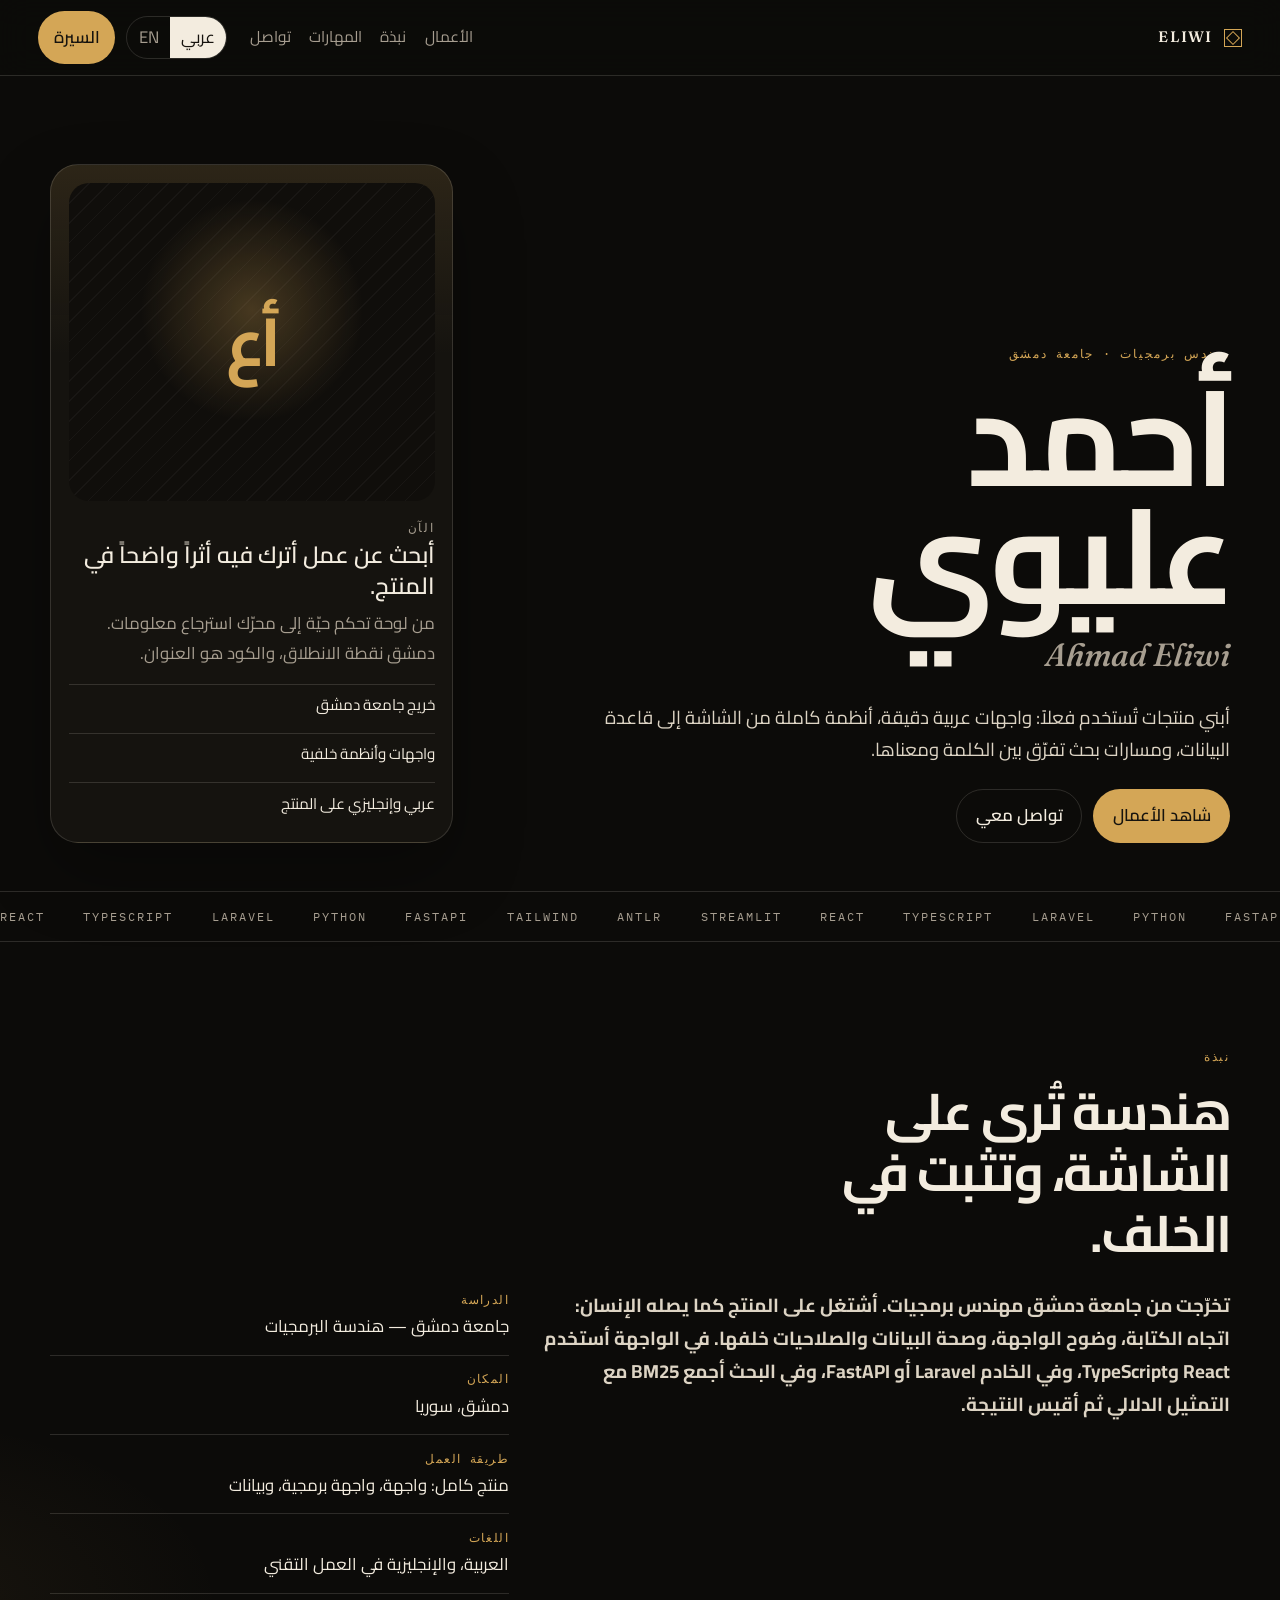
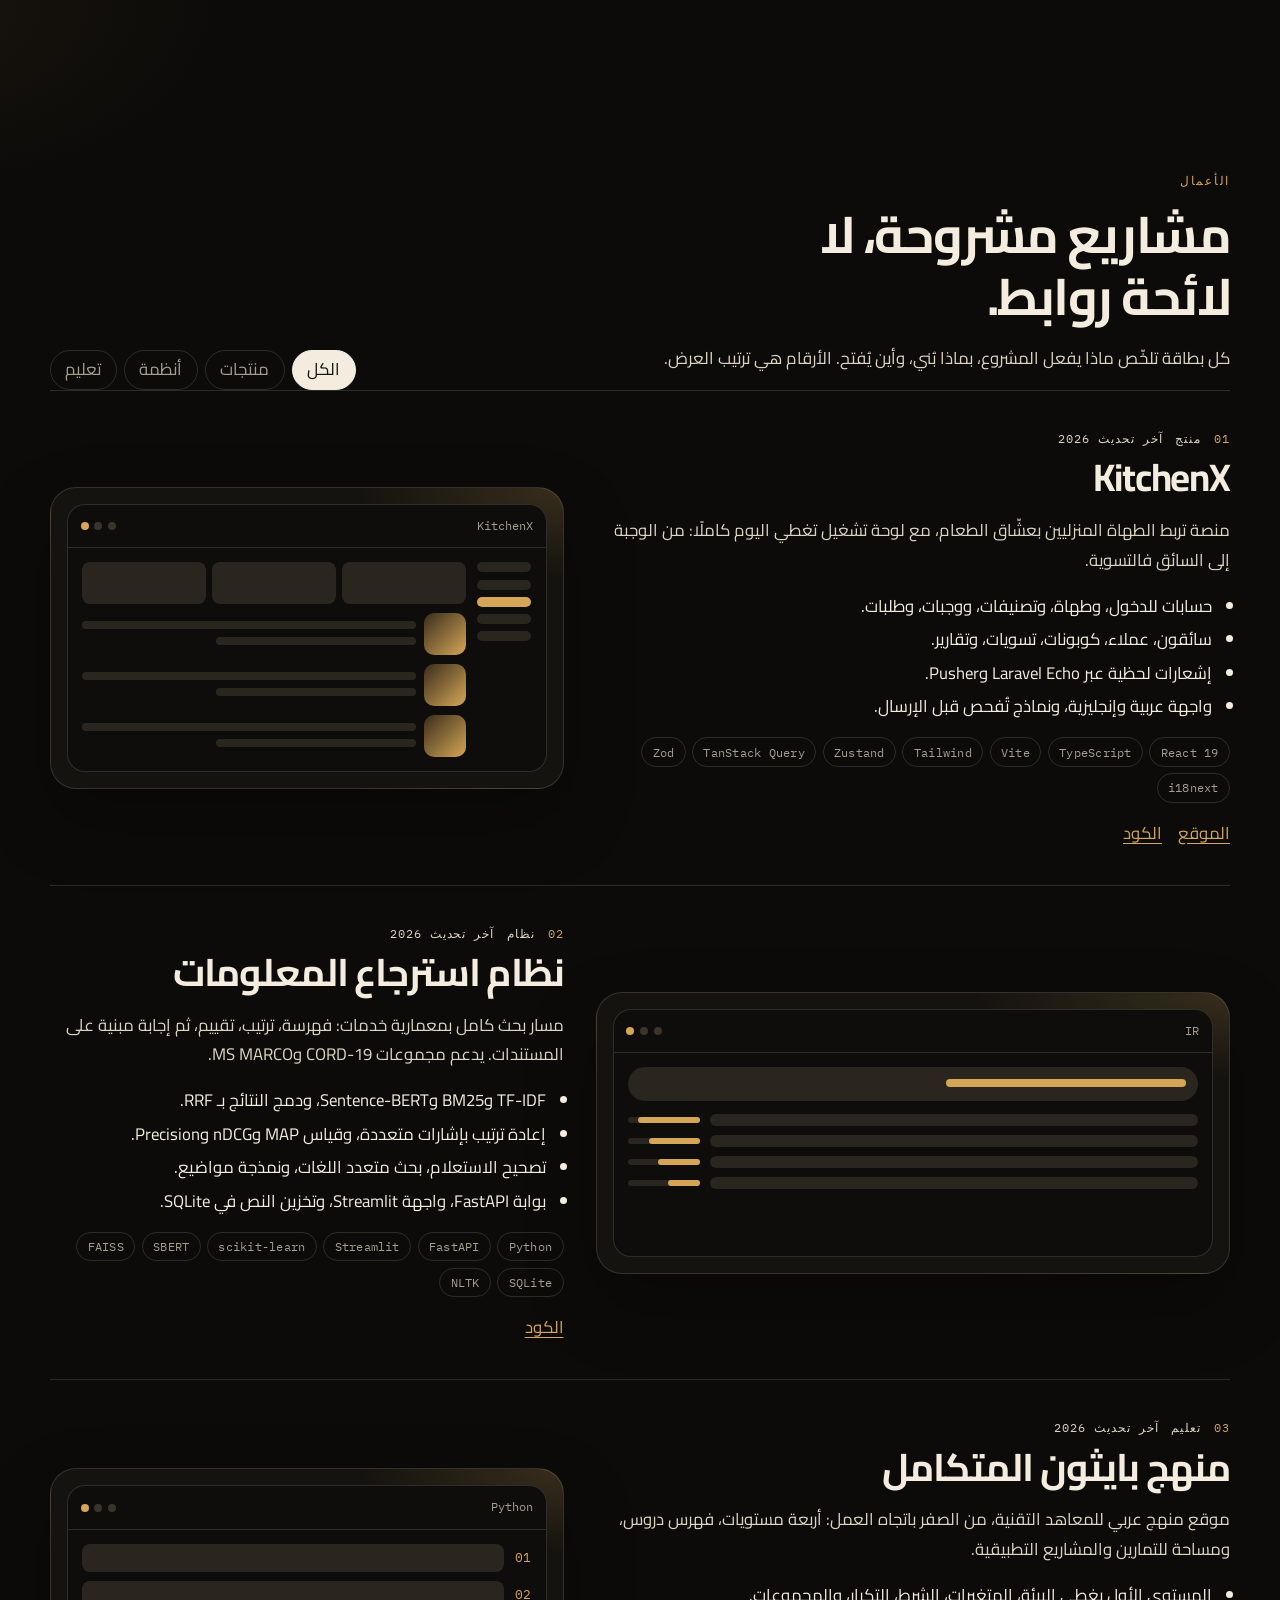
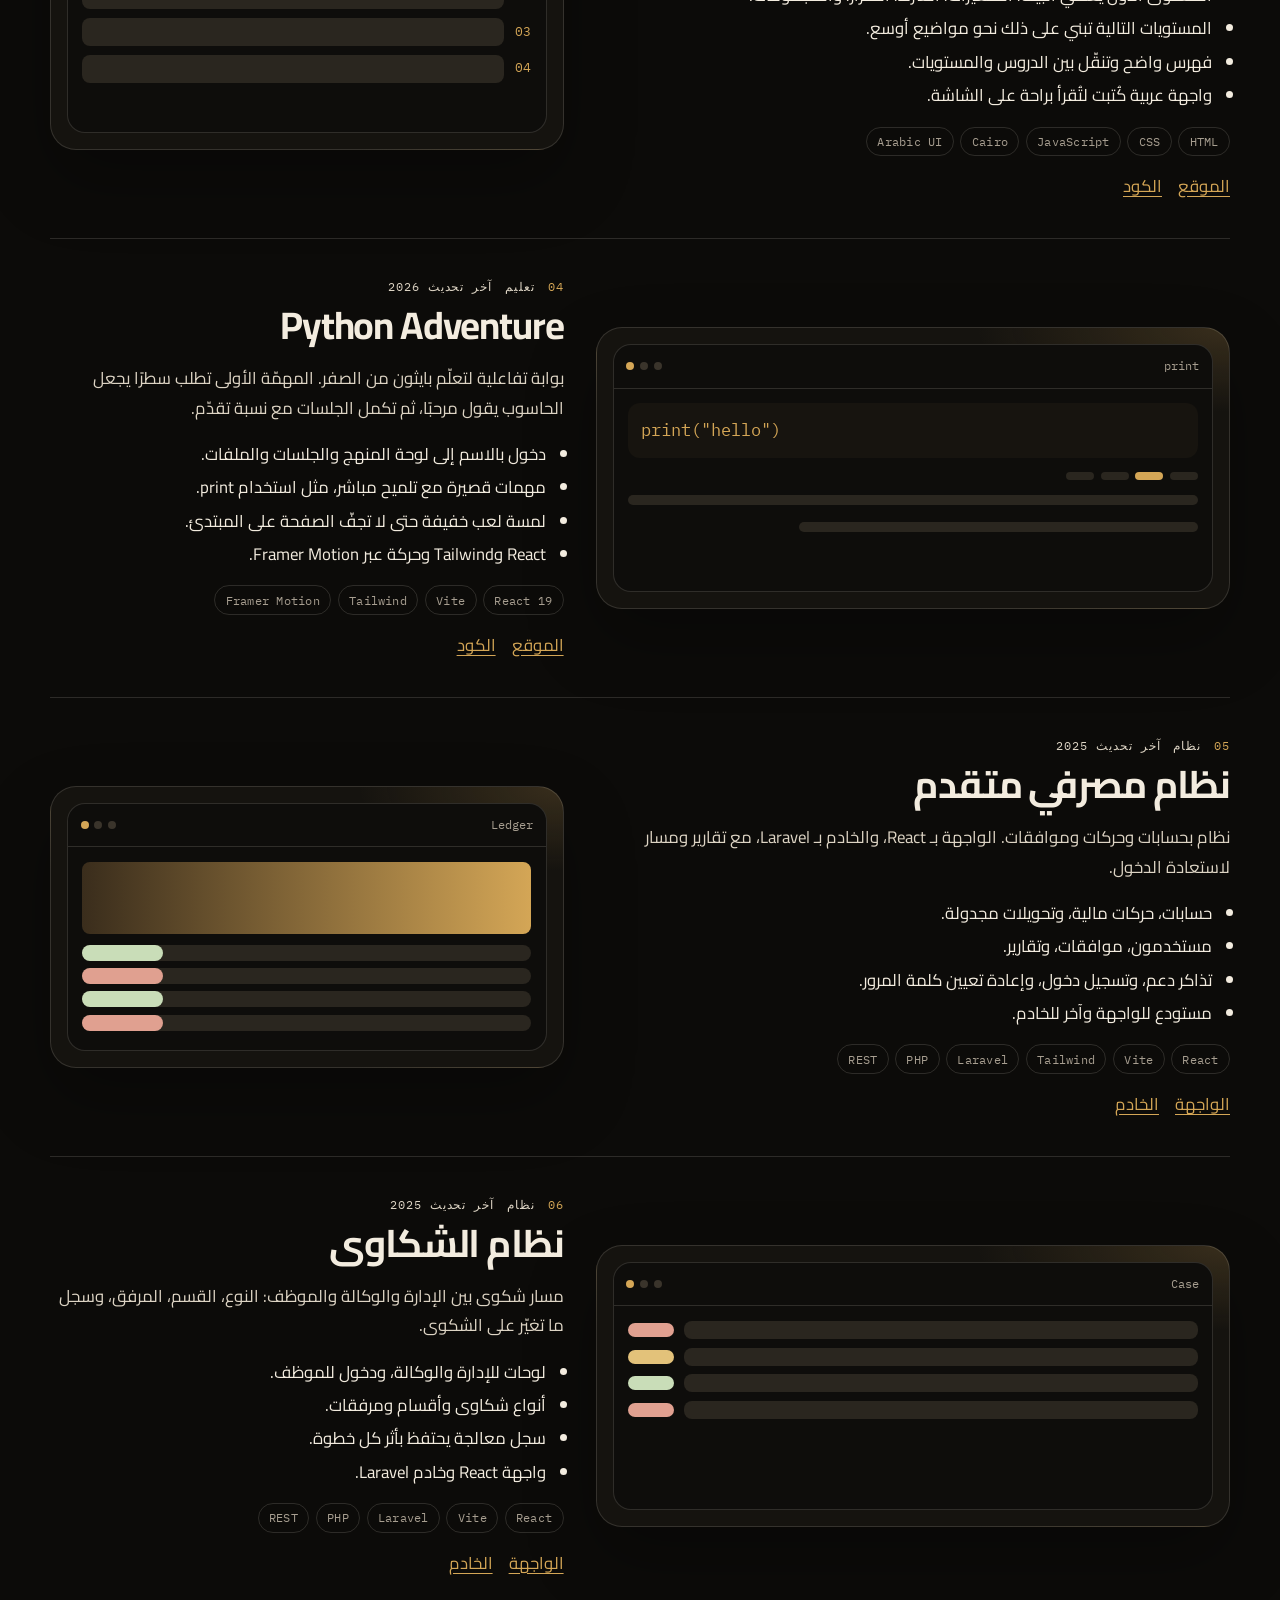
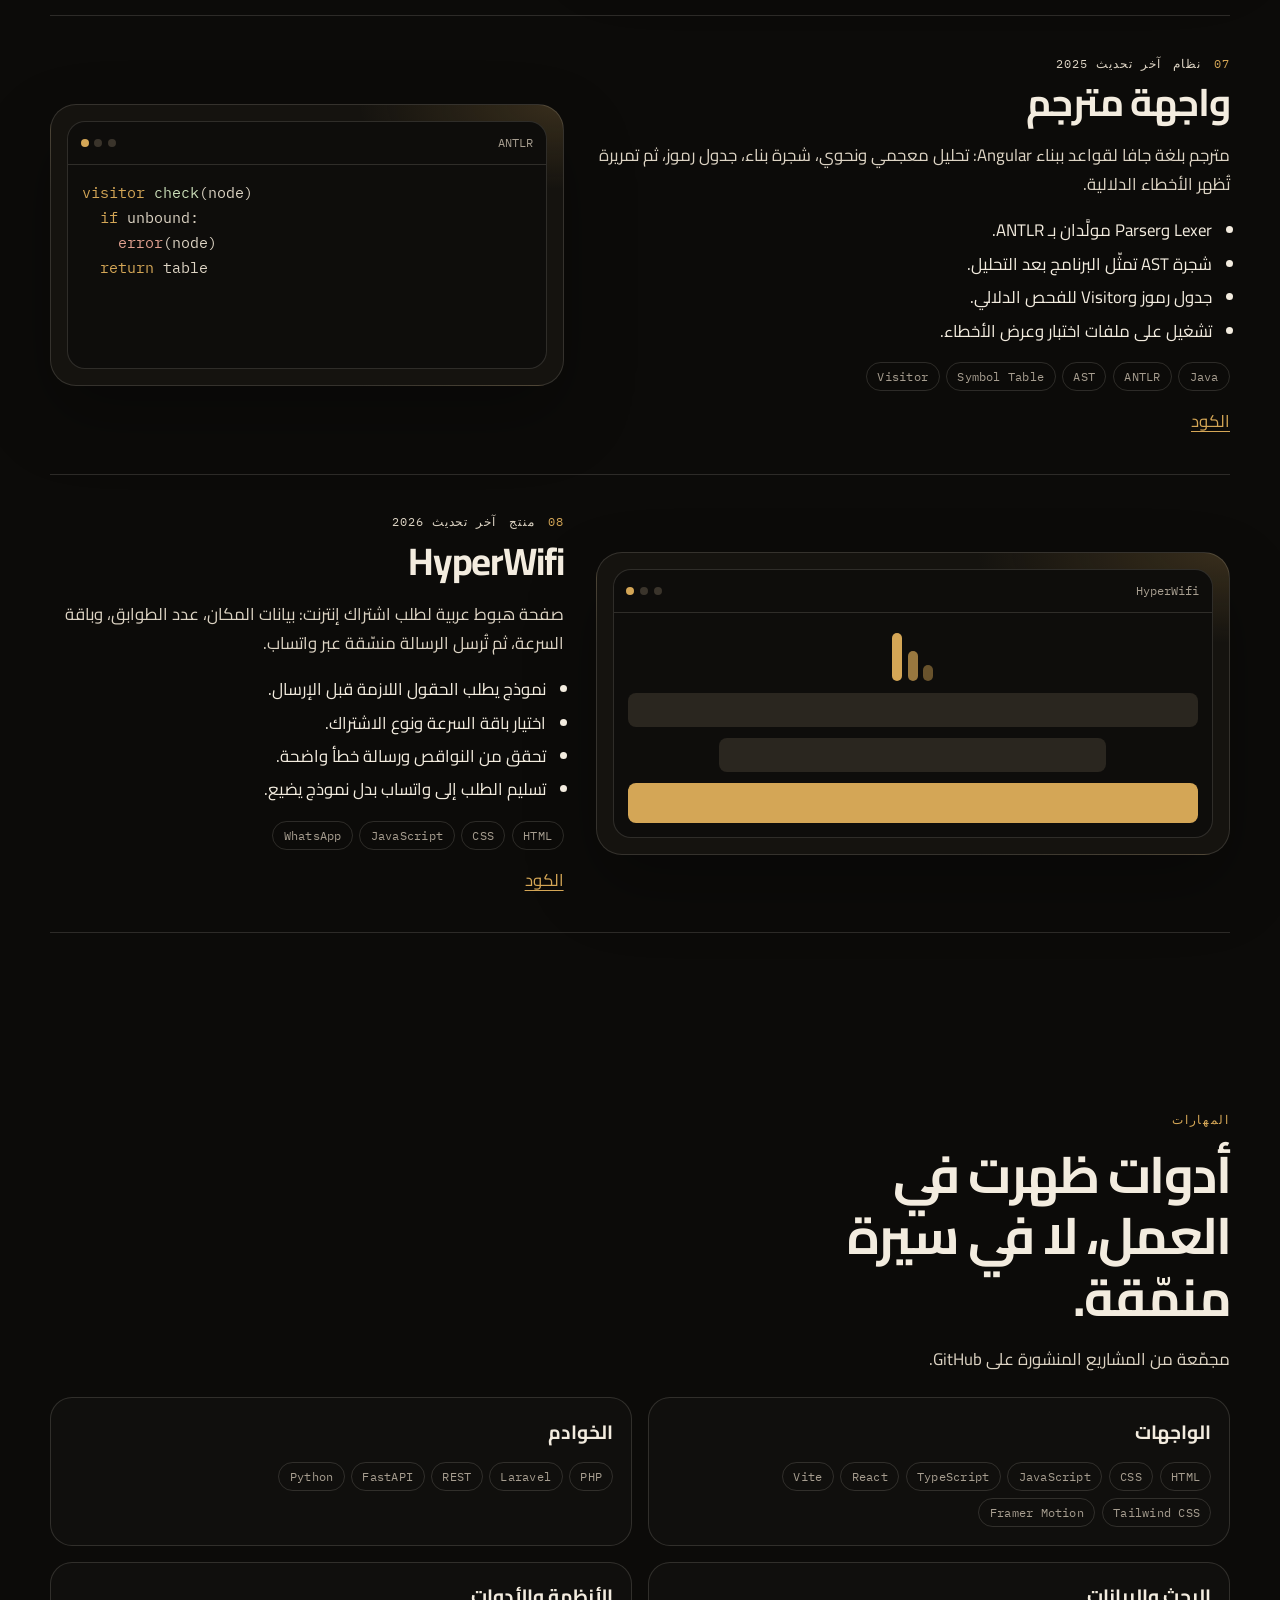
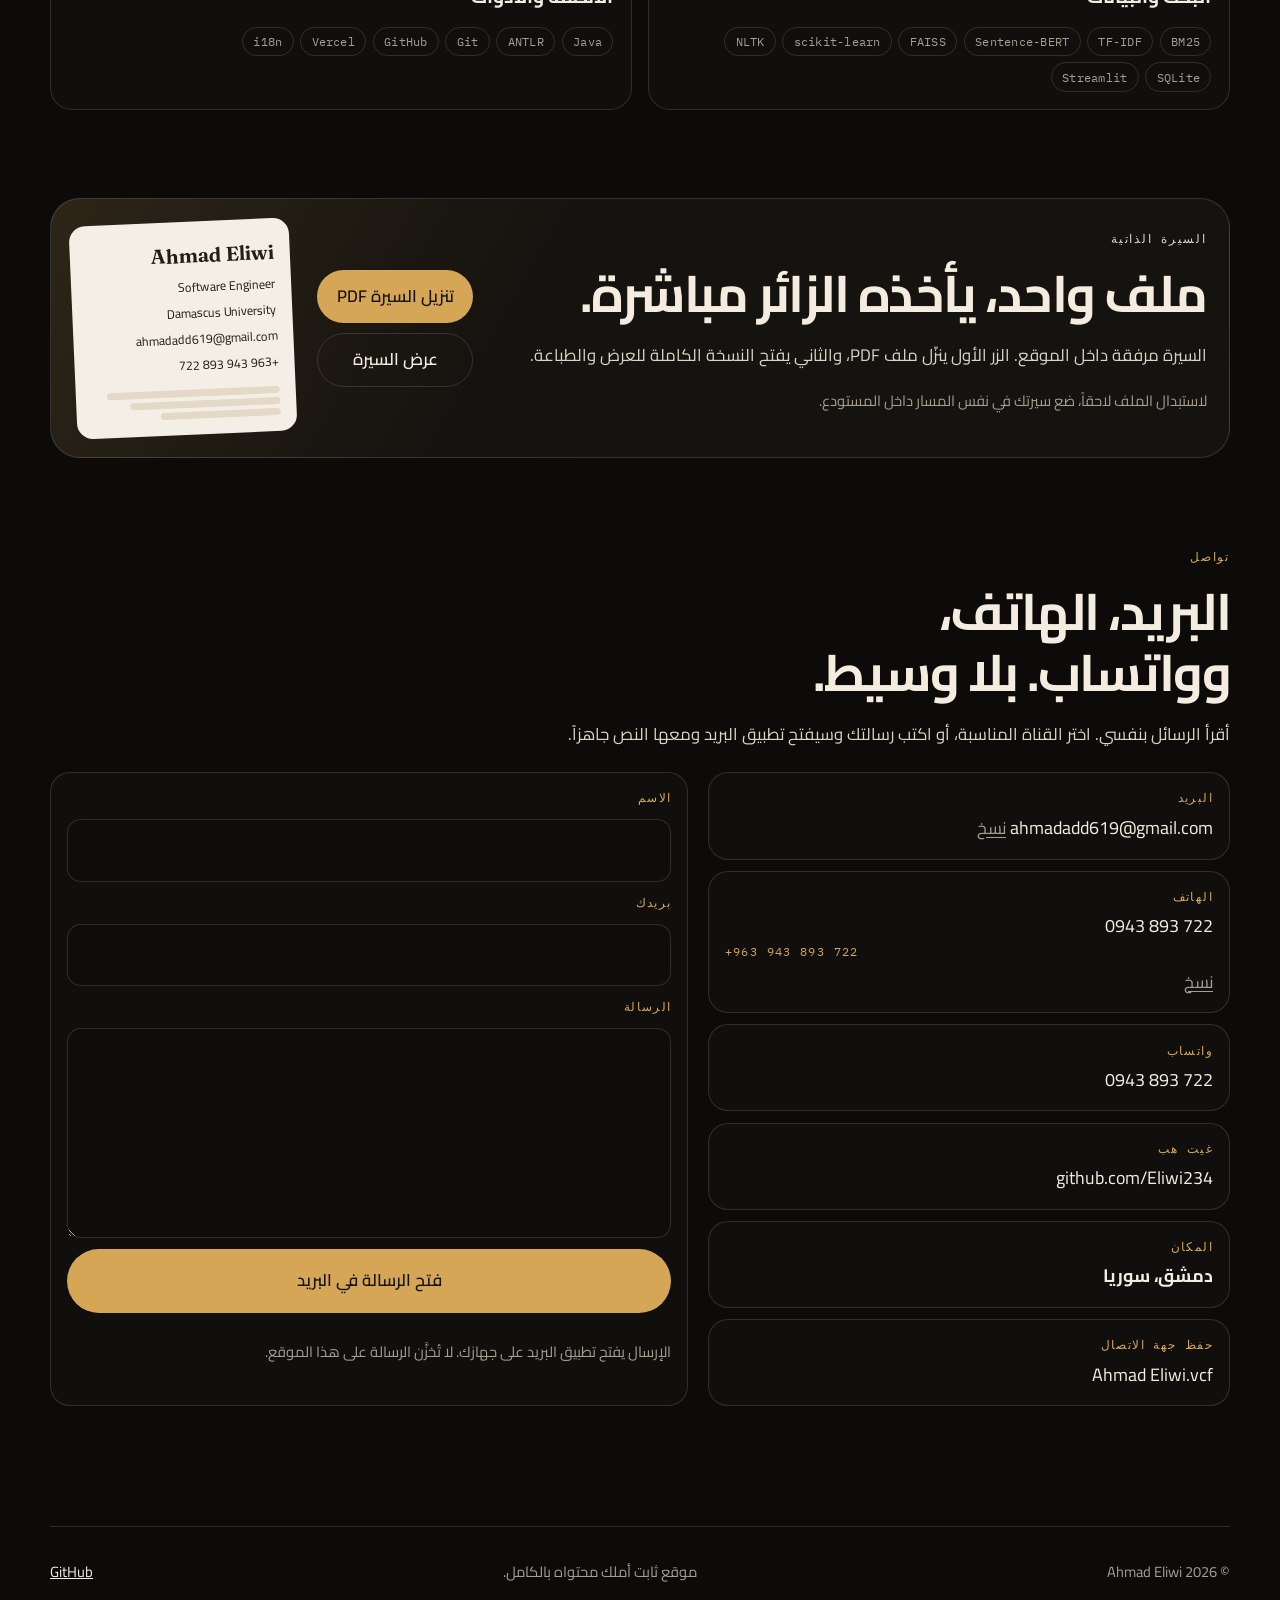
==== index.html @ afd27d2e "Publish a bilingual portfolio with project writeups and a downloadable CV." ====
<!DOCTYPE html>
<html lang="ar" dir="rtl">
<head>
  <meta charset="UTF-8">
  <meta name="viewport" content="width=device-width, initial-scale=1">
  <meta name="description" content="بورتفوليو أحمد عليوي، مهندس برمجيات خريج جامعة دمشق.">
  <meta name="theme-color" content="#0c0b09">
  <meta name="author" content="Ahmad Eliwi">
  <meta property="og:title" content="أحمد عليوي — مهندس برمجيات">
  <meta property="og:description" content="منتجات ويب، أنظمة، وتجارب تعليمية عربية. دمشق.">
  <meta property="og:type" content="website">
  <meta property="og:url" content="https://eliwi234.github.io/My-portfolio/">
  <link rel="icon" href="assets/favicon.svg" type="image/svg+xml">
  <link rel="stylesheet" href="css/fonts.css">
  <link rel="stylesheet" href="css/styles.css">
  <title>أحمد عليوي — مهندس برمجيات</title>
  <script>
    (function () {
      var lang = localStorage.getItem("eliwi-lang");
      if (lang !== "en" && lang !== "ar") lang = "ar";
      document.documentElement.lang = lang;
      document.documentElement.dir = lang === "ar" ? "rtl" : "ltr";
    })();
  </script>
  <script type="application/ld+json">
  {
    "@context": "https://schema.org",
    "@type": "Person",
    "name": "Ahmad Eliwi",
    "alternateName": "أحمد عليوي",
    "jobTitle": "Software Engineer",
    "alumniOf": "Damascus University",
    "email": "mailto:ahmadadd619@gmail.com",
    "telephone": "+963943893722",
    "url": "https://github.com/Eliwi234",
    "address": {
      "@type": "PostalAddress",
      "addressLocality": "Damascus",
      "addressCountry": "SY"
    }
  }
  </script>
</head>
<body>
  <a class="skip" href="#content">تخطي إلى المحتوى</a>
  <div class="progress" id="progress"></div>

  <header class="nav">
    <a class="brand" href="#top" aria-label="Ahmad Eliwi">
      <span class="brand-mark" aria-hidden="true"></span>
      <span>Eliwi</span>
    </a>
    <button class="nav-toggle" id="nav-toggle" type="button" aria-expanded="false" aria-controls="nav-panel">
      <span></span><span></span>
      <span class="sr" data-i18n="nav.menu">القائمة</span>
    </button>
    <div class="nav-panel" id="nav-panel">
      <nav class="nav-links" aria-label="primary">
        <a href="#work" data-i18n="nav.work">الأعمال</a>
        <a href="#about" data-i18n="nav.about">نبذة</a>
        <a href="#skills" data-i18n="nav.skills">المهارات</a>
        <a href="#contact" data-i18n="nav.contact">تواصل</a>
      </nav>
      <div class="nav-tools">
        <div class="lang" role="group" aria-label="language">
          <button type="button" data-lang="ar" aria-pressed="true">عربي</button>
          <button type="button" data-lang="en" aria-pressed="false">EN</button>
        </div>
        <a class="btn small" href="assets/cv/Ahmad-Eliwi-CV.pdf" download>
          <span data-i18n="nav.cv">السيرة</span>
        </a>
      </div>
    </div>
  </header>

  <main id="content">
    <section class="hero" id="top">
      <div class="hero-grid">
        <div>
          <p class="eyebrow" data-i18n="hero.eyebrow">مهندس برمجيات · جامعة دمشق</p>
          <h1 class="hero-name" id="hero-name">
            <span>أحمد</span>
            <span>عليوي</span>
          </h1>
          <p class="hero-alt" id="hero-alt">Ahmad Eliwi</p>
          <p class="hero-lead" data-i18n="hero.lead"></p>
          <div class="hero-actions">
            <a class="btn" href="#work" data-i18n="hero.primary">شاهد الأعمال</a>
            <a class="btn ghost" href="#contact" data-i18n="hero.secondary">تواصل معي</a>
          </div>
        </div>
        <aside class="hero-card">
          <div class="portrait-frame">
            <img id="portrait" src="assets/portrait.jpg" alt="" hidden>
            <span class="monogram" aria-hidden="true">أع</span>
          </div>
          <p class="kicker" data-i18n="hero.cardKicker">الآن</p>
          <h2 data-i18n="hero.cardTitle"></h2>
          <p data-i18n="hero.cardBody"></p>
          <ul class="facts">
            <li data-i18n="hero.fact1"></li>
            <li data-i18n="hero.fact2"></li>
            <li data-i18n="hero.fact3"></li>
          </ul>
        </aside>
      </div>
    </section>

    <div class="marquee" aria-hidden="true">
      <div class="track">
        <span>React</span><span>TypeScript</span><span>Laravel</span><span>Python</span><span>FastAPI</span><span>Tailwind</span><span>ANTLR</span><span>Streamlit</span>
        <span>React</span><span>TypeScript</span><span>Laravel</span><span>Python</span><span>FastAPI</span><span>Tailwind</span><span>ANTLR</span><span>Streamlit</span>
      </div>
    </div>

    <section class="section" id="about">
      <div class="section-head">
        <p class="kicker" data-i18n="about.kicker">نبذة</p>
        <h2 data-i18n="about.title"></h2>
      </div>
      <div class="about-grid">
        <p class="about-body" data-i18n="about.body"></p>
        <dl class="about-list">
          <div><dt data-i18n="about.p1t"></dt><dd data-i18n="about.p1d"></dd></div>
          <div><dt data-i18n="about.p2t"></dt><dd data-i18n="about.p2d"></dd></div>
          <div><dt data-i18n="about.p3t"></dt><dd data-i18n="about.p3d"></dd></div>
          <div><dt data-i18n="about.p4t"></dt><dd data-i18n="about.p4d"></dd></div>
        </dl>
      </div>
    </section>

    <section class="section" id="work">
      <div class="section-head split">
        <div>
          <p class="kicker" data-i18n="work.kicker">الأعمال</p>
          <h2 data-i18n="work.title"></h2>
          <p class="section-lead" data-i18n="work.lead"></p>
        </div>
        <div class="filters" role="group">
          <button type="button" data-filter="all" aria-pressed="true" data-i18n="filter.all">الكل</button>
          <button type="button" data-filter="product" aria-pressed="false" data-i18n="filter.product">منتجات</button>
          <button type="button" data-filter="system" aria-pressed="false" data-i18n="filter.system">أنظمة</button>
          <button type="button" data-filter="learning" aria-pressed="false" data-i18n="filter.learning">تعليم</button>
        </div>
      </div>
      <div id="work-list" class="work-list"></div>
    </section>

    <section class="section" id="skills">
      <div class="section-head">
        <p class="kicker" data-i18n="skills.kicker">المهارات</p>
        <h2 data-i18n="skills.title"></h2>
        <p class="section-lead" data-i18n="skills.lead"></p>
      </div>
      <div id="skill-groups" class="skill-groups"></div>
    </section>

    <section class="cv-band" id="cv">
      <div>
        <p class="kicker" data-i18n="cv.kicker">السيرة الذاتية</p>
        <h2 data-i18n="cv.title"></h2>
        <p data-i18n="cv.lead"></p>
        <p class="quiet" data-i18n="cv.note"></p>
      </div>
      <div class="cv-actions">
        <a class="btn" href="assets/cv/Ahmad-Eliwi-CV.pdf" download data-i18n="cv.download">تنزيل السيرة PDF</a>
        <a class="btn ghost" href="cv.html" data-i18n="cv.view">عرض السيرة</a>
      </div>
      <aside class="paper" aria-hidden="true">
        <strong>Ahmad Eliwi</strong>
        <span>Software Engineer</span>
        <span>Damascus University</span>
        <span>ahmadadd619@gmail.com</span>
        <span>+963 943 893 722</span>
        <em></em><em></em><em></em>
      </aside>
    </section>

    <section class="section contact" id="contact">
      <div class="section-head">
        <p class="kicker" data-i18n="contact.kicker">تواصل</p>
        <h2 data-i18n="contact.title"></h2>
        <p class="section-lead" data-i18n="contact.lead"></p>
      </div>

      <div class="contact-grid">
        <div class="channels">
          <article>
            <p data-i18n="contact.email">البريد</p>
            <a href="mailto:ahmadadd619@gmail.com">ahmadadd619@gmail.com</a>
            <button type="button" data-copy="ahmadadd619@gmail.com" data-i18n="contact.copy">نسخ</button>
          </article>
          <article>
            <p data-i18n="contact.phone">الهاتف</p>
            <a href="tel:+963943893722">0943 893 722</a>
            <span class="sub ltr">+963 943 893 722</span>
            <button type="button" data-copy="+963943893722" data-i18n="contact.copy">نسخ</button>
          </article>
          <article>
            <p data-i18n="contact.whatsapp">واتساب</p>
            <a href="https://wa.me/963943893722" target="_blank" rel="noreferrer">0943 893 722</a>
          </article>
          <article>
            <p data-i18n="contact.github">غيت هب</p>
            <a href="https://github.com/Eliwi234" target="_blank" rel="noreferrer">github.com/Eliwi234</a>
          </article>
          <article>
            <p data-i18n="contact.location">المكان</p>
            <strong data-i18n="about.p2d">دمشق، سوريا</strong>
          </article>
          <article>
            <p data-i18n="contact.save">حفظ جهة الاتصال</p>
            <a href="assets/contact/Ahmad-Eliwi.vcf" download>Ahmad Eliwi.vcf</a>
          </article>
        </div>

        <form id="contact-form" class="form">
          <label>
            <span data-i18n="contact.formName">الاسم</span>
            <input id="form-name" name="name" type="text" required autocomplete="name">
          </label>
          <label>
            <span data-i18n="contact.formEmail">بريدك</span>
            <input id="form-email" name="email" type="email" required autocomplete="email">
          </label>
          <label>
            <span data-i18n="contact.formMessage">الرسالة</span>
            <textarea id="form-message" name="message" rows="6" required></textarea>
          </label>
          <button class="btn" type="submit" data-i18n="contact.send">فتح الرسالة في البريد</button>
          <p class="quiet" data-i18n="contact.note"></p>
        </form>
      </div>
    </section>
  </main>

  <footer class="footer">
    <span>© <span id="year">2026</span> Ahmad Eliwi</span>
    <span data-i18n="footer.note"></span>
    <a href="https://github.com/Eliwi234" target="_blank" rel="noreferrer">GitHub</a>
  </footer>

  <div id="toast" role="status"></div>
  <noscript><p class="noscript">فعّل JavaScript لعرض المشاريع وتبديل اللغة.</p></noscript>

  <script src="js/content.js"></script>
  <script src="js/main.js"></script>
</body>
</html>
---- css/fonts.css ----
/* arabic */
@font-face {
  font-family: 'Cairo';
  font-style: normal;
  font-weight: 400;
  font-display: swap;
  src: url(../assets/fonts/SLXVc1nY6HkvangtZmpQdkhzfH5lkSscQyyS4J0.woff2) format('woff2');
  unicode-range: U+0600-06FF, U+0750-077F, U+0870-088E, U+0890-0891, U+0897-08E1, U+08E3-08FF, U+200C-200E, U+2010-2011, U+204F, U+2E41, U+FB50-FDFF, U+FE70-FE74, U+FE76-FEFC, U+102E0-102FB, U+10E60-10E7E, U+10EC2-10EC4, U+10EFC-10EFF, U+1EE00-1EE03, U+1EE05-1EE1F, U+1EE21-1EE22, U+1EE24, U+1EE27, U+1EE29-1EE32, U+1EE34-1EE37, U+1EE39, U+1EE3B, U+1EE42, U+1EE47, U+1EE49, U+1EE4B, U+1EE4D-1EE4F, U+1EE51-1EE52, U+1EE54, U+1EE57, U+1EE59, U+1EE5B, U+1EE5D, U+1EE5F, U+1EE61-1EE62, U+1EE64, U+1EE67-1EE6A, U+1EE6C-1EE72, U+1EE74-1EE77, U+1EE79-1EE7C, U+1EE7E, U+1EE80-1EE89, U+1EE8B-1EE9B, U+1EEA1-1EEA3, U+1EEA5-1EEA9, U+1EEAB-1EEBB, U+1EEF0-1EEF1;
}
/* latin-ext */
@font-face {
  font-family: 'Cairo';
  font-style: normal;
  font-weight: 400;
  font-display: swap;
  src: url(../assets/fonts/SLXVc1nY6HkvangtZmpQdkhzfH5lkSscSCyS4J0.woff2) format('woff2');
  unicode-range: U+0100-02BA, U+02BD-02C5, U+02C7-02CC, U+02CE-02D7, U+02DD-02FF, U+0304, U+0308, U+0329, U+1D00-1DBF, U+1E00-1E9F, U+1EF2-1EFF, U+2020, U+20A0-20AB, U+20AD-20C0, U+2113, U+2C60-2C7F, U+A720-A7FF;
}
/* latin */
@font-face {
  font-family: 'Cairo';
  font-style: normal;
  font-weight: 400;
  font-display: swap;
  src: url(../assets/fonts/SLXVc1nY6HkvangtZmpQdkhzfH5lkSscRiyS.woff2) format('woff2');
  unicode-range: U+0000-00FF, U+0131, U+0152-0153, U+02BB-02BC, U+02C6, U+02DA, U+02DC, U+0304, U+0308, U+0329, U+2000-206F, U+20AC, U+2122, U+2191, U+2193, U+2212, U+2215, U+FEFF, U+FFFD;
}
/* arabic */
@font-face {
  font-family: 'Cairo';
  font-style: normal;
  font-weight: 500;
  font-display: swap;
  src: url(../assets/fonts/SLXVc1nY6HkvangtZmpQdkhzfH5lkSscQyyS4J0.woff2) format('woff2');
  unicode-range: U+0600-06FF, U+0750-077F, U+0870-088E, U+0890-0891, U+0897-08E1, U+08E3-08FF, U+200C-200E, U+2010-2011, U+204F, U+2E41, U+FB50-FDFF, U+FE70-FE74, U+FE76-FEFC, U+102E0-102FB, U+10E60-10E7E, U+10EC2-10EC4, U+10EFC-10EFF, U+1EE00-1EE03, U+1EE05-1EE1F, U+1EE21-1EE22, U+1EE24, U+1EE27, U+1EE29-1EE32, U+1EE34-1EE37, U+1EE39, U+1EE3B, U+1EE42, U+1EE47, U+1EE49, U+1EE4B, U+1EE4D-1EE4F, U+1EE51-1EE52, U+1EE54, U+1EE57, U+1EE59, U+1EE5B, U+1EE5D, U+1EE5F, U+1EE61-1EE62, U+1EE64, U+1EE67-1EE6A, U+1EE6C-1EE72, U+1EE74-1EE77, U+1EE79-1EE7C, U+1EE7E, U+1EE80-1EE89, U+1EE8B-1EE9B, U+1EEA1-1EEA3, U+1EEA5-1EEA9, U+1EEAB-1EEBB, U+1EEF0-1EEF1;
}
/* latin-ext */
@font-face {
  font-family: 'Cairo';
  font-style: normal;
  font-weight: 500;
  font-display: swap;
  src: url(../assets/fonts/SLXVc1nY6HkvangtZmpQdkhzfH5lkSscSCyS4J0.woff2) format('woff2');
  unicode-range: U+0100-02BA, U+02BD-02C5, U+02C7-02CC, U+02CE-02D7, U+02DD-02FF, U+0304, U+0308, U+0329, U+1D00-1DBF, U+1E00-1E9F, U+1EF2-1EFF, U+2020, U+20A0-20AB, U+20AD-20C0, U+2113, U+2C60-2C7F, U+A720-A7FF;
}
/* latin */
@font-face {
  font-family: 'Cairo';
  font-style: normal;
  font-weight: 500;
  font-display: swap;
  src: url(../assets/fonts/SLXVc1nY6HkvangtZmpQdkhzfH5lkSscRiyS.woff2) format('woff2');
  unicode-range: U+0000-00FF, U+0131, U+0152-0153, U+02BB-02BC, U+02C6, U+02DA, U+02DC, U+0304, U+0308, U+0329, U+2000-206F, U+20AC, U+2122, U+2191, U+2193, U+2212, U+2215, U+FEFF, U+FFFD;
}
/* arabic */
@font-face {
  font-family: 'Cairo';
  font-style: normal;
  font-weight: 600;
  font-display: swap;
  src: url(../assets/fonts/SLXVc1nY6HkvangtZmpQdkhzfH5lkSscQyyS4J0.woff2) format('woff2');
  unicode-range: U+0600-06FF, U+0750-077F, U+0870-088E, U+0890-0891, U+0897-08E1, U+08E3-08FF, U+200C-200E, U+2010-2011, U+204F, U+2E41, U+FB50-FDFF, U+FE70-FE74, U+FE76-FEFC, U+102E0-102FB, U+10E60-10E7E, U+10EC2-10EC4, U+10EFC-10EFF, U+1EE00-1EE03, U+1EE05-1EE1F, U+1EE21-1EE22, U+1EE24, U+1EE27, U+1EE29-1EE32, U+1EE34-1EE37, U+1EE39, U+1EE3B, U+1EE42, U+1EE47, U+1EE49, U+1EE4B, U+1EE4D-1EE4F, U+1EE51-1EE52, U+1EE54, U+1EE57, U+1EE59, U+1EE5B, U+1EE5D, U+1EE5F, U+1EE61-1EE62, U+1EE64, U+1EE67-1EE6A, U+1EE6C-1EE72, U+1EE74-1EE77, U+1EE79-1EE7C, U+1EE7E, U+1EE80-1EE89, U+1EE8B-1EE9B, U+1EEA1-1EEA3, U+1EEA5-1EEA9, U+1EEAB-1EEBB, U+1EEF0-1EEF1;
}
/* latin-ext */
@font-face {
  font-family: 'Cairo';
  font-style: normal;
  font-weight: 600;
  font-display: swap;
  src: url(../assets/fonts/SLXVc1nY6HkvangtZmpQdkhzfH5lkSscSCyS4J0.woff2) format('woff2');
  unicode-range: U+0100-02BA, U+02BD-02C5, U+02C7-02CC, U+02CE-02D7, U+02DD-02FF, U+0304, U+0308, U+0329, U+1D00-1DBF, U+1E00-1E9F, U+1EF2-1EFF, U+2020, U+20A0-20AB, U+20AD-20C0, U+2113, U+2C60-2C7F, U+A720-A7FF;
}
/* latin */
@font-face {
  font-family: 'Cairo';
  font-style: normal;
  font-weight: 600;
  font-display: swap;
  src: url(../assets/fonts/SLXVc1nY6HkvangtZmpQdkhzfH5lkSscRiyS.woff2) format('woff2');
  unicode-range: U+0000-00FF, U+0131, U+0152-0153, U+02BB-02BC, U+02C6, U+02DA, U+02DC, U+0304, U+0308, U+0329, U+2000-206F, U+20AC, U+2122, U+2191, U+2193, U+2212, U+2215, U+FEFF, U+FFFD;
}
/* arabic */
@font-face {
  font-family: 'Cairo';
  font-style: normal;
  font-weight: 700;
  font-display: swap;
  src: url(../assets/fonts/SLXVc1nY6HkvangtZmpQdkhzfH5lkSscQyyS4J0.woff2) format('woff2');
  unicode-range: U+0600-06FF, U+0750-077F, U+0870-088E, U+0890-0891, U+0897-08E1, U+08E3-08FF, U+200C-200E, U+2010-2011, U+204F, U+2E41, U+FB50-FDFF, U+FE70-FE74, U+FE76-FEFC, U+102E0-102FB, U+10E60-10E7E, U+10EC2-10EC4, U+10EFC-10EFF, U+1EE00-1EE03, U+1EE05-1EE1F, U+1EE21-1EE22, U+1EE24, U+1EE27, U+1EE29-1EE32, U+1EE34-1EE37, U+1EE39, U+1EE3B, U+1EE42, U+1EE47, U+1EE49, U+1EE4B, U+1EE4D-1EE4F, U+1EE51-1EE52, U+1EE54, U+1EE57, U+1EE59, U+1EE5B, U+1EE5D, U+1EE5F, U+1EE61-1EE62, U+1EE64, U+1EE67-1EE6A, U+1EE6C-1EE72, U+1EE74-1EE77, U+1EE79-1EE7C, U+1EE7E, U+1EE80-1EE89, U+1EE8B-1EE9B, U+1EEA1-1EEA3, U+1EEA5-1EEA9, U+1EEAB-1EEBB, U+1EEF0-1EEF1;
}
/* latin-ext */
@font-face {
  font-family: 'Cairo';
  font-style: normal;
  font-weight: 700;
  font-display: swap;
  src: url(../assets/fonts/SLXVc1nY6HkvangtZmpQdkhzfH5lkSscSCyS4J0.woff2) format('woff2');
  unicode-range: U+0100-02BA, U+02BD-02C5, U+02C7-02CC, U+02CE-02D7, U+02DD-02FF, U+0304, U+0308, U+0329, U+1D00-1DBF, U+1E00-1E9F, U+1EF2-1EFF, U+2020, U+20A0-20AB, U+20AD-20C0, U+2113, U+2C60-2C7F, U+A720-A7FF;
}
/* latin */
@font-face {
  font-family: 'Cairo';
  font-style: normal;
  font-weight: 700;
  font-display: swap;
  src: url(../assets/fonts/SLXVc1nY6HkvangtZmpQdkhzfH5lkSscRiyS.woff2) format('woff2');
  unicode-range: U+0000-00FF, U+0131, U+0152-0153, U+02BB-02BC, U+02C6, U+02DA, U+02DC, U+0304, U+0308, U+0329, U+2000-206F, U+20AC, U+2122, U+2191, U+2193, U+2212, U+2215, U+FEFF, U+FFFD;
}
/* vietnamese */
@font-face {
  font-family: 'Fraunces';
  font-style: italic;
  font-weight: 520;
  font-display: swap;
  src: url(../assets/fonts/6NU58FyLNQOQZAnv9ZwNjucMHVn85Ni7emAe9lKqZTnbB-gzTK0K1ChjdfeQ_5Y.woff2) format('woff2');
  unicode-range: U+0102-0103, U+0110-0111, U+0128-0129, U+0168-0169, U+01A0-01A1, U+01AF-01B0, U+0300-0301, U+0303-0304, U+0308-0309, U+0323, U+0329, U+1EA0-1EF9, U+20AB;
}
/* latin-ext */
@font-face {
  font-family: 'Fraunces';
  font-style: italic;
  font-weight: 520;
  font-display: swap;
  src: url(../assets/fonts/6NU58FyLNQOQZAnv9ZwNjucMHVn85Ni7emAe9lKqZTnbB-gzTK0K1ChjdPeQ_5Y.woff2) format('woff2');
  unicode-range: U+0100-02BA, U+02BD-02C5, U+02C7-02CC, U+02CE-02D7, U+02DD-02FF, U+0304, U+0308, U+0329, U+1D00-1DBF, U+1E00-1E9F, U+1EF2-1EFF, U+2020, U+20A0-20AB, U+20AD-20C0, U+2113, U+2C60-2C7F, U+A720-A7FF;
}
/* latin */
@font-face {
  font-family: 'Fraunces';
  font-style: italic;
  font-weight: 520;
  font-display: swap;
  src: url(../assets/fonts/6NU58FyLNQOQZAnv9ZwNjucMHVn85Ni7emAe9lKqZTnbB-gzTK0K1ChjeveQ.woff2) format('woff2');
  unicode-range: U+0000-00FF, U+0131, U+0152-0153, U+02BB-02BC, U+02C6, U+02DA, U+02DC, U+0304, U+0308, U+0329, U+2000-206F, U+20AC, U+2122, U+2191, U+2193, U+2212, U+2215, U+FEFF, U+FFFD;
}
/* vietnamese */
@font-face {
  font-family: 'Fraunces';
  font-style: normal;
  font-weight: 560;
  font-display: swap;
  src: url(../assets/fonts/6NU78FyLNQOQZAnv9bYEvDiIdE9Ea92uemAk_WBq8U_9v0c2Wa0KxCBTeO-U.woff2) format('woff2');
  unicode-range: U+0102-0103, U+0110-0111, U+0128-0129, U+0168-0169, U+01A0-01A1, U+01AF-01B0, U+0300-0301, U+0303-0304, U+0308-0309, U+0323, U+0329, U+1EA0-1EF9, U+20AB;
}
/* latin-ext */
@font-face {
  font-family: 'Fraunces';
  font-style: normal;
  font-weight: 560;
  font-display: swap;
  src: url(../assets/fonts/6NU78FyLNQOQZAnv9bYEvDiIdE9Ea92uemAk_WBq8U_9v0c2Wa0KxCFTeO-U.woff2) format('woff2');
  unicode-range: U+0100-02BA, U+02BD-02C5, U+02C7-02CC, U+02CE-02D7, U+02DD-02FF, U+0304, U+0308, U+0329, U+1D00-1DBF, U+1E00-1E9F, U+1EF2-1EFF, U+2020, U+20A0-20AB, U+20AD-20C0, U+2113, U+2C60-2C7F, U+A720-A7FF;
}
/* latin */
@font-face {
  font-family: 'Fraunces';
  font-style: normal;
  font-weight: 560;
  font-display: swap;
  src: url(../assets/fonts/6NU78FyLNQOQZAnv9bYEvDiIdE9Ea92uemAk_WBq8U_9v0c2Wa0KxC9TeA.woff2) format('woff2');
  unicode-range: U+0000-00FF, U+0131, U+0152-0153, U+02BB-02BC, U+02C6, U+02DA, U+02DC, U+0304, U+0308, U+0329, U+2000-206F, U+20AC, U+2122, U+2191, U+2193, U+2212, U+2215, U+FEFF, U+FFFD;
}
/* vietnamese */
@font-face {
  font-family: 'Fraunces';
  font-style: normal;
  font-weight: 640;
  font-display: swap;
  src: url(../assets/fonts/6NU78FyLNQOQZAnv9bYEvDiIdE9Ea92uemAk_WBq8U_9v0c2Wa0KxCBTeO-U.woff2) format('woff2');
  unicode-range: U+0102-0103, U+0110-0111, U+0128-0129, U+0168-0169, U+01A0-01A1, U+01AF-01B0, U+0300-0301, U+0303-0304, U+0308-0309, U+0323, U+0329, U+1EA0-1EF9, U+20AB;
}
/* latin-ext */
@font-face {
  font-family: 'Fraunces';
  font-style: normal;
  font-weight: 640;
  font-display: swap;
  src: url(../assets/fonts/6NU78FyLNQOQZAnv9bYEvDiIdE9Ea92uemAk_WBq8U_9v0c2Wa0KxCFTeO-U.woff2) format('woff2');
  unicode-range: U+0100-02BA, U+02BD-02C5, U+02C7-02CC, U+02CE-02D7, U+02DD-02FF, U+0304, U+0308, U+0329, U+1D00-1DBF, U+1E00-1E9F, U+1EF2-1EFF, U+2020, U+20A0-20AB, U+20AD-20C0, U+2113, U+2C60-2C7F, U+A720-A7FF;
}
/* latin */
@font-face {
  font-family: 'Fraunces';
  font-style: normal;
  font-weight: 640;
  font-display: swap;
  src: url(../assets/fonts/6NU78FyLNQOQZAnv9bYEvDiIdE9Ea92uemAk_WBq8U_9v0c2Wa0KxC9TeA.woff2) format('woff2');
  unicode-range: U+0000-00FF, U+0131, U+0152-0153, U+02BB-02BC, U+02C6, U+02DA, U+02DC, U+0304, U+0308, U+0329, U+2000-206F, U+20AC, U+2122, U+2191, U+2193, U+2212, U+2215, U+FEFF, U+FFFD;
}
/* cyrillic-ext */
@font-face {
  font-family: 'IBM Plex Mono';
  font-style: normal;
  font-weight: 400;
  font-display: swap;
  src: url(../assets/fonts/-F63fjptAgt5VM-kVkqdyU8n1iIq129k.woff2) format('woff2');
  unicode-range: U+0460-052F, U+1C80-1C8A, U+20B4, U+2DE0-2DFF, U+A640-A69F, U+FE2E-FE2F;
}
/* cyrillic */
@font-face {
  font-family: 'IBM Plex Mono';
  font-style: normal;
  font-weight: 400;
  font-display: swap;
  src: url(../assets/fonts/-F63fjptAgt5VM-kVkqdyU8n1isq129k.woff2) format('woff2');
  unicode-range: U+0301, U+0400-045F, U+0490-0491, U+04B0-04B1, U+2116;
}
/* vietnamese */
@font-face {
  font-family: 'IBM Plex Mono';
  font-style: normal;
  font-weight: 400;
  font-display: swap;
  src: url(../assets/fonts/-F63fjptAgt5VM-kVkqdyU8n1iAq129k.woff2) format('woff2');
  unicode-range: U+0102-0103, U+0110-0111, U+0128-0129, U+0168-0169, U+01A0-01A1, U+01AF-01B0, U+0300-0301, U+0303-0304, U+0308-0309, U+0323, U+0329, U+1EA0-1EF9, U+20AB;
}
/* latin-ext */
@font-face {
  font-family: 'IBM Plex Mono';
  font-style: normal;
  font-weight: 400;
  font-display: swap;
  src: url(../assets/fonts/-F63fjptAgt5VM-kVkqdyU8n1iEq129k.woff2) format('woff2');
  unicode-range: U+0100-02BA, U+02BD-02C5, U+02C7-02CC, U+02CE-02D7, U+02DD-02FF, U+0304, U+0308, U+0329, U+1D00-1DBF, U+1E00-1E9F, U+1EF2-1EFF, U+2020, U+20A0-20AB, U+20AD-20C0, U+2113, U+2C60-2C7F, U+A720-A7FF;
}
/* latin */
@font-face {
  font-family: 'IBM Plex Mono';
  font-style: normal;
  font-weight: 400;
  font-display: swap;
  src: url(../assets/fonts/-F63fjptAgt5VM-kVkqdyU8n1i8q1w.woff2) format('woff2');
  unicode-range: U+0000-00FF, U+0131, U+0152-0153, U+02BB-02BC, U+02C6, U+02DA, U+02DC, U+0304, U+0308, U+0329, U+2000-206F, U+20AC, U+2122, U+2191, U+2193, U+2212, U+2215, U+FEFF, U+FFFD;
}
/* cyrillic-ext */
@font-face {
  font-family: 'IBM Plex Mono';
  font-style: normal;
  font-weight: 500;
  font-display: swap;
  src: url(../assets/fonts/-F6qfjptAgt5VM-kVkqdyU8n3twJwl1FgtIU.woff2) format('woff2');
  unicode-range: U+0460-052F, U+1C80-1C8A, U+20B4, U+2DE0-2DFF, U+A640-A69F, U+FE2E-FE2F;
}
/* cyrillic */
@font-face {
  font-family: 'IBM Plex Mono';
  font-style: normal;
  font-weight: 500;
  font-display: swap;
  src: url(../assets/fonts/-F6qfjptAgt5VM-kVkqdyU8n3twJwlRFgtIU.woff2) format('woff2');
  unicode-range: U+0301, U+0400-045F, U+0490-0491, U+04B0-04B1, U+2116;
}
/* vietnamese */
@font-face {
  font-family: 'IBM Plex Mono';
  font-style: normal;
  font-weight: 500;
  font-display: swap;
  src: url(../assets/fonts/-F6qfjptAgt5VM-kVkqdyU8n3twJwl9FgtIU.woff2) format('woff2');
  unicode-range: U+0102-0103, U+0110-0111, U+0128-0129, U+0168-0169, U+01A0-01A1, U+01AF-01B0, U+0300-0301, U+0303-0304, U+0308-0309, U+0323, U+0329, U+1EA0-1EF9, U+20AB;
}
/* latin-ext */
@font-face {
  font-family: 'IBM Plex Mono';
  font-style: normal;
  font-weight: 500;
  font-display: swap;
  src: url(../assets/fonts/-F6qfjptAgt5VM-kVkqdyU8n3twJwl5FgtIU.woff2) format('woff2');
  unicode-range: U+0100-02BA, U+02BD-02C5, U+02C7-02CC, U+02CE-02D7, U+02DD-02FF, U+0304, U+0308, U+0329, U+1D00-1DBF, U+1E00-1E9F, U+1EF2-1EFF, U+2020, U+20A0-20AB, U+20AD-20C0, U+2113, U+2C60-2C7F, U+A720-A7FF;
}
/* latin */
@font-face {
  font-family: 'IBM Plex Mono';
  font-style: normal;
  font-weight: 500;
  font-display: swap;
  src: url(../assets/fonts/-F6qfjptAgt5VM-kVkqdyU8n3twJwlBFgg.woff2) format('woff2');
  unicode-range: U+0000-00FF, U+0131, U+0152-0153, U+02BB-02BC, U+02C6, U+02DA, U+02DC, U+0304, U+0308, U+0329, U+2000-206F, U+20AC, U+2122, U+2191, U+2193, U+2212, U+2215, U+FEFF, U+FFFD;
}
/* latin-ext */
@font-face {
  font-family: 'Outfit';
  font-style: normal;
  font-weight: 380;
  font-display: swap;
  src: url(../assets/fonts/QGYvz_MVcBeNP4NJuktqQ4E.woff2) format('woff2');
  unicode-range: U+0100-02BA, U+02BD-02C5, U+02C7-02CC, U+02CE-02D7, U+02DD-02FF, U+0304, U+0308, U+0329, U+1D00-1DBF, U+1E00-1E9F, U+1EF2-1EFF, U+2020, U+20A0-20AB, U+20AD-20C0, U+2113, U+2C60-2C7F, U+A720-A7FF;
}
/* latin */
@font-face {
  font-family: 'Outfit';
  font-style: normal;
  font-weight: 380;
  font-display: swap;
  src: url(../assets/fonts/QGYvz_MVcBeNP4NJtEtq.woff2) format('woff2');
  unicode-range: U+0000-00FF, U+0131, U+0152-0153, U+02BB-02BC, U+02C6, U+02DA, U+02DC, U+0304, U+0308, U+0329, U+2000-206F, U+20AC, U+2122, U+2191, U+2193, U+2212, U+2215, U+FEFF, U+FFFD;
}
/* latin-ext */
@font-face {
  font-family: 'Outfit';
  font-style: normal;
  font-weight: 500;
  font-display: swap;
  src: url(../assets/fonts/QGYvz_MVcBeNP4NJuktqQ4E.woff2) format('woff2');
  unicode-range: U+0100-02BA, U+02BD-02C5, U+02C7-02CC, U+02CE-02D7, U+02DD-02FF, U+0304, U+0308, U+0329, U+1D00-1DBF, U+1E00-1E9F, U+1EF2-1EFF, U+2020, U+20A0-20AB, U+20AD-20C0, U+2113, U+2C60-2C7F, U+A720-A7FF;
}
/* latin */
@font-face {
  font-family: 'Outfit';
  font-style: normal;
  font-weight: 500;
  font-display: swap;
  src: url(../assets/fonts/QGYvz_MVcBeNP4NJtEtq.woff2) format('woff2');
  unicode-range: U+0000-00FF, U+0131, U+0152-0153, U+02BB-02BC, U+02C6, U+02DA, U+02DC, U+0304, U+0308, U+0329, U+2000-206F, U+20AC, U+2122, U+2191, U+2193, U+2212, U+2215, U+FEFF, U+FFFD;
}
/* latin-ext */
@font-face {
  font-family: 'Outfit';
  font-style: normal;
  font-weight: 600;
  font-display: swap;
  src: url(../assets/fonts/QGYvz_MVcBeNP4NJuktqQ4E.woff2) format('woff2');
  unicode-range: U+0100-02BA, U+02BD-02C5, U+02C7-02CC, U+02CE-02D7, U+02DD-02FF, U+0304, U+0308, U+0329, U+1D00-1DBF, U+1E00-1E9F, U+1EF2-1EFF, U+2020, U+20A0-20AB, U+20AD-20C0, U+2113, U+2C60-2C7F, U+A720-A7FF;
}
/* latin */
@font-face {
  font-family: 'Outfit';
  font-style: normal;
  font-weight: 600;
  font-display: swap;
  src: url(../assets/fonts/QGYvz_MVcBeNP4NJtEtq.woff2) format('woff2');
  unicode-range: U+0000-00FF, U+0131, U+0152-0153, U+02BB-02BC, U+02C6, U+02DA, U+02DC, U+0304, U+0308, U+0329, U+2000-206F, U+20AC, U+2122, U+2191, U+2193, U+2212, U+2215, U+FEFF, U+FFFD;
}
---- css/styles.css ----
:root {
  --bg: #0c0b09;
  --bg-raise: #15130f;
  --bg-soft: #1c1914;
  --line: rgba(243, 236, 223, 0.14);
  --text: #f3ecdf;
  --muted: #a79e90;
  --brass: #d4a656;
  --brass-deep: #8c6230;
  --ink: #16130e;
  --good: #c9ddb8;
  --warn: #e3c27a;
  --danger: #e0a090;
  --shadow: 0 30px 70px rgba(0, 0, 0, 0.28);
  --serif: "Fraunces", "Iowan Old Style", Palatino, Georgia, serif;
  --sans: "Outfit", "Segoe UI", Tahoma, sans-serif;
  --ar: "Cairo", "Segoe UI", Tahoma, sans-serif;
  --mono: "IBM Plex Mono", Consolas, ui-monospace, monospace;
  --pad: clamp(1.1rem, 3vw, 2.4rem);
  --max: 1180px;
}

* { box-sizing: border-box; }
html { scroll-behavior: smooth; }
body {
  margin: 0;
  background:
    radial-gradient(900px 420px at 100% -10%, rgba(212, 166, 86, 0.16), transparent 55%),
    radial-gradient(700px 380px at -10% 20%, rgba(212, 166, 86, 0.07), transparent 50%),
    var(--bg);
  color: var(--text);
  font-family: var(--ar);
  font-size: 1.05rem;
  line-height: 1.75;
  overflow-x: clip;
}
[dir="ltr"] body { font-family: var(--sans); }
img { max-width: 100%; display: block; }
button, input, textarea { font: inherit; color: inherit; }
a { color: inherit; }
::selection { background: var(--brass); color: var(--ink); }
:focus-visible { outline: 2px solid var(--brass); outline-offset: 3px; }

.skip {
  position: absolute;
  inset-inline-start: 1rem;
  top: -4rem;
  background: var(--brass);
  color: var(--ink);
  padding: 0.5rem 0.8rem;
  z-index: 20;
}
.skip:focus { top: 0.6rem; }
.sr {
  position: absolute;
  width: 1px;
  height: 1px;
  overflow: hidden;
  clip: rect(0 0 0 0);
}

.progress {
  position: fixed;
  inset-inline: 0;
  top: 0;
  height: 3px;
  background: linear-gradient(90deg, var(--brass-deep), var(--brass));
  transform: scaleX(0);
  transform-origin: left center;
  z-index: 30;
}
[dir="rtl"] .progress { transform-origin: right center; }

.nav {
  position: sticky;
  top: 0;
  z-index: 15;
  display: flex;
  align-items: center;
  gap: 1rem;
  min-height: 76px;
  padding-inline: var(--pad);
  background: rgba(12, 11, 9, 0.82);
  border-bottom: 1px solid var(--line);
  backdrop-filter: blur(16px);
}
.brand {
  display: inline-flex;
  align-items: center;
  gap: 0.7rem;
  text-decoration: none;
  font-family: var(--serif);
  letter-spacing: 0.08em;
  text-transform: uppercase;
  font-size: 0.95rem;
}
.brand-mark {
  width: 18px;
  height: 18px;
  border: 1px solid var(--brass);
  position: relative;
}
.brand-mark::after {
  content: "";
  position: absolute;
  inset: 3px;
  border: 1px solid var(--brass);
  transform: rotate(45deg);
}
.nav-panel {
  display: flex;
  align-items: center;
  gap: 1.4rem;
  margin-inline-start: auto;
}
.nav-links { display: flex; gap: 1.15rem; }
.nav-links a {
  text-decoration: none;
  color: var(--muted);
  font-size: 0.96rem;
}
.nav-links a:hover { color: var(--text); }
.nav-tools { display: flex; align-items: center; gap: 0.7rem; }
.lang {
  display: flex;
  border: 1px solid var(--line);
  border-radius: 999px;
  overflow: hidden;
}
.lang button {
  background: transparent;
  border: 0;
  color: var(--muted);
  padding: 0.35rem 0.7rem;
  cursor: pointer;
}
.lang button[aria-pressed="true"] {
  background: var(--text);
  color: var(--ink);
}
.nav-toggle {
  display: none;
  margin-inline-start: auto;
  width: 46px;
  height: 46px;
  border-radius: 50%;
  border: 1px solid var(--line);
  background: transparent;
  position: relative;
}
.nav-toggle span:not(.sr) {
  position: absolute;
  inset-inline: 13px;
  height: 1px;
  background: var(--text);
}
.nav-toggle span:nth-child(1) { top: 18px; }
.nav-toggle span:nth-child(2) { top: 26px; }

.btn {
  display: inline-flex;
  align-items: center;
  justify-content: center;
  min-height: 48px;
  padding: 0.7rem 1.15rem;
  border-radius: 999px;
  border: 1px solid transparent;
  background: var(--brass);
  color: var(--ink);
  text-decoration: none;
  font-weight: 600;
  cursor: pointer;
}
.btn.small { min-height: 38px; padding-inline: 0.9rem; }
.btn.ghost {
  background: transparent;
  color: var(--text);
  border-color: var(--line);
}
.btn:hover { transform: translateY(-1px); }

.hero, .section, .cv-band, .footer { width: min(var(--max), calc(100% - var(--pad) * 2)); margin-inline: auto; }
.hero { padding-block: clamp(2.5rem, 7vw, 5.5rem) 3rem; }
.hero-grid {
  display: grid;
  grid-template-columns: minmax(0, 1.35fr) minmax(260px, 0.75fr);
  gap: clamp(1.5rem, 4vw, 4rem);
  align-items: end;
}
.eyebrow, .kicker {
  margin: 0 0 0.8rem;
  color: var(--brass);
  font-family: var(--mono);
  font-size: 0.78rem;
  letter-spacing: 0.14em;
  text-transform: uppercase;
}
.hero-name {
  margin: 0;
  font-weight: 700;
  font-size: clamp(4.4rem, 12vw, 8.4rem);
  line-height: 0.88;
  letter-spacing: -0.045em;
}
[dir="ltr"] .hero-name {
  font-family: var(--serif);
  font-weight: 560;
  letter-spacing: -0.05em;
}
.hero-name span { display: block; }
.hero-alt {
  margin: 0.8rem 0 0;
  color: var(--muted);
  font-family: var(--serif);
  font-style: italic;
  font-size: clamp(1.4rem, 3vw, 2rem);
}
[dir="ltr"] .hero-alt { font-family: var(--ar); font-style: normal; }
.hero-lead {
  max-width: 42rem;
  color: #ddd4c4;
  font-size: 1.16rem;
}
.hero-actions { display: flex; flex-wrap: wrap; gap: 0.7rem; margin-top: 1.4rem; }

.hero-card {
  background:
    linear-gradient(180deg, rgba(212, 166, 86, 0.12), transparent 28%),
    var(--bg-raise);
  border: 1px solid var(--line);
  border-radius: 28px;
  padding: 1.1rem;
  box-shadow: var(--shadow);
}
.portrait-frame {
  position: relative;
  aspect-ratio: 1.15 / 1;
  border-radius: 20px;
  overflow: hidden;
  margin-bottom: 1rem;
  background:
    radial-gradient(circle at 50% 40%, rgba(212, 166, 86, 0.28), transparent 42%),
    repeating-linear-gradient(135deg, rgba(243, 236, 223, 0.04) 0 1px, transparent 1px 14px),
    #100e0b;
  display: grid;
  place-items: center;
}
.portrait-frame img {
  position: absolute;
  inset: 0;
  width: 100%;
  height: 100%;
  object-fit: cover;
}
.portrait-frame:has(img:not([hidden])) .monogram { display: none; }
.monogram {
  font-size: 4.2rem;
  font-weight: 700;
  color: var(--brass);
  letter-spacing: -0.06em;
}
.hero-card h2 {
  margin: 0 0 0.5rem;
  font-size: 1.45rem;
  line-height: 1.35;
  font-weight: 600;
}
[dir="ltr"] .hero-card h2 { font-family: var(--serif); font-weight: 520; }
.hero-card p { margin: 0; color: var(--muted); }
.facts {
  list-style: none;
  margin: 1rem 0 0;
  padding: 0;
  display: grid;
  gap: 0.45rem;
}
.facts li {
  padding-block: 0.45rem;
  border-top: 1px solid var(--line);
  color: var(--text);
  font-size: 0.95rem;
}

.marquee {
  overflow: hidden;
  border-block: 1px solid var(--line);
  direction: ltr;
  padding-block: 0.85rem;
  margin-bottom: 1rem;
}
.track {
  display: flex;
  gap: 2.4rem;
  width: max-content;
  animation: drift 36s linear infinite;
  font-family: var(--mono);
  letter-spacing: 0.16em;
  text-transform: uppercase;
  color: var(--muted);
  font-size: 0.78rem;
}
@keyframes drift { to { transform: translateX(-50%); } }

.section { padding-block: clamp(3.2rem, 7vw, 5.5rem); }
.section-head h2, .cv-band h2, .about-body {
  font-weight: 700;
}
.section-head h2, .cv-band h2 {
  margin: 0;
  font-size: clamp(2rem, 4vw, 3.3rem);
  line-height: 1.2;
  letter-spacing: -0.03em;
  max-width: 16ch;
}
[dir="ltr"] .section-head h2,
[dir="ltr"] .cv-band h2 { font-family: var(--serif); font-weight: 520; max-width: 18ch; }
.section-lead, .about-body { color: #ddd4c4; max-width: 46rem; }
.section-head.split {
  display: flex;
  justify-content: space-between;
  gap: 1.5rem;
  align-items: end;
}
.filters { display: flex; flex-wrap: wrap; gap: 0.45rem; }
.filters button {
  background: transparent;
  border: 1px solid var(--line);
  color: var(--muted);
  border-radius: 999px;
  min-height: 40px;
  padding-inline: 0.9rem;
  cursor: pointer;
}
.filters button[aria-pressed="true"] {
  background: var(--text);
  color: var(--ink);
  border-color: var(--text);
}

.about-grid {
  display: grid;
  grid-template-columns: 1.2fr 0.8fr;
  gap: 2rem;
  margin-top: 1.5rem;
}
.about-body { margin: 0; font-size: 1.18rem; }
.about-list { margin: 0; display: grid; gap: 0.8rem; }
.about-list div {
  padding-bottom: 0.8rem;
  border-bottom: 1px solid var(--line);
}
.about-list dt {
  font-family: var(--mono);
  font-size: 0.75rem;
  letter-spacing: 0.12em;
  text-transform: uppercase;
  color: var(--brass);
}
.about-list dd { margin: 0.15rem 0 0; }

.project {
  display: grid;
  grid-template-columns: minmax(0, 1.05fr) minmax(260px, 0.85fr);
  gap: 2rem;
  padding-block: 2.3rem;
  border-top: 1px solid var(--line);
  align-items: center;
}
.project:last-child { border-bottom: 1px solid var(--line); }
.project:nth-child(even) .stage { order: -1; }
.project-kicker {
  display: flex;
  flex-wrap: wrap;
  gap: 0.8rem;
  margin: 0 0 0.4rem;
  color: var(--muted);
  font-family: var(--mono);
  font-size: 0.75rem;
  letter-spacing: 0.08em;
  text-transform: uppercase;
}
.project-kicker span:first-child { color: var(--brass); }
.project h3 {
  margin: 0;
  font-size: clamp(1.8rem, 3vw, 2.7rem);
  line-height: 1.15;
  letter-spacing: -0.03em;
}
[dir="ltr"] .project h3 { font-family: var(--serif); font-weight: 520; }
.project-copy > p { color: #ddd4c4; }
.points { margin: 0.4rem 0 0; padding-inline-start: 1.1rem; color: var(--text); }
.points li { margin-block: 0.25rem; }
.stack {
  display: flex;
  flex-wrap: wrap;
  gap: 0.4rem;
  list-style: none;
  padding: 0;
  margin: 1rem 0;
}
.stack li, .skill-group li {
  border: 1px solid var(--line);
  border-radius: 999px;
  padding: 0.2rem 0.65rem;
  color: var(--muted);
  font-family: var(--mono);
  font-size: 0.75rem;
  letter-spacing: 0.02em;
}
.project-links { display: flex; flex-wrap: wrap; gap: 1rem; }
.text-link {
  color: var(--brass);
  text-underline-offset: 0.25em;
}
.text-link:hover { color: var(--text); }

.stage {
  min-height: 280px;
  border-radius: 26px;
  border: 1px solid var(--line);
  background:
    radial-gradient(80% 60% at 100% 0%, rgba(212, 166, 86, 0.18), transparent 50%),
    var(--bg-raise);
  padding: 1rem;
  box-shadow: var(--shadow);
}
.win {
  height: 100%;
  min-height: 248px;
  border-radius: 18px;
  background: #0e0d0b;
  border: 1px solid var(--line);
  overflow: hidden;
}
.win-bar {
  display: flex;
  align-items: center;
  gap: 0.35rem;
  padding: 0.7rem 0.8rem;
  border-bottom: 1px solid var(--line);
  direction: ltr;
}
.win-bar i {
  width: 8px;
  height: 8px;
  border-radius: 50%;
  background: #3a342b;
}
.win-bar i:first-child { background: #d4a656; }
.win-bar em {
  margin-inline-start: auto;
  font-style: normal;
  font-family: var(--mono);
  font-size: 0.72rem;
  color: var(--muted);
}
.kitchen, .search, .levels, .lesson, .bank, .cases, .wifi { padding: 0.9rem; }
.kitchen { display: grid; grid-template-columns: 54px 1fr; gap: 0.7rem; }
.kitchen aside { display: grid; gap: 0.45rem; align-content: start; }
.kitchen aside span, .stats b, .meal span, .query, .hit b, .levels b, .lesson p, .balance, .tx, .cases b, .field, .send {
  display: block;
  background: #2a261f;
  border-radius: 8px;
}
.kitchen aside span { height: 10px; }
.kitchen aside .on { background: var(--brass); }
.stats { display: grid; grid-template-columns: repeat(3, 1fr); gap: 0.4rem; }
.stats b { height: 42px; }
.meal { display: grid; grid-template-columns: 42px 1fr; gap: 0.5rem; margin-top: 0.55rem; }
.meal span { height: 42px; border-radius: 10px; background: linear-gradient(135deg, #3a2d1c, #d4a656); }
.meal strong, .meal em { display: block; height: 8px; margin-top: 8px; background: #2a261f; border-radius: 99px; }
.meal em { width: 60%; }
.query { height: 34px; border-radius: 999px; margin-bottom: 0.8rem; position: relative; }
.query span {
  position: absolute;
  inset-inline-start: 12px;
  top: 12px;
  width: 42%;
  height: 8px;
  border-radius: 99px;
  background: var(--brass);
}
.hit { display: grid; grid-template-columns: 1fr 72px; gap: 0.6rem; align-items: center; margin-top: 0.55rem; }
.hit b { height: 12px; }
.hit em {
  height: 6px;
  border-radius: 99px;
  background: #2a261f;
  position: relative;
  font-style: normal;
}
.hit em::before {
  content: "";
  position: absolute;
  inset-inline-start: 0;
  top: 0;
  bottom: 0;
  width: var(--w);
  border-radius: inherit;
  background: var(--brass);
}
.levels { display: grid; gap: 0.55rem; }
.levels div { display: grid; grid-template-columns: auto 1fr; gap: 0.7rem; align-items: center; }
.levels span { font-family: var(--mono); color: var(--brass); font-size: 0.8rem; }
.levels b { height: 28px; }
.lesson code {
  display: block;
  font-family: var(--mono);
  color: var(--brass);
  background: #17140f;
  border-radius: 12px;
  padding: 0.8rem;
  direction: ltr;
}
.dots { display: flex; gap: 0.4rem; margin: 0.9rem 0; }
.dots i { width: 28px; height: 8px; border-radius: 99px; background: #2a261f; }
.dots .on { background: var(--brass); }
.lesson p { height: 10px; margin-top: 0.45rem; }
.lesson p:last-child { width: 70%; }
.balance { height: 72px; margin-bottom: 0.7rem; background: linear-gradient(90deg, #3a2d1c, #d4a656); }
.tx { height: 16px; margin-top: 0.45rem; position: relative; }
.tx::after {
  content: "";
  position: absolute;
  inset-inline-end: 0;
  top: 0;
  bottom: 0;
  width: 18%;
  border-radius: inherit;
}
.tx.in::after { background: var(--good); }
.tx.out::after { background: var(--danger); }
.cases { display: grid; gap: 0.55rem; }
.cases div { display: grid; grid-template-columns: 1fr auto; gap: 0.6rem; align-items: center; }
.cases b { height: 18px; }
.cases i { width: 46px; height: 14px; border-radius: 99px; }
.cases .open { background: var(--danger); }
.cases .wait { background: var(--warn); }
.cases .done { background: var(--good); }
.code {
  margin: 0.9rem;
  font-family: var(--mono);
  font-size: 0.92rem;
  line-height: 1.7;
  color: #ddd4c4;
  direction: ltr;
}
.code .k { color: var(--brass); }
.code .f { color: var(--good); }
.code .e { color: var(--danger); }
.wifi { display: grid; justify-items: center; gap: 0.7rem; }
.signal { display: flex; align-items: end; gap: 0.35rem; height: 54px; }
.signal span { width: 10px; background: var(--brass); border-radius: 99px; }
.signal span:nth-child(1) { height: 16px; opacity: 0.45; }
.signal span:nth-child(2) { height: 30px; opacity: 0.7; }
.signal span:nth-child(3) { height: 48px; }
.field { width: 100%; height: 34px; }
.field.short { width: 68%; }
.send { width: 100%; height: 40px; background: var(--brass); }

.skill-groups {
  display: grid;
  grid-template-columns: 1fr 1fr;
  gap: 1rem;
  margin-top: 1.4rem;
}
.skill-group {
  border: 1px solid var(--line);
  border-radius: 22px;
  padding: 1.1rem;
  background: rgba(255, 255, 255, 0.02);
}
.skill-group h3 { margin: 0 0 0.8rem; font-size: 1.2rem; }
.skill-group ul { display: flex; flex-wrap: wrap; gap: 0.4rem; list-style: none; margin: 0; padding: 0; }

.cv-band {
  display: grid;
  grid-template-columns: 1.2fr auto 220px;
  gap: 1.5rem;
  align-items: center;
  padding: 1.4rem;
  border: 1px solid var(--line);
  border-radius: 30px;
  background:
    linear-gradient(120deg, rgba(212, 166, 86, 0.12), transparent 40%),
    var(--bg-raise);
}
.cv-band h2 { max-width: none; }
.cv-band p { color: #ddd4c4; }
.quiet { color: var(--muted) !important; font-size: 0.92rem; }
.cv-actions { display: grid; gap: 0.6rem; }
.paper {
  background: #f4efe6;
  color: #241d14;
  border-radius: 16px;
  min-height: 210px;
  padding: 1rem;
  display: grid;
  align-content: start;
  gap: 0.25rem;
  transform: rotate(-2.5deg);
}
[dir="ltr"] .paper { transform: rotate(2.5deg); }
.paper strong { font-family: var(--serif); font-size: 1.25rem; }
.paper span, .paper em { font-size: 0.78rem; }
.paper em { height: 7px; border-radius: 99px; background: #e4d8c6; }
.paper em:nth-of-type(1) { width: 92%; margin-top: 0.6rem; }
.paper em:nth-of-type(2) { width: 80%; }
.paper em:nth-of-type(3) { width: 64%; }

.contact-grid {
  display: grid;
  grid-template-columns: 0.9fr 1.1fr;
  gap: 1.2rem;
  margin-top: 1.4rem;
}
.channels, .form {
  display: grid;
  gap: 0.7rem;
}
.channels article, .form {
  border: 1px solid var(--line);
  border-radius: 20px;
  padding: 0.95rem 1rem;
  background: rgba(255, 255, 255, 0.02);
}
.channels p, .form span, .sub {
  display: block;
  margin: 0;
  color: var(--brass);
  font-family: var(--mono);
  font-size: 0.72rem;
  letter-spacing: 0.12em;
  text-transform: uppercase;
}
.channels a, .channels strong {
  display: inline-block;
  margin-top: 0.2rem;
  font-size: 1.12rem;
  text-decoration: none;
  overflow-wrap: anywhere;
}
.ltr,
a[href^="tel:"],
a[href^="mailto:"],
a[href^="http"] {
  direction: ltr;
  unicode-bidi: isolate;
}
.channels button {
  margin-top: 0.35rem;
  background: transparent;
  border: 0;
  color: var(--muted);
  padding: 0;
  cursor: pointer;
  text-decoration: underline;
  text-underline-offset: 0.2em;
}
.form label { display: grid; gap: 0.35rem; }
.form input, .form textarea {
  width: 100%;
  border: 1px solid var(--line);
  background: #0e0d0b;
  border-radius: 14px;
  padding: 0.8rem 0.9rem;
}
.form input:focus, .form textarea:focus { border-color: var(--brass); outline: none; }
.footer {
  display: flex;
  justify-content: space-between;
  gap: 1rem;
  flex-wrap: wrap;
  padding-block: 2rem 2.4rem;
  color: var(--muted);
  border-top: 1px solid var(--line);
  margin-top: 2rem;
  font-size: 0.92rem;
}
.footer a { color: var(--text); }
#toast {
  position: fixed;
  bottom: 1rem;
  inset-inline-start: 50%;
  transform: translateX(-50%) translateY(12px);
  background: var(--text);
  color: var(--ink);
  padding: 0.55rem 0.9rem;
  border-radius: 999px;
  opacity: 0;
  pointer-events: none;
  transition: 0.2s ease;
}
[dir="rtl"] #toast { transform: translateX(50%) translateY(12px); }
#toast.show { opacity: 1; transform: translateX(-50%) translateY(0); }
[dir="rtl"] #toast.show { transform: translateX(50%) translateY(0); }
.noscript {
  width: min(var(--max), calc(100% - 2rem));
  margin: 1rem auto;
}
.empty { color: var(--muted); }

@media (max-width: 980px) {
  .hero-grid, .about-grid, .project, .contact-grid, .cv-band, .skill-groups {
    grid-template-columns: 1fr;
  }
  .project:nth-child(even) .stage { order: 0; }
  .section-head.split { display: grid; }
  .cv-actions { grid-template-columns: 1fr 1fr; }
  .paper { display: none; }
}
@media (max-width: 760px) {
  .nav-toggle { display: inline-block; }
  .nav-panel {
    display: none;
    position: absolute;
    inset-inline: 0.8rem;
    top: 70px;
    padding: 1rem;
    background: #14120e;
    border: 1px solid var(--line);
    border-radius: 20px;
    flex-direction: column;
    align-items: stretch;
  }
  .nav-panel.open { display: flex; }
  .nav-links, .nav-tools { flex-direction: column; align-items: stretch; }
  .hero-name { font-size: clamp(3.5rem, 18vw, 5.4rem); }
  .cv-actions { grid-template-columns: 1fr; }
}
@media (prefers-reduced-motion: reduce) {
  html { scroll-behavior: auto; }
  .track { animation: none; }
  .btn:hover { transform: none; }
}
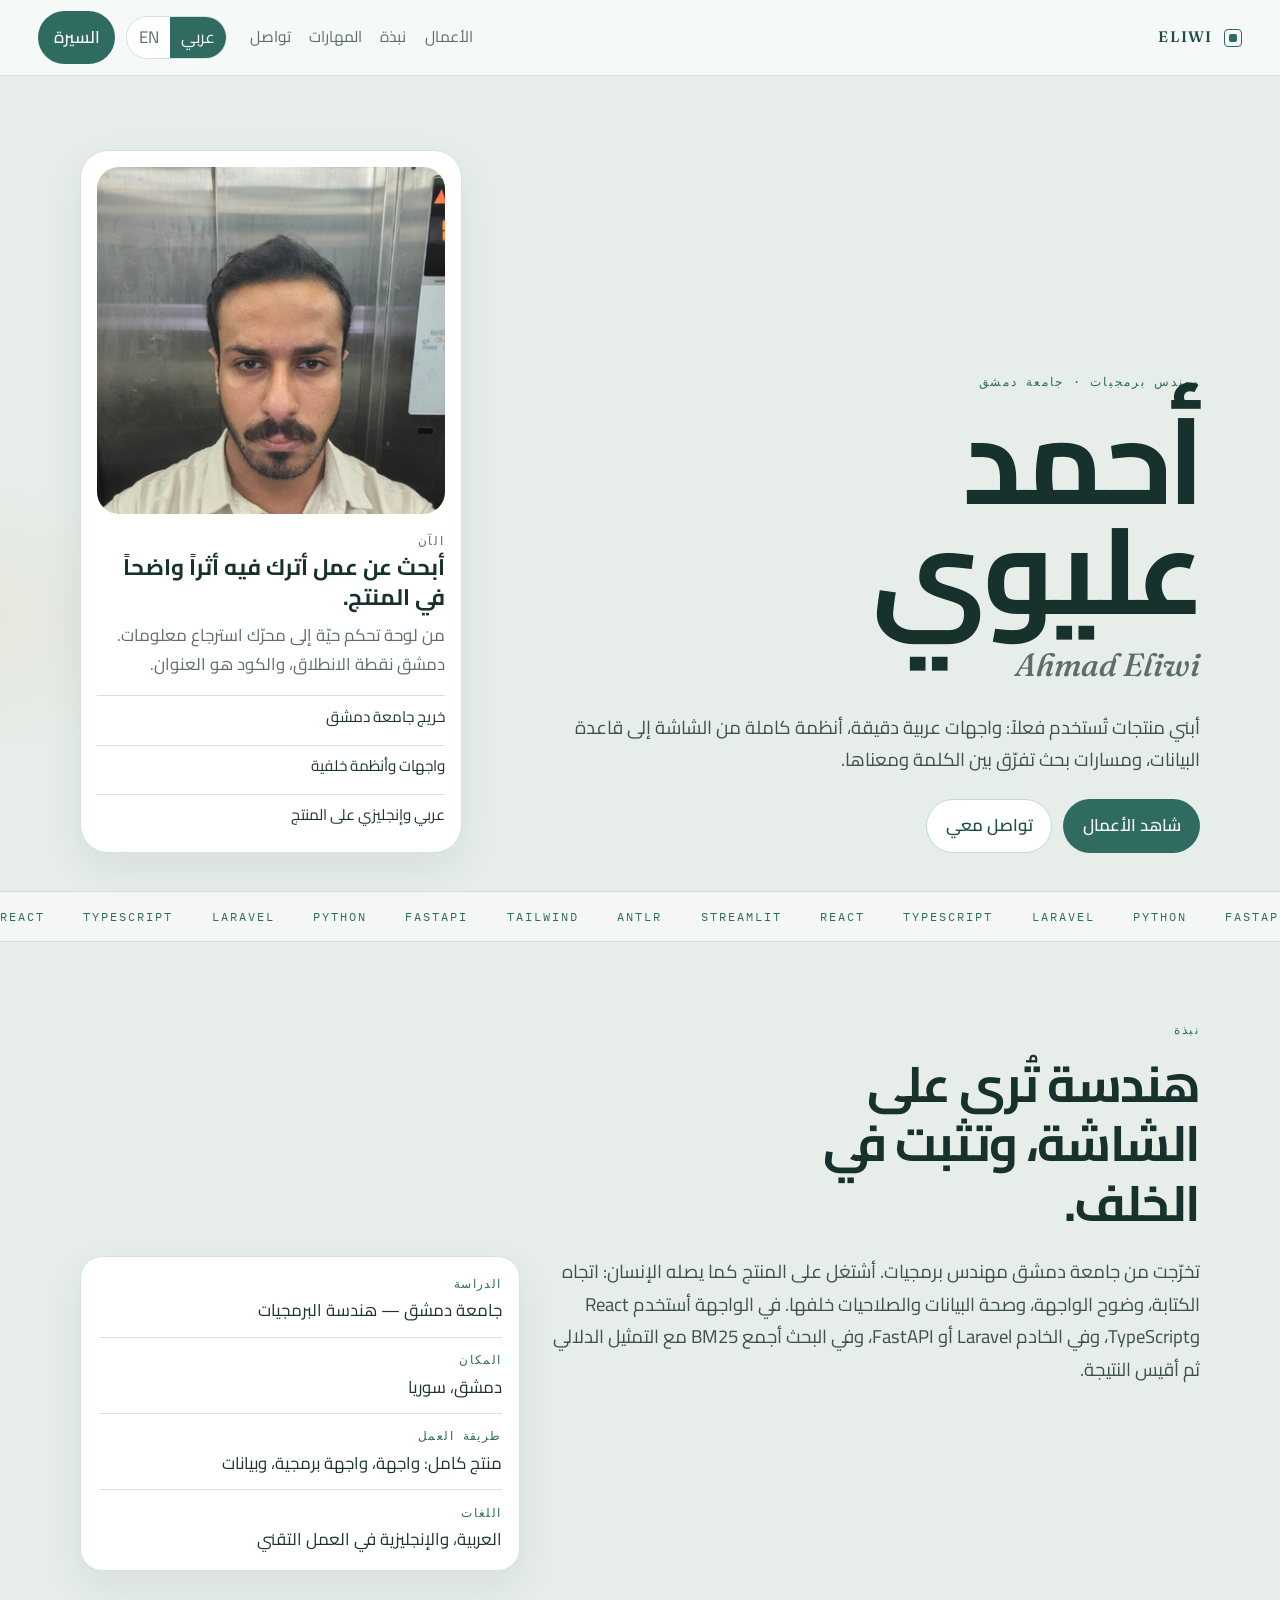
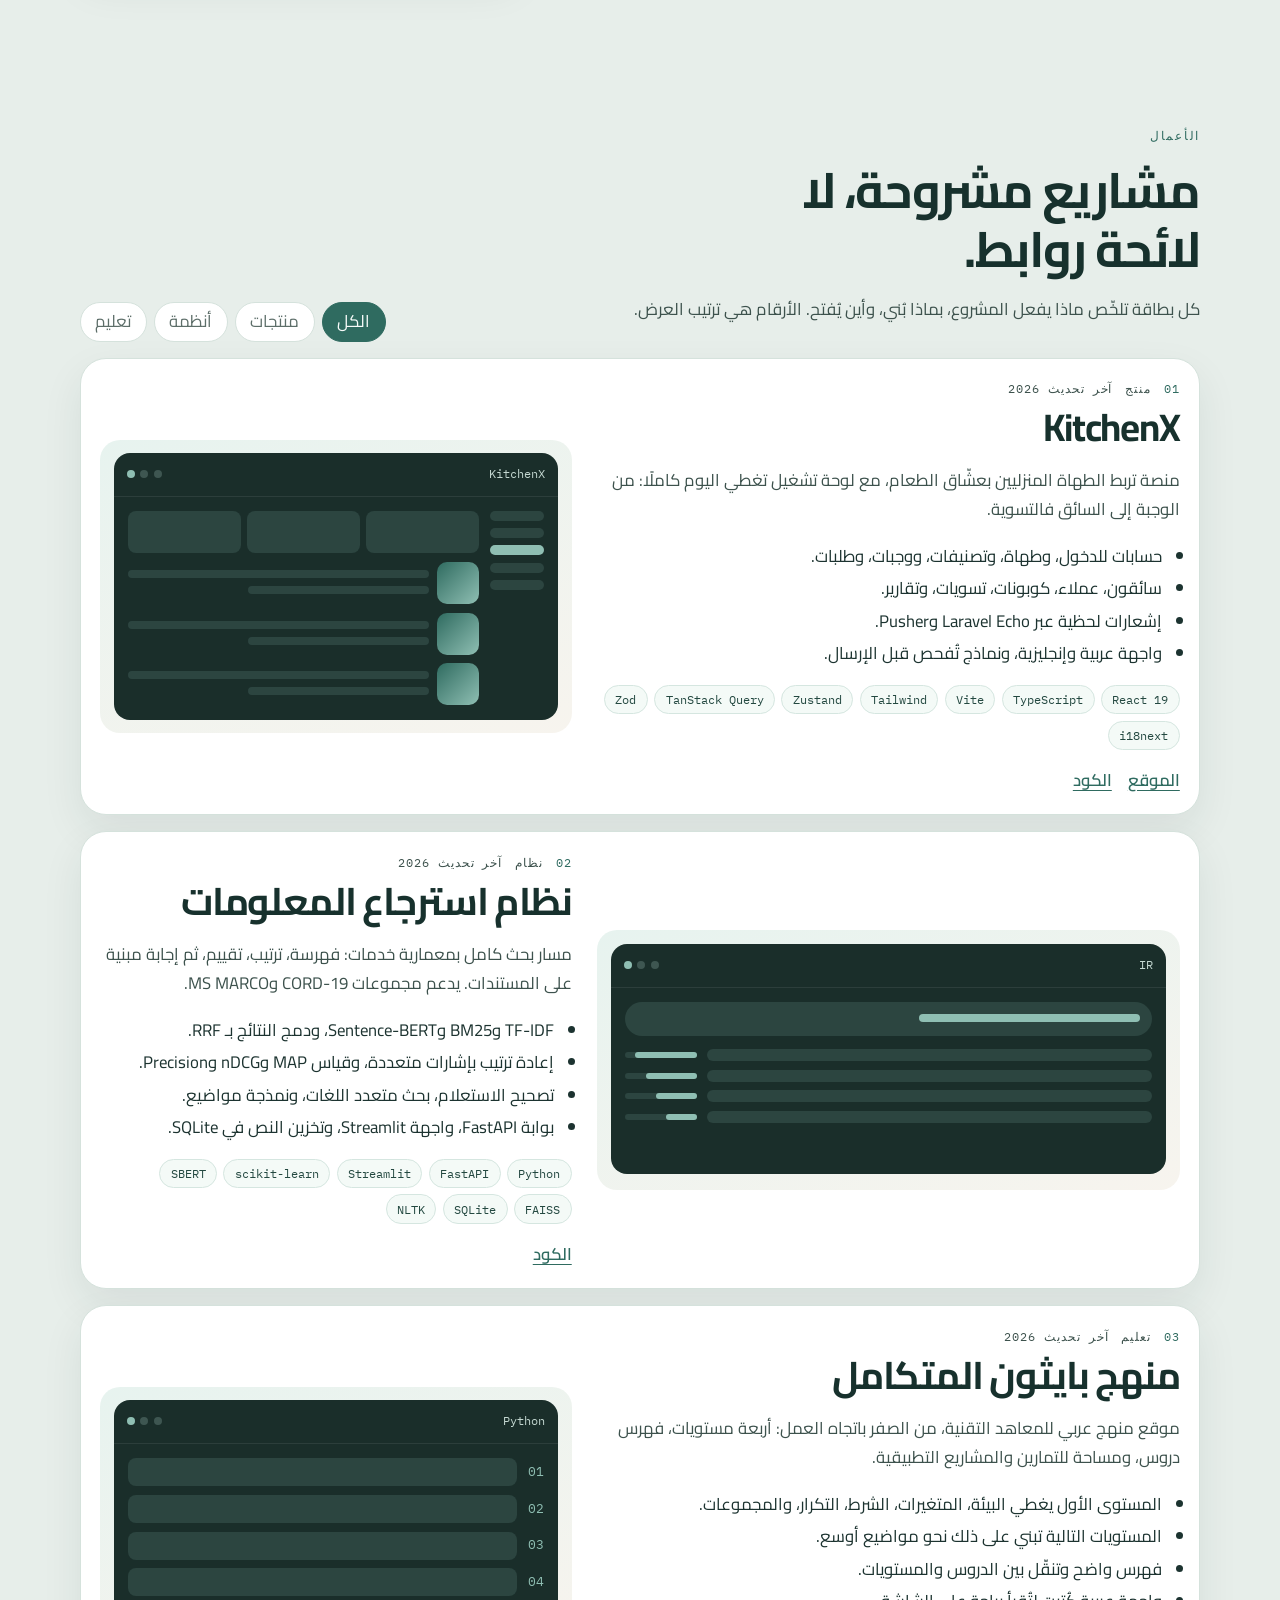
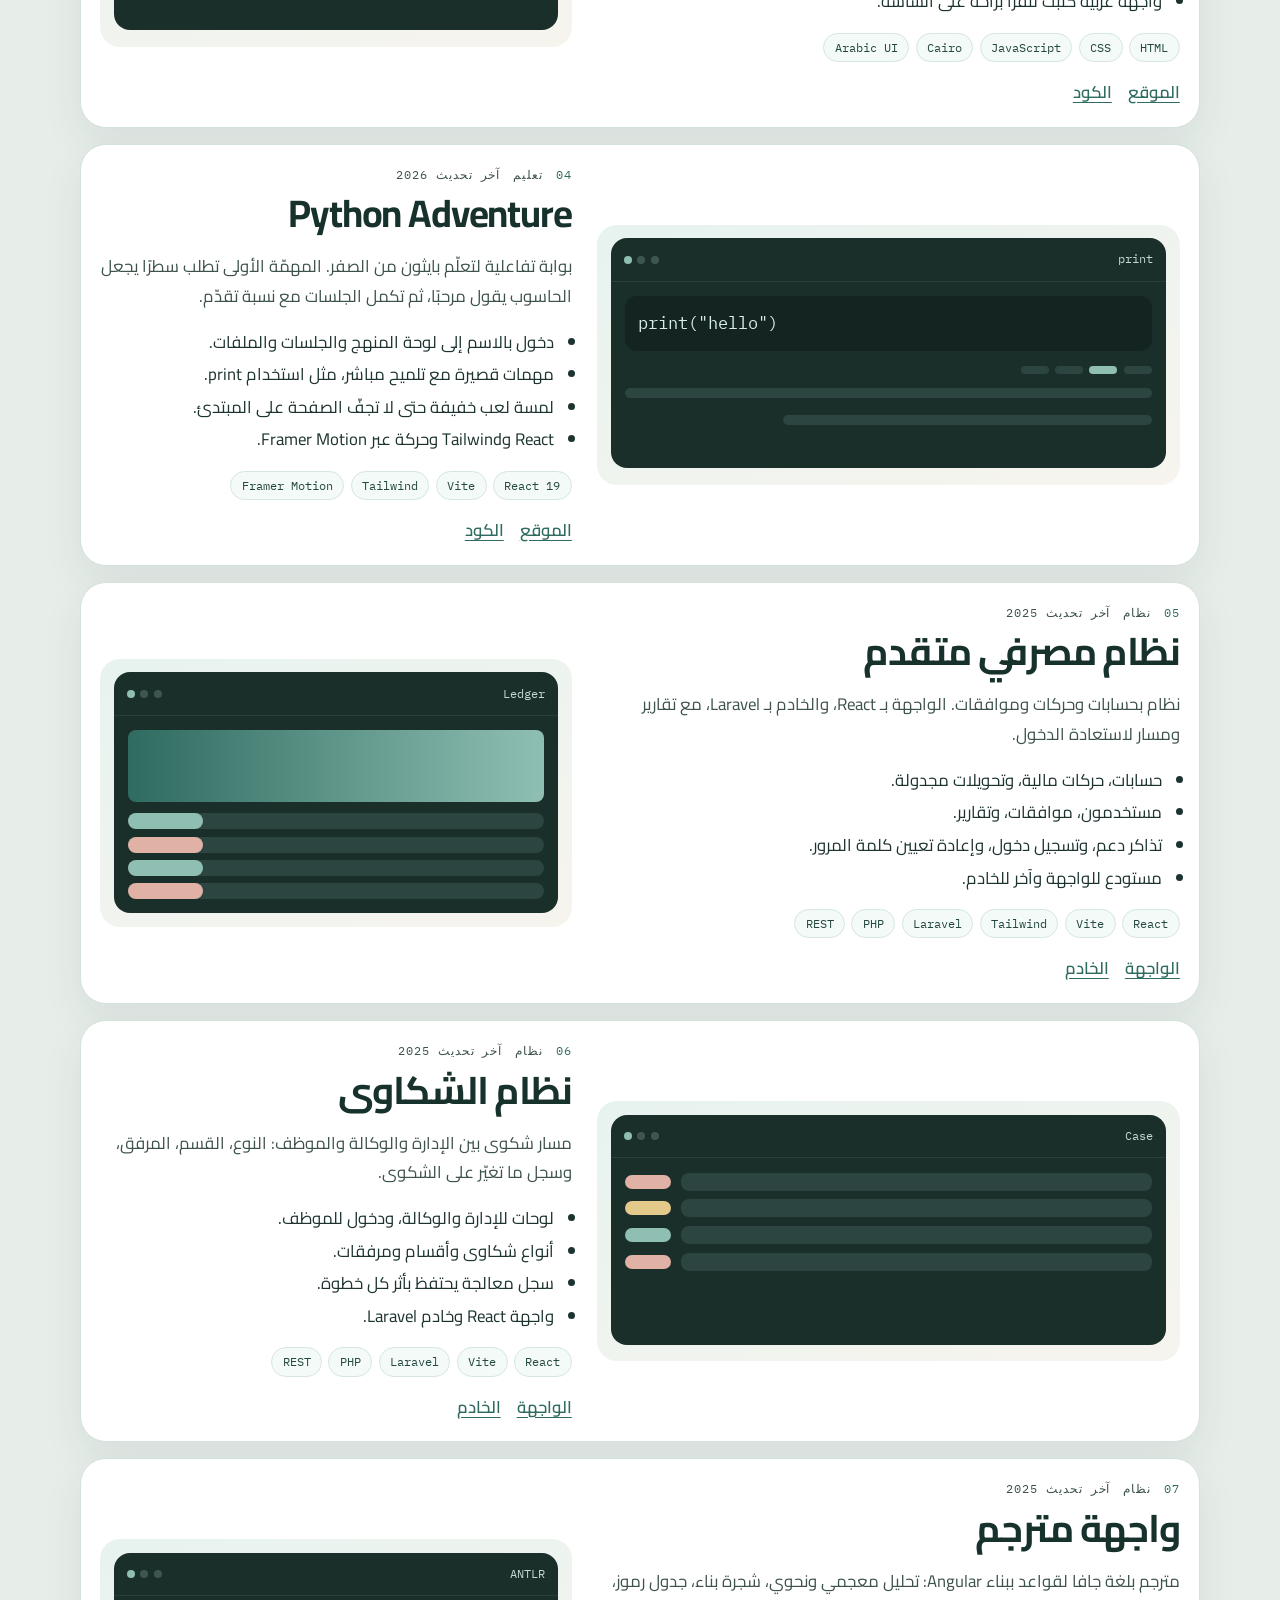
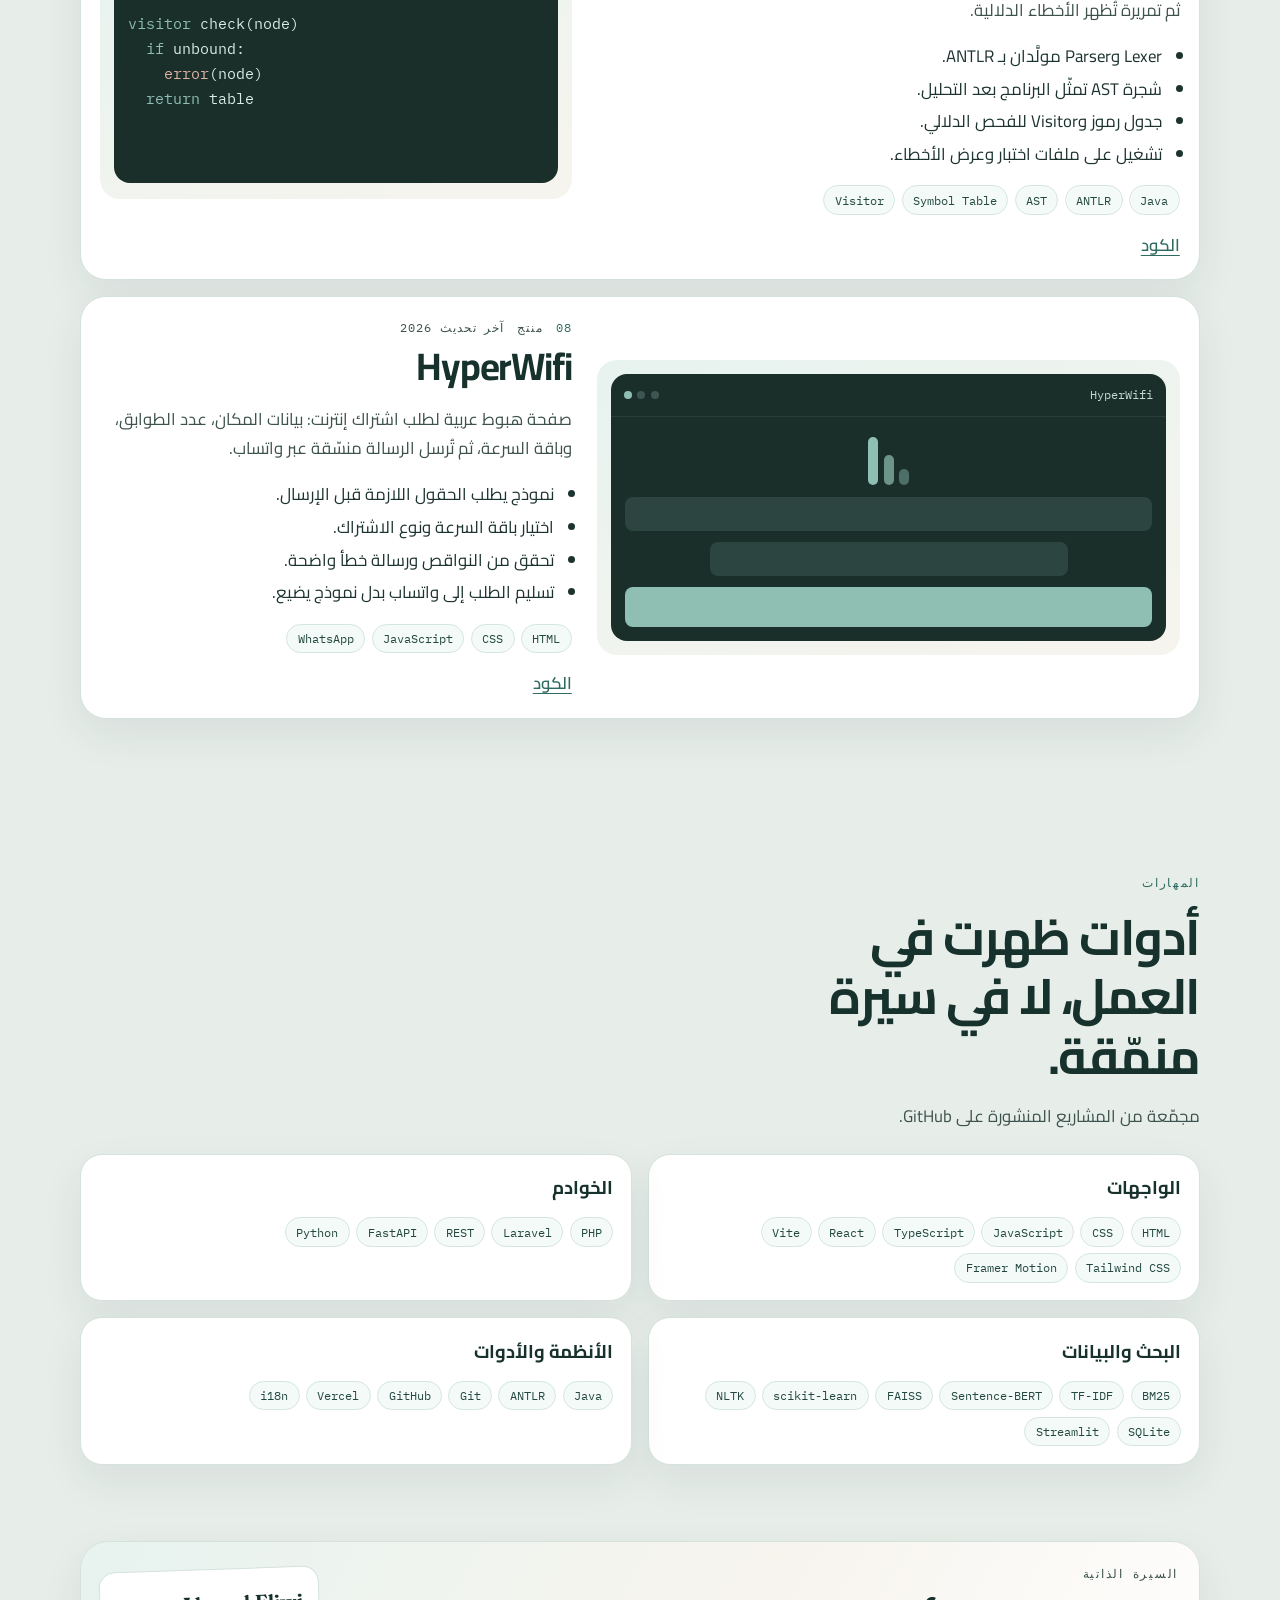
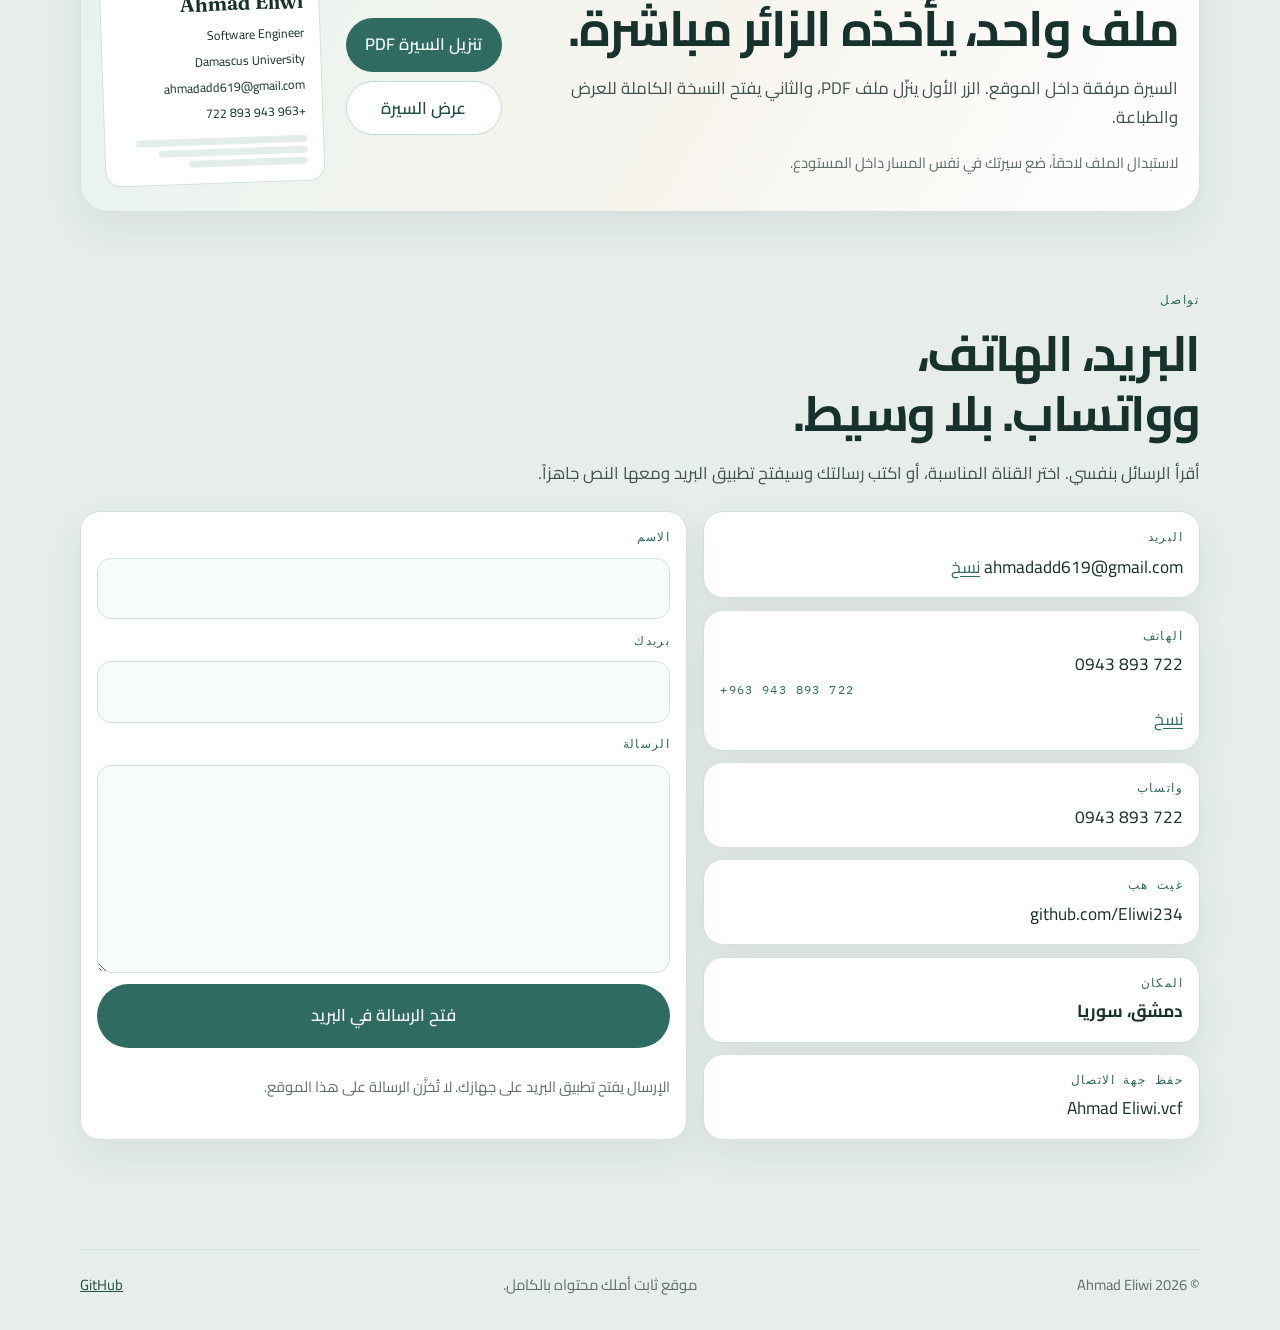
==== commit 3f021305: "Restyle the full portfolio with a calmer sage layout." ====
--- a/index.html
+++ b/index.html
@@ -4,7 +4,7 @@
   <meta charset="UTF-8">
   <meta name="viewport" content="width=device-width, initial-scale=1">
   <meta name="description" content="بورتفوليو أحمد عليوي، مهندس برمجيات خريج جامعة دمشق.">
-  <meta name="theme-color" content="#0c0b09">
+  <meta name="theme-color" content="#e7eeea">
   <meta name="author" content="Ahmad Eliwi">
   <meta property="og:title" content="أحمد عليوي — مهندس برمجيات">
   <meta property="og:description" content="منتجات ويب، أنظمة، وتجارب تعليمية عربية. دمشق.">
@@ -91,7 +91,7 @@
         </div>
         <aside class="hero-card">
           <div class="portrait-frame">
-            <img id="portrait" src="assets/portrait.jpg" alt="" hidden>
+            <img id="portrait" src="assets/cv/photo.jpg" alt="">
             <span class="monogram" aria-hidden="true">أع</span>
           </div>
           <p class="kicker" data-i18n="hero.cardKicker">الآن</p>
--- a/css/styles.css
+++ b/css/styles.css
@@ -1,23 +1,23 @@
 :root {
-  --bg: #0c0b09;
-  --bg-raise: #15130f;
-  --bg-soft: #1c1914;
-  --line: rgba(243, 236, 223, 0.14);
-  --text: #f3ecdf;
-  --muted: #a79e90;
-  --brass: #d4a656;
-  --brass-deep: #8c6230;
-  --ink: #16130e;
-  --good: #c9ddb8;
-  --warn: #e3c27a;
-  --danger: #e0a090;
-  --shadow: 0 30px 70px rgba(0, 0, 0, 0.28);
+  --bg: #e7eeea;
+  --bg-raise: #ffffff;
+  --bg-soft: #f4f7f5;
+  --line: #d5e2dc;
+  --text: #1c3330;
+  --muted: #5d6e69;
+  --brass: #2f6b60;
+  --brass-deep: #1f4e46;
+  --ink: #f7fbf9;
+  --good: #2f6b60;
+  --warn: #c4a15a;
+  --danger: #c47b6a;
+  --shadow: 0 16px 40px rgba(28, 51, 48, 0.08);
   --serif: "Fraunces", "Iowan Old Style", Palatino, Georgia, serif;
   --sans: "Outfit", "Segoe UI", Tahoma, sans-serif;
   --ar: "Cairo", "Segoe UI", Tahoma, sans-serif;
   --mono: "IBM Plex Mono", Consolas, ui-monospace, monospace;
   --pad: clamp(1.1rem, 3vw, 2.4rem);
-  --max: 1180px;
+  --max: 1120px;
 }
 
 * { box-sizing: border-box; }
@@ -25,8 +25,8 @@
 body {
   margin: 0;
   background:
-    radial-gradient(900px 420px at 100% -10%, rgba(212, 166, 86, 0.16), transparent 55%),
-    radial-gradient(700px 380px at -10% 20%, rgba(212, 166, 86, 0.07), transparent 50%),
+    radial-gradient(900px 380px at 100% -10%, rgba(47, 107, 96, 0.14), transparent 55%),
+    radial-gradient(700px 320px at -10% 8%, rgba(196, 161, 90, 0.12), transparent 50%),
     var(--bg);
   color: var(--text);
   font-family: var(--ar);
@@ -38,7 +38,7 @@
 img { max-width: 100%; display: block; }
 button, input, textarea { font: inherit; color: inherit; }
 a { color: inherit; }
-::selection { background: var(--brass); color: var(--ink); }
+::selection { background: #cfe3dc; color: var(--text); }
 :focus-visible { outline: 2px solid var(--brass); outline-offset: 3px; }
 
 .skip {
@@ -64,7 +64,7 @@
   inset-inline: 0;
   top: 0;
   height: 3px;
-  background: linear-gradient(90deg, var(--brass-deep), var(--brass));
+  background: linear-gradient(90deg, #8fbfb3, var(--brass));
   transform: scaleX(0);
   transform-origin: left center;
   z-index: 30;
@@ -80,7 +80,7 @@
   gap: 1rem;
   min-height: 76px;
   padding-inline: var(--pad);
-  background: rgba(12, 11, 9, 0.82);
+  background: rgba(247, 251, 249, 0.88);
   border-bottom: 1px solid var(--line);
   backdrop-filter: blur(16px);
 }
@@ -93,19 +93,21 @@
   letter-spacing: 0.08em;
   text-transform: uppercase;
   font-size: 0.95rem;
+  color: var(--brass-deep);
 }
 .brand-mark {
   width: 18px;
   height: 18px;
-  border: 1px solid var(--brass);
+  border: 1.5px solid var(--brass);
+  border-radius: 4px;
   position: relative;
 }
 .brand-mark::after {
   content: "";
   position: absolute;
-  inset: 3px;
-  border: 1px solid var(--brass);
-  transform: rotate(45deg);
+  inset: 4px;
+  background: var(--brass);
+  border-radius: 2px;
 }
 .nav-panel {
   display: flex;
@@ -119,13 +121,14 @@
   color: var(--muted);
   font-size: 0.96rem;
 }
-.nav-links a:hover { color: var(--text); }
+.nav-links a:hover { color: var(--brass-deep); }
 .nav-tools { display: flex; align-items: center; gap: 0.7rem; }
 .lang {
   display: flex;
   border: 1px solid var(--line);
   border-radius: 999px;
   overflow: hidden;
+  background: #fff;
 }
 .lang button {
   background: transparent;
@@ -135,7 +138,7 @@
   cursor: pointer;
 }
 .lang button[aria-pressed="true"] {
-  background: var(--text);
+  background: var(--brass);
   color: var(--ink);
 }
 .nav-toggle {
@@ -145,13 +148,13 @@
   height: 46px;
   border-radius: 50%;
   border: 1px solid var(--line);
-  background: transparent;
+  background: #fff;
   position: relative;
 }
 .nav-toggle span:not(.sr) {
   position: absolute;
   inset-inline: 13px;
-  height: 1px;
+  height: 1.5px;
   background: var(--text);
 }
 .nav-toggle span:nth-child(1) { top: 18px; }
@@ -173,18 +176,18 @@
 }
 .btn.small { min-height: 38px; padding-inline: 0.9rem; }
 .btn.ghost {
-  background: transparent;
-  color: var(--text);
-  border-color: var(--line);
+  background: #fff;
+  color: var(--brass-deep);
+  border-color: #c5d9d2;
 }
 .btn:hover { transform: translateY(-1px); }
 
 .hero, .section, .cv-band, .footer { width: min(var(--max), calc(100% - var(--pad) * 2)); margin-inline: auto; }
-.hero { padding-block: clamp(2.5rem, 7vw, 5.5rem) 3rem; }
+.hero { padding-block: clamp(2.2rem, 6vw, 4.6rem) 2.4rem; }
 .hero-grid {
   display: grid;
   grid-template-columns: minmax(0, 1.35fr) minmax(260px, 0.75fr);
-  gap: clamp(1.5rem, 4vw, 4rem);
+  gap: clamp(1.5rem, 4vw, 3.5rem);
   align-items: end;
 }
 .eyebrow, .kicker {
@@ -198,9 +201,10 @@
 .hero-name {
   margin: 0;
   font-weight: 700;
-  font-size: clamp(4.4rem, 12vw, 8.4rem);
-  line-height: 0.88;
+  font-size: clamp(4.2rem, 11vw, 7.6rem);
+  line-height: 0.9;
   letter-spacing: -0.045em;
+  color: #17312d;
 }
 [dir="ltr"] .hero-name {
   font-family: var(--serif);
@@ -217,31 +221,26 @@
 }
 [dir="ltr"] .hero-alt { font-family: var(--ar); font-style: normal; }
 .hero-lead {
-  max-width: 42rem;
-  color: #ddd4c4;
+  max-width: 40rem;
+  color: #3d524d;
   font-size: 1.16rem;
 }
 .hero-actions { display: flex; flex-wrap: wrap; gap: 0.7rem; margin-top: 1.4rem; }
 
 .hero-card {
-  background:
-    linear-gradient(180deg, rgba(212, 166, 86, 0.12), transparent 28%),
-    var(--bg-raise);
+  background: #fff;
   border: 1px solid var(--line);
   border-radius: 28px;
-  padding: 1.1rem;
+  padding: 1rem;
   box-shadow: var(--shadow);
 }
 .portrait-frame {
   position: relative;
-  aspect-ratio: 1.15 / 1;
-  border-radius: 20px;
+  aspect-ratio: 1 / 1;
+  border-radius: 22px;
   overflow: hidden;
   margin-bottom: 1rem;
-  background:
-    radial-gradient(circle at 50% 40%, rgba(212, 166, 86, 0.28), transparent 42%),
-    repeating-linear-gradient(135deg, rgba(243, 236, 223, 0.04) 0 1px, transparent 1px 14px),
-    #100e0b;
+  background: #e7f3ef;
   display: grid;
   place-items: center;
 }
@@ -251,19 +250,20 @@
   width: 100%;
   height: 100%;
   object-fit: cover;
+  object-position: center 18%;
 }
 .portrait-frame:has(img:not([hidden])) .monogram { display: none; }
 .monogram {
   font-size: 4.2rem;
   font-weight: 700;
   color: var(--brass);
-  letter-spacing: -0.06em;
 }
 .hero-card h2 {
   margin: 0 0 0.5rem;
-  font-size: 1.45rem;
+  font-size: 1.4rem;
   line-height: 1.35;
-  font-weight: 600;
+  font-weight: 650;
+  color: #17312d;
 }
 [dir="ltr"] .hero-card h2 { font-family: var(--serif); font-weight: 520; }
 .hero-card p { margin: 0; color: var(--muted); }
@@ -284,9 +284,9 @@
 .marquee {
   overflow: hidden;
   border-block: 1px solid var(--line);
+  background: rgba(255, 255, 255, 0.55);
   direction: ltr;
   padding-block: 0.85rem;
-  margin-bottom: 1rem;
 }
 .track {
   display: flex;
@@ -296,25 +296,23 @@
   font-family: var(--mono);
   letter-spacing: 0.16em;
   text-transform: uppercase;
-  color: var(--muted);
+  color: var(--brass);
   font-size: 0.78rem;
 }
 @keyframes drift { to { transform: translateX(-50%); } }
 
-.section { padding-block: clamp(3.2rem, 7vw, 5.5rem); }
-.section-head h2, .cv-band h2, .about-body {
-  font-weight: 700;
-}
+.section { padding-block: clamp(3rem, 6vw, 4.8rem); }
+.section-head h2, .cv-band h2 { font-weight: 700; color: #17312d; }
 .section-head h2, .cv-band h2 {
   margin: 0;
-  font-size: clamp(2rem, 4vw, 3.3rem);
+  font-size: clamp(2rem, 4vw, 3.1rem);
   line-height: 1.2;
   letter-spacing: -0.03em;
   max-width: 16ch;
 }
 [dir="ltr"] .section-head h2,
 [dir="ltr"] .cv-band h2 { font-family: var(--serif); font-weight: 520; max-width: 18ch; }
-.section-lead, .about-body { color: #ddd4c4; max-width: 46rem; }
+.section-lead, .about-body { color: #3d524d; max-width: 46rem; }
 .section-head.split {
   display: flex;
   justify-content: space-between;
@@ -323,7 +321,7 @@
 }
 .filters { display: flex; flex-wrap: wrap; gap: 0.45rem; }
 .filters button {
-  background: transparent;
+  background: #fff;
   border: 1px solid var(--line);
   color: var(--muted);
   border-radius: 999px;
@@ -332,23 +330,30 @@
   cursor: pointer;
 }
 .filters button[aria-pressed="true"] {
-  background: var(--text);
+  background: var(--brass);
   color: var(--ink);
-  border-color: var(--text);
+  border-color: var(--brass);
 }
 
 .about-grid {
   display: grid;
   grid-template-columns: 1.2fr 0.8fr;
-  gap: 2rem;
+  gap: 1.2rem;
   margin-top: 1.5rem;
 }
-.about-body { margin: 0; font-size: 1.18rem; }
-.about-list { margin: 0; display: grid; gap: 0.8rem; }
-.about-list div {
-  padding-bottom: 0.8rem;
-  border-bottom: 1px solid var(--line);
-}
+.about-body { margin: 0; font-size: 1.16rem; }
+.about-list {
+  margin: 0;
+  display: grid;
+  gap: 0.7rem;
+  background: #fff;
+  border: 1px solid var(--line);
+  border-radius: 22px;
+  padding: 1rem 1.1rem;
+  box-shadow: var(--shadow);
+}
+.about-list div { padding-bottom: 0.7rem; border-bottom: 1px solid var(--line); }
+.about-list div:last-child { padding-bottom: 0; border-bottom: 0; }
 .about-list dt {
   font-family: var(--mono);
   font-size: 0.75rem;
@@ -358,16 +363,21 @@
 }
 .about-list dd { margin: 0.15rem 0 0; }
 
+.work-list { margin-top: 0.4rem; }
 .project {
   display: grid;
   grid-template-columns: minmax(0, 1.05fr) minmax(260px, 0.85fr);
-  gap: 2rem;
-  padding-block: 2.3rem;
-  border-top: 1px solid var(--line);
+  gap: 1.6rem;
+  margin-top: 1rem;
+  padding: 1.2rem;
+  background: #fff;
+  border: 1px solid var(--line);
+  border-radius: 26px;
   align-items: center;
-}
-.project:last-child { border-bottom: 1px solid var(--line); }
+  box-shadow: var(--shadow);
+}
 .project:nth-child(even) .stage { order: -1; }
+.project[hidden] { display: none !important; }
 .project-kicker {
   display: flex;
   flex-wrap: wrap;
@@ -382,14 +392,15 @@
 .project-kicker span:first-child { color: var(--brass); }
 .project h3 {
   margin: 0;
-  font-size: clamp(1.8rem, 3vw, 2.7rem);
+  font-size: clamp(1.7rem, 3vw, 2.4rem);
   line-height: 1.15;
   letter-spacing: -0.03em;
+  color: #17312d;
 }
 [dir="ltr"] .project h3 { font-family: var(--serif); font-weight: 520; }
-.project-copy > p { color: #ddd4c4; }
-.points { margin: 0.4rem 0 0; padding-inline-start: 1.1rem; color: var(--text); }
-.points li { margin-block: 0.25rem; }
+.project-copy > p { color: #3d524d; }
+.points { margin: 0.4rem 0 0; padding-inline-start: 1.1rem; }
+.points li { margin-block: 0.2rem; }
 .stack {
   display: flex;
   flex-wrap: wrap;
@@ -399,37 +410,29 @@
   margin: 1rem 0;
 }
 .stack li, .skill-group li {
-  border: 1px solid var(--line);
+  border: 1px solid #d5e6e0;
+  background: #f4faf7;
   border-radius: 999px;
   padding: 0.2rem 0.65rem;
-  color: var(--muted);
+  color: #234840;
   font-family: var(--mono);
   font-size: 0.75rem;
-  letter-spacing: 0.02em;
 }
 .project-links { display: flex; flex-wrap: wrap; gap: 1rem; }
-.text-link {
-  color: var(--brass);
-  text-underline-offset: 0.25em;
-}
-.text-link:hover { color: var(--text); }
+.text-link { color: var(--brass); text-underline-offset: 0.25em; font-weight: 600; }
+.text-link:hover { color: var(--brass-deep); }
 
 .stage {
-  min-height: 280px;
-  border-radius: 26px;
-  border: 1px solid var(--line);
-  background:
-    radial-gradient(80% 60% at 100% 0%, rgba(212, 166, 86, 0.18), transparent 50%),
-    var(--bg-raise);
-  padding: 1rem;
-  box-shadow: var(--shadow);
+  min-height: 260px;
+  border-radius: 20px;
+  background: linear-gradient(160deg, #e7f3ef, #f7f4ee);
+  padding: 0.85rem;
 }
 .win {
   height: 100%;
-  min-height: 248px;
-  border-radius: 18px;
-  background: #0e0d0b;
-  border: 1px solid var(--line);
+  min-height: 230px;
+  border-radius: 16px;
+  background: #1a2e2a;
   overflow: hidden;
 }
 .win-bar {
@@ -437,38 +440,38 @@
   align-items: center;
   gap: 0.35rem;
   padding: 0.7rem 0.8rem;
-  border-bottom: 1px solid var(--line);
+  border-bottom: 1px solid rgba(255, 255, 255, 0.08);
   direction: ltr;
 }
 .win-bar i {
   width: 8px;
   height: 8px;
   border-radius: 50%;
-  background: #3a342b;
-}
-.win-bar i:first-child { background: #d4a656; }
+  background: #3e5651;
+}
+.win-bar i:first-child { background: #8fbfb3; }
 .win-bar em {
   margin-inline-start: auto;
   font-style: normal;
   font-family: var(--mono);
   font-size: 0.72rem;
-  color: var(--muted);
+  color: #c5d9d2;
 }
 .kitchen, .search, .levels, .lesson, .bank, .cases, .wifi { padding: 0.9rem; }
 .kitchen { display: grid; grid-template-columns: 54px 1fr; gap: 0.7rem; }
 .kitchen aside { display: grid; gap: 0.45rem; align-content: start; }
 .kitchen aside span, .stats b, .meal span, .query, .hit b, .levels b, .lesson p, .balance, .tx, .cases b, .field, .send {
   display: block;
-  background: #2a261f;
+  background: #2c4540;
   border-radius: 8px;
 }
 .kitchen aside span { height: 10px; }
-.kitchen aside .on { background: var(--brass); }
+.kitchen aside .on { background: #8fbfb3; }
 .stats { display: grid; grid-template-columns: repeat(3, 1fr); gap: 0.4rem; }
 .stats b { height: 42px; }
 .meal { display: grid; grid-template-columns: 42px 1fr; gap: 0.5rem; margin-top: 0.55rem; }
-.meal span { height: 42px; border-radius: 10px; background: linear-gradient(135deg, #3a2d1c, #d4a656); }
-.meal strong, .meal em { display: block; height: 8px; margin-top: 8px; background: #2a261f; border-radius: 99px; }
+.meal span { height: 42px; border-radius: 10px; background: linear-gradient(135deg, #2f6b60, #8fbfb3); }
+.meal strong, .meal em { display: block; height: 8px; margin-top: 8px; background: #2c4540; border-radius: 99px; }
 .meal em { width: 60%; }
 .query { height: 34px; border-radius: 999px; margin-bottom: 0.8rem; position: relative; }
 .query span {
@@ -478,14 +481,14 @@
   width: 42%;
   height: 8px;
   border-radius: 99px;
-  background: var(--brass);
+  background: #8fbfb3;
 }
 .hit { display: grid; grid-template-columns: 1fr 72px; gap: 0.6rem; align-items: center; margin-top: 0.55rem; }
 .hit b { height: 12px; }
 .hit em {
   height: 6px;
   border-radius: 99px;
-  background: #2a261f;
+  background: #2c4540;
   position: relative;
   font-style: normal;
 }
@@ -497,27 +500,27 @@
   bottom: 0;
   width: var(--w);
   border-radius: inherit;
-  background: var(--brass);
+  background: #8fbfb3;
 }
 .levels { display: grid; gap: 0.55rem; }
 .levels div { display: grid; grid-template-columns: auto 1fr; gap: 0.7rem; align-items: center; }
-.levels span { font-family: var(--mono); color: var(--brass); font-size: 0.8rem; }
+.levels span { font-family: var(--mono); color: #8fbfb3; font-size: 0.8rem; }
 .levels b { height: 28px; }
 .lesson code {
   display: block;
   font-family: var(--mono);
-  color: var(--brass);
-  background: #17140f;
+  color: #d7eee6;
+  background: #142421;
   border-radius: 12px;
   padding: 0.8rem;
   direction: ltr;
 }
 .dots { display: flex; gap: 0.4rem; margin: 0.9rem 0; }
-.dots i { width: 28px; height: 8px; border-radius: 99px; background: #2a261f; }
-.dots .on { background: var(--brass); }
+.dots i { width: 28px; height: 8px; border-radius: 99px; background: #2c4540; }
+.dots .on { background: #8fbfb3; }
 .lesson p { height: 10px; margin-top: 0.45rem; }
 .lesson p:last-child { width: 70%; }
-.balance { height: 72px; margin-bottom: 0.7rem; background: linear-gradient(90deg, #3a2d1c, #d4a656); }
+.balance { height: 72px; margin-bottom: 0.7rem; background: linear-gradient(90deg, #2f6b60, #8fbfb3); }
 .tx { height: 16px; margin-top: 0.45rem; position: relative; }
 .tx::after {
   content: "";
@@ -528,35 +531,35 @@
   width: 18%;
   border-radius: inherit;
 }
-.tx.in::after { background: var(--good); }
-.tx.out::after { background: var(--danger); }
+.tx.in::after { background: #8fbfb3; }
+.tx.out::after { background: #e0b2a6; }
 .cases { display: grid; gap: 0.55rem; }
 .cases div { display: grid; grid-template-columns: 1fr auto; gap: 0.6rem; align-items: center; }
 .cases b { height: 18px; }
 .cases i { width: 46px; height: 14px; border-radius: 99px; }
-.cases .open { background: var(--danger); }
-.cases .wait { background: var(--warn); }
-.cases .done { background: var(--good); }
+.cases .open { background: #e0b2a6; }
+.cases .wait { background: #e3c98a; }
+.cases .done { background: #8fbfb3; }
 .code {
   margin: 0.9rem;
   font-family: var(--mono);
   font-size: 0.92rem;
   line-height: 1.7;
-  color: #ddd4c4;
+  color: #d7eee6;
   direction: ltr;
 }
-.code .k { color: var(--brass); }
-.code .f { color: var(--good); }
-.code .e { color: var(--danger); }
+.code .k { color: #8fbfb3; }
+.code .f { color: #d7eee6; }
+.code .e { color: #e0b2a6; }
 .wifi { display: grid; justify-items: center; gap: 0.7rem; }
 .signal { display: flex; align-items: end; gap: 0.35rem; height: 54px; }
-.signal span { width: 10px; background: var(--brass); border-radius: 99px; }
+.signal span { width: 10px; background: #8fbfb3; border-radius: 99px; }
 .signal span:nth-child(1) { height: 16px; opacity: 0.45; }
 .signal span:nth-child(2) { height: 30px; opacity: 0.7; }
 .signal span:nth-child(3) { height: 48px; }
 .field { width: 100%; height: 34px; }
 .field.short { width: 68%; }
-.send { width: 100%; height: 40px; background: var(--brass); }
+.send { width: 100%; height: 40px; background: #8fbfb3; }
 
 .skill-groups {
   display: grid;
@@ -568,9 +571,10 @@
   border: 1px solid var(--line);
   border-radius: 22px;
   padding: 1.1rem;
-  background: rgba(255, 255, 255, 0.02);
-}
-.skill-group h3 { margin: 0 0 0.8rem; font-size: 1.2rem; }
+  background: #fff;
+  box-shadow: var(--shadow);
+}
+.skill-group h3 { margin: 0 0 0.8rem; font-size: 1.15rem; color: #17312d; }
 .skill-group ul { display: flex; flex-wrap: wrap; gap: 0.4rem; list-style: none; margin: 0; padding: 0; }
 
 .cv-band {
@@ -578,32 +582,32 @@
   grid-template-columns: 1.2fr auto 220px;
   gap: 1.5rem;
   align-items: center;
-  padding: 1.4rem;
-  border: 1px solid var(--line);
-  border-radius: 30px;
-  background:
-    linear-gradient(120deg, rgba(212, 166, 86, 0.12), transparent 40%),
-    var(--bg-raise);
+  padding: 1.3rem;
+  border-radius: 28px;
+  background: linear-gradient(120deg, #e7f3ef, #f7f4ee 55%, #fff);
+  border: 1px solid var(--line);
+  box-shadow: var(--shadow);
 }
 .cv-band h2 { max-width: none; }
-.cv-band p { color: #ddd4c4; }
+.cv-band p { color: #3d524d; }
 .quiet { color: var(--muted) !important; font-size: 0.92rem; }
 .cv-actions { display: grid; gap: 0.6rem; }
 .paper {
-  background: #f4efe6;
-  color: #241d14;
+  background: #fff;
+  color: #17312d;
   border-radius: 16px;
   min-height: 210px;
   padding: 1rem;
   display: grid;
   align-content: start;
   gap: 0.25rem;
-  transform: rotate(-2.5deg);
-}
-[dir="ltr"] .paper { transform: rotate(2.5deg); }
+  border: 1px solid var(--line);
+  transform: rotate(-2deg);
+}
+[dir="ltr"] .paper { transform: rotate(2deg); }
 .paper strong { font-family: var(--serif); font-size: 1.25rem; }
 .paper span, .paper em { font-size: 0.78rem; }
-.paper em { height: 7px; border-radius: 99px; background: #e4d8c6; }
+.paper em { height: 7px; border-radius: 99px; background: #e4eee9; }
 .paper em:nth-of-type(1) { width: 92%; margin-top: 0.6rem; }
 .paper em:nth-of-type(2) { width: 80%; }
 .paper em:nth-of-type(3) { width: 64%; }
@@ -611,18 +615,16 @@
 .contact-grid {
   display: grid;
   grid-template-columns: 0.9fr 1.1fr;
-  gap: 1.2rem;
+  gap: 1rem;
   margin-top: 1.4rem;
 }
-.channels, .form {
-  display: grid;
-  gap: 0.7rem;
-}
+.channels, .form { display: grid; gap: 0.7rem; }
 .channels article, .form {
   border: 1px solid var(--line);
   border-radius: 20px;
   padding: 0.95rem 1rem;
-  background: rgba(255, 255, 255, 0.02);
+  background: #fff;
+  box-shadow: var(--shadow);
 }
 .channels p, .form span, .sub {
   display: block;
@@ -636,9 +638,10 @@
 .channels a, .channels strong {
   display: inline-block;
   margin-top: 0.2rem;
-  font-size: 1.12rem;
+  font-size: 1.08rem;
   text-decoration: none;
   overflow-wrap: anywhere;
+  color: #17312d;
 }
 .ltr,
 a[href^="tel:"],
@@ -651,7 +654,7 @@
   margin-top: 0.35rem;
   background: transparent;
   border: 0;
-  color: var(--muted);
+  color: var(--brass);
   padding: 0;
   cursor: pointer;
   text-decoration: underline;
@@ -661,9 +664,10 @@
 .form input, .form textarea {
   width: 100%;
   border: 1px solid var(--line);
-  background: #0e0d0b;
+  background: #f7fbf9;
   border-radius: 14px;
   padding: 0.8rem 0.9rem;
+  color: var(--text);
 }
 .form input:focus, .form textarea:focus { border-color: var(--brass); outline: none; }
 .footer {
@@ -671,19 +675,19 @@
   justify-content: space-between;
   gap: 1rem;
   flex-wrap: wrap;
-  padding-block: 2rem 2.4rem;
+  padding-block: 1.4rem 2rem;
   color: var(--muted);
   border-top: 1px solid var(--line);
   margin-top: 2rem;
   font-size: 0.92rem;
 }
-.footer a { color: var(--text); }
+.footer a { color: var(--brass-deep); }
 #toast {
   position: fixed;
   bottom: 1rem;
   inset-inline-start: 50%;
   transform: translateX(-50%) translateY(12px);
-  background: var(--text);
+  background: var(--brass-deep);
   color: var(--ink);
   padding: 0.55rem 0.9rem;
   border-radius: 999px;
@@ -694,16 +698,11 @@
 [dir="rtl"] #toast { transform: translateX(50%) translateY(12px); }
 #toast.show { opacity: 1; transform: translateX(-50%) translateY(0); }
 [dir="rtl"] #toast.show { transform: translateX(50%) translateY(0); }
-.noscript {
-  width: min(var(--max), calc(100% - 2rem));
-  margin: 1rem auto;
-}
+.noscript { width: min(var(--max), calc(100% - 2rem)); margin: 1rem auto; }
 .empty { color: var(--muted); }
 
 @media (max-width: 980px) {
-  .hero-grid, .about-grid, .project, .contact-grid, .cv-band, .skill-groups {
-    grid-template-columns: 1fr;
-  }
+  .hero-grid, .about-grid, .project, .contact-grid, .cv-band, .skill-groups { grid-template-columns: 1fr; }
   .project:nth-child(even) .stage { order: 0; }
   .section-head.split { display: grid; }
   .cv-actions { grid-template-columns: 1fr 1fr; }
@@ -717,15 +716,16 @@
     inset-inline: 0.8rem;
     top: 70px;
     padding: 1rem;
-    background: #14120e;
+    background: #fff;
     border: 1px solid var(--line);
     border-radius: 20px;
+    box-shadow: var(--shadow);
     flex-direction: column;
     align-items: stretch;
   }
   .nav-panel.open { display: flex; }
   .nav-links, .nav-tools { flex-direction: column; align-items: stretch; }
-  .hero-name { font-size: clamp(3.5rem, 18vw, 5.4rem); }
+  .hero-name { font-size: clamp(3.4rem, 18vw, 5.2rem); }
   .cv-actions { grid-template-columns: 1fr; }
 }
 @media (prefers-reduced-motion: reduce) {
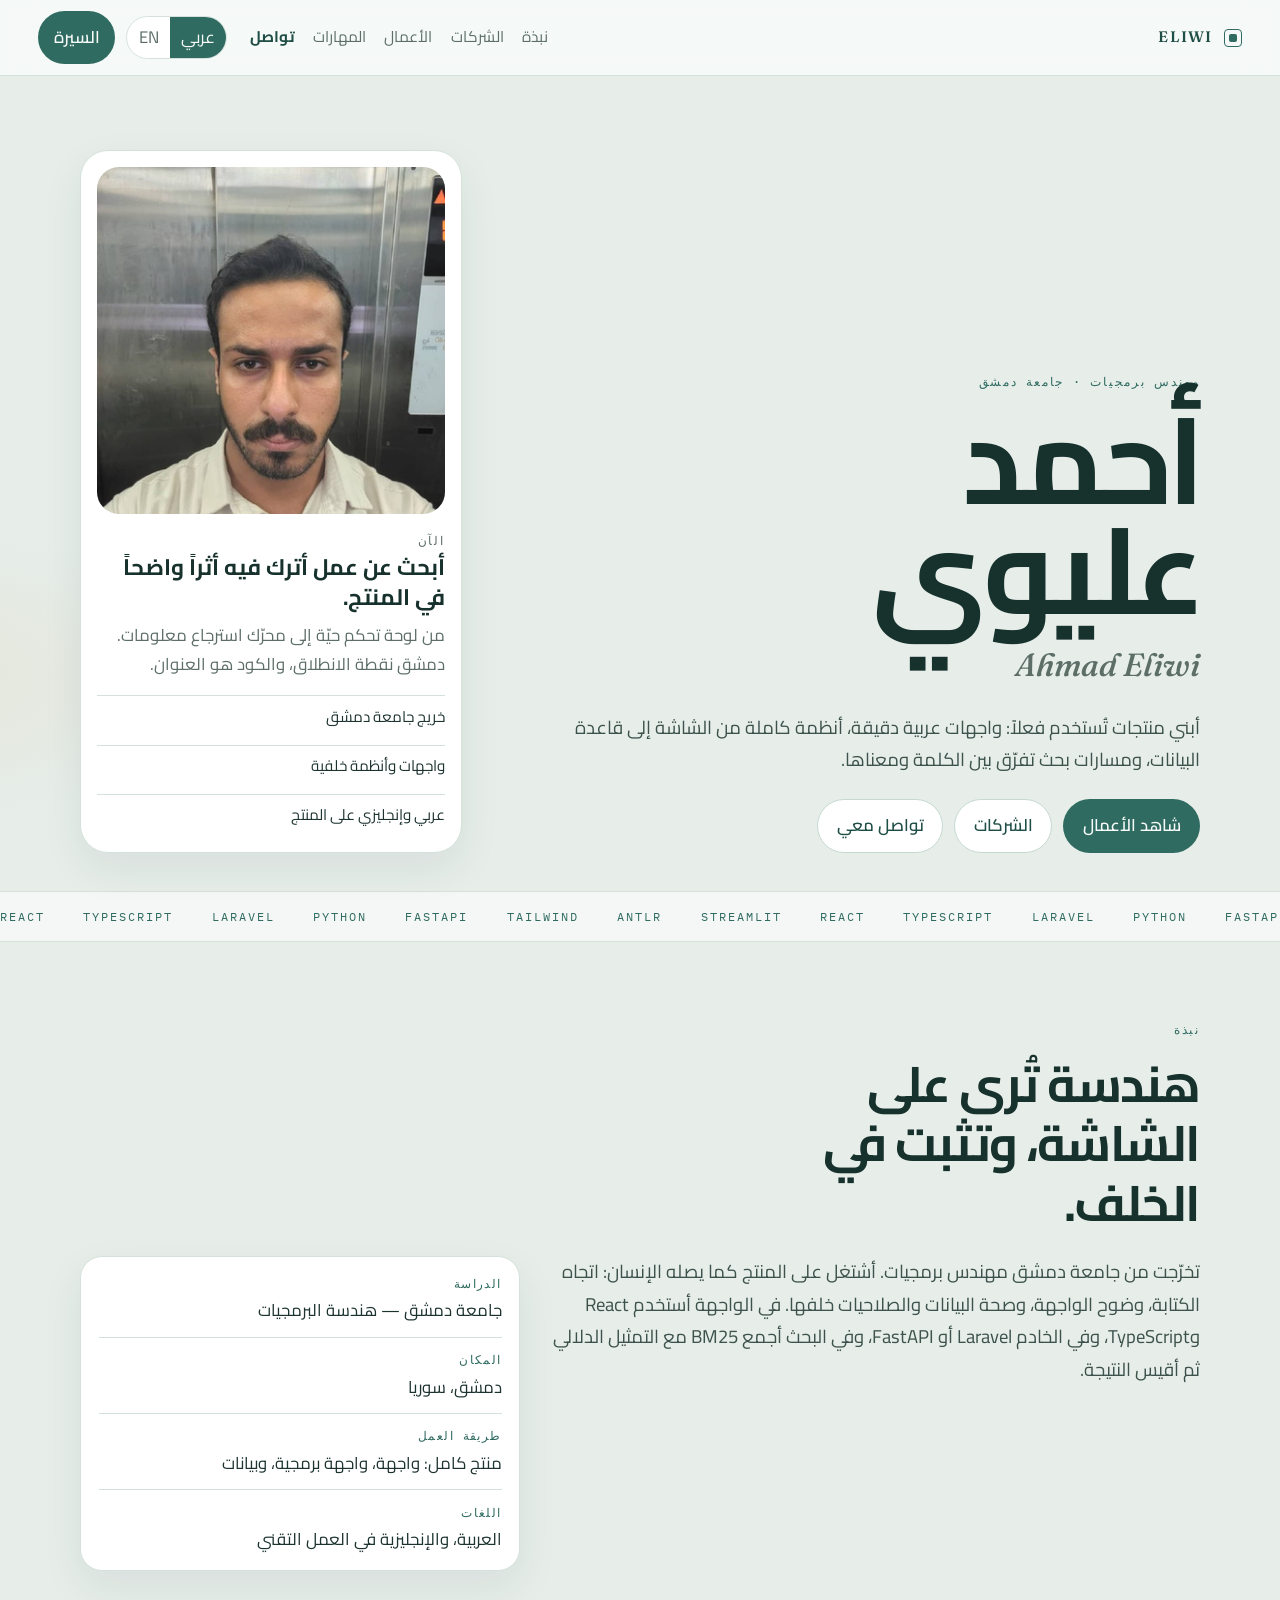
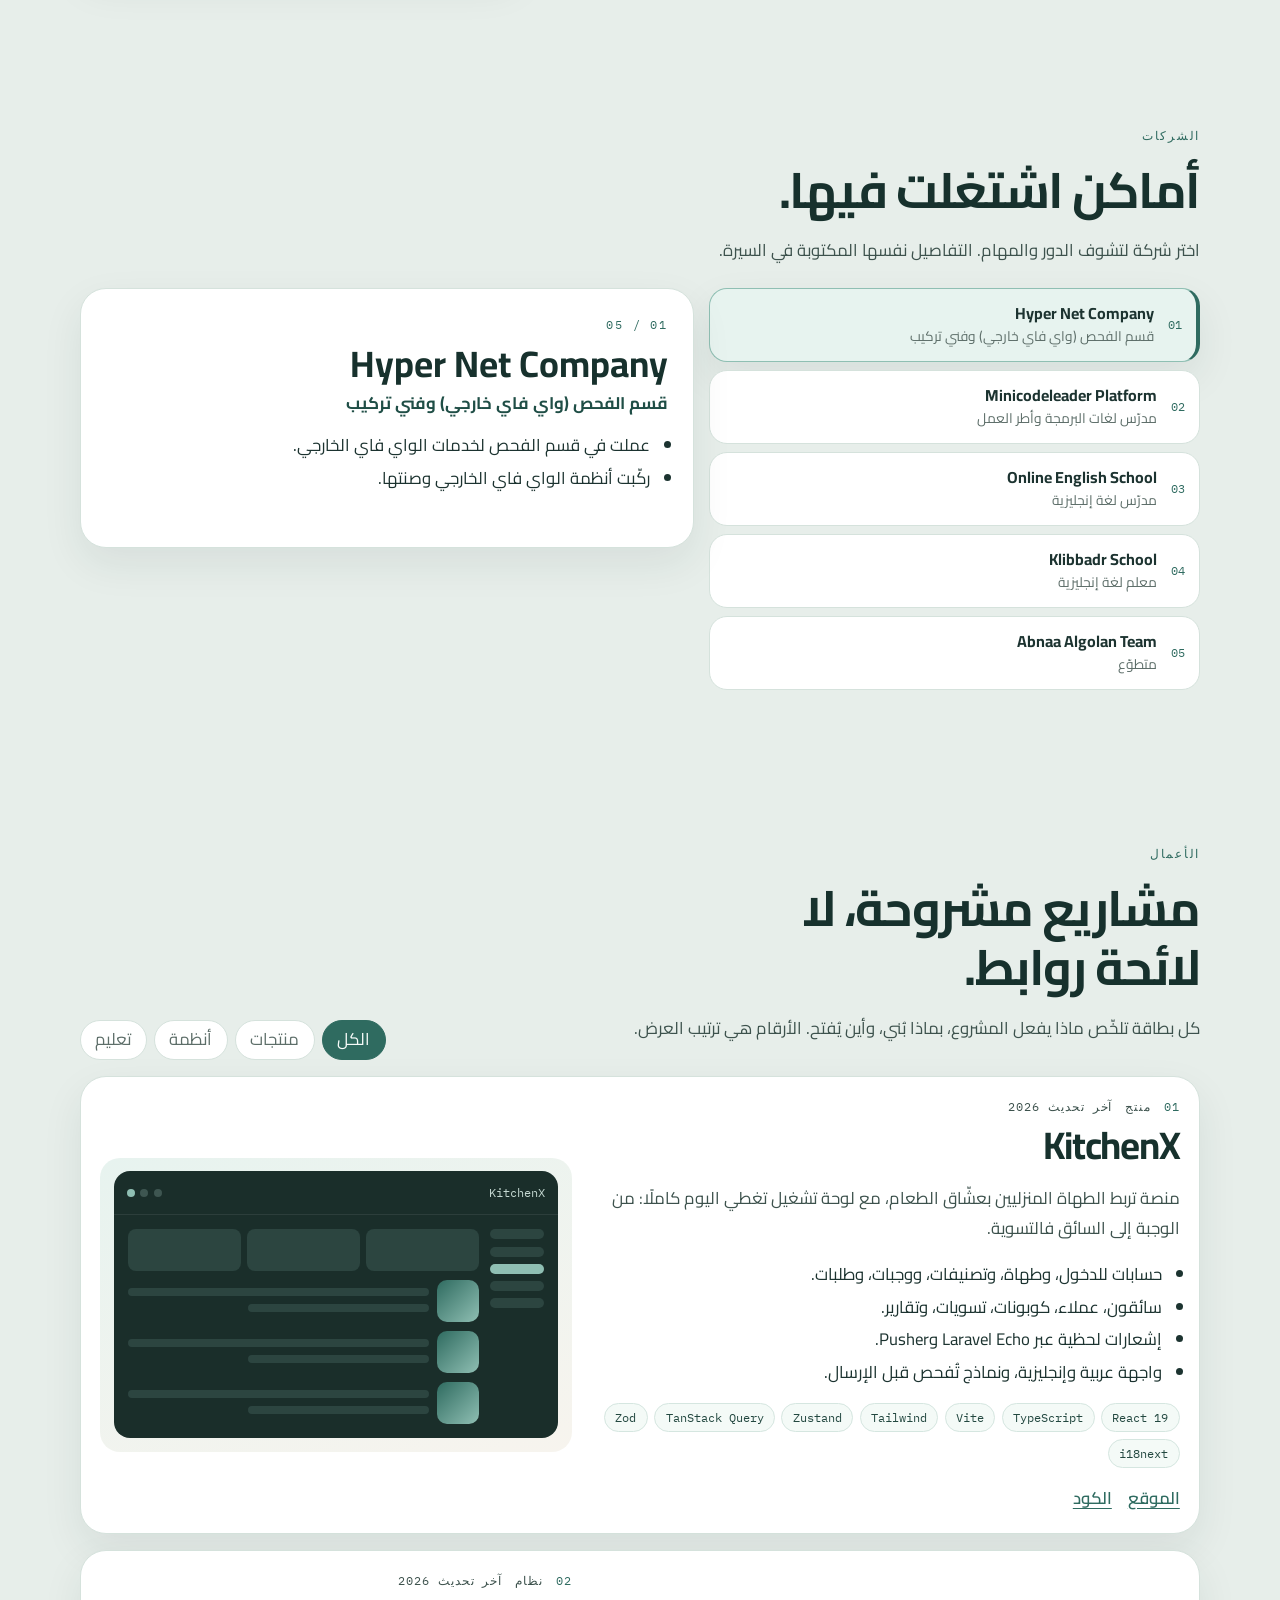
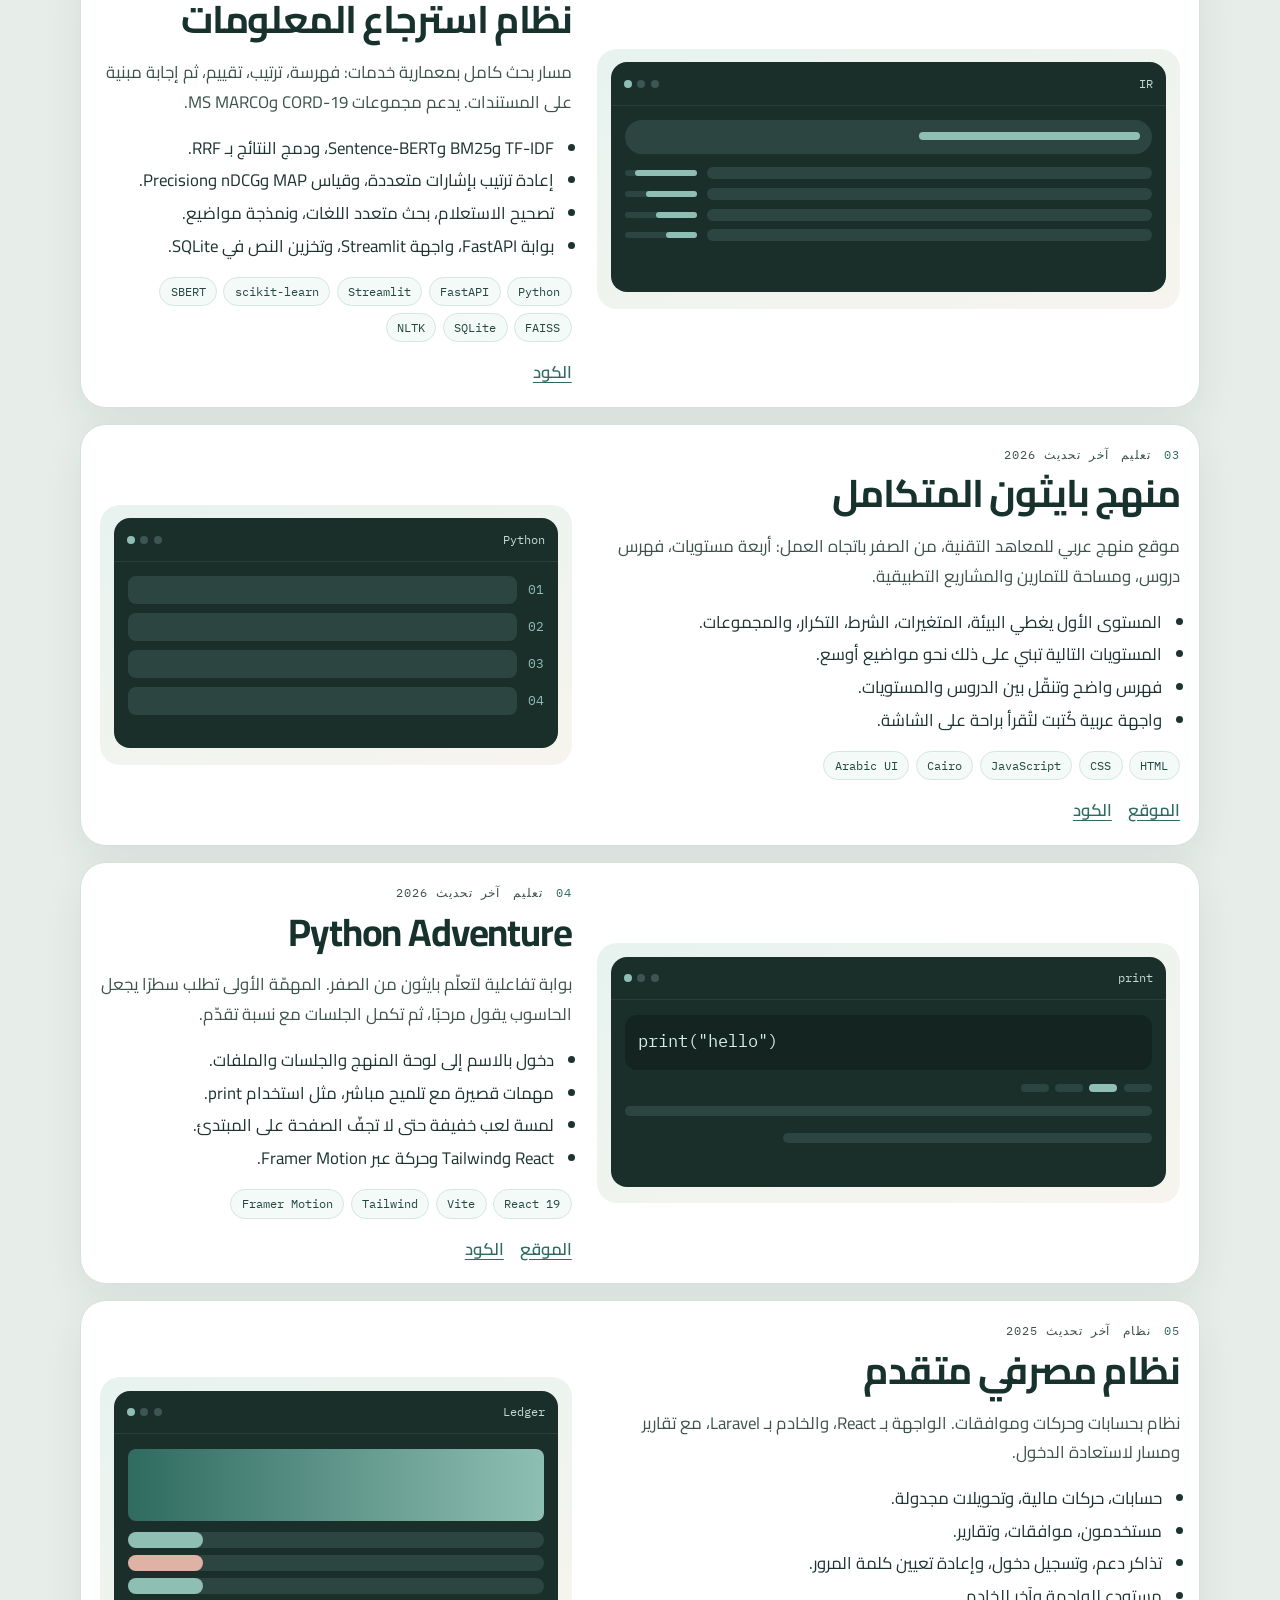
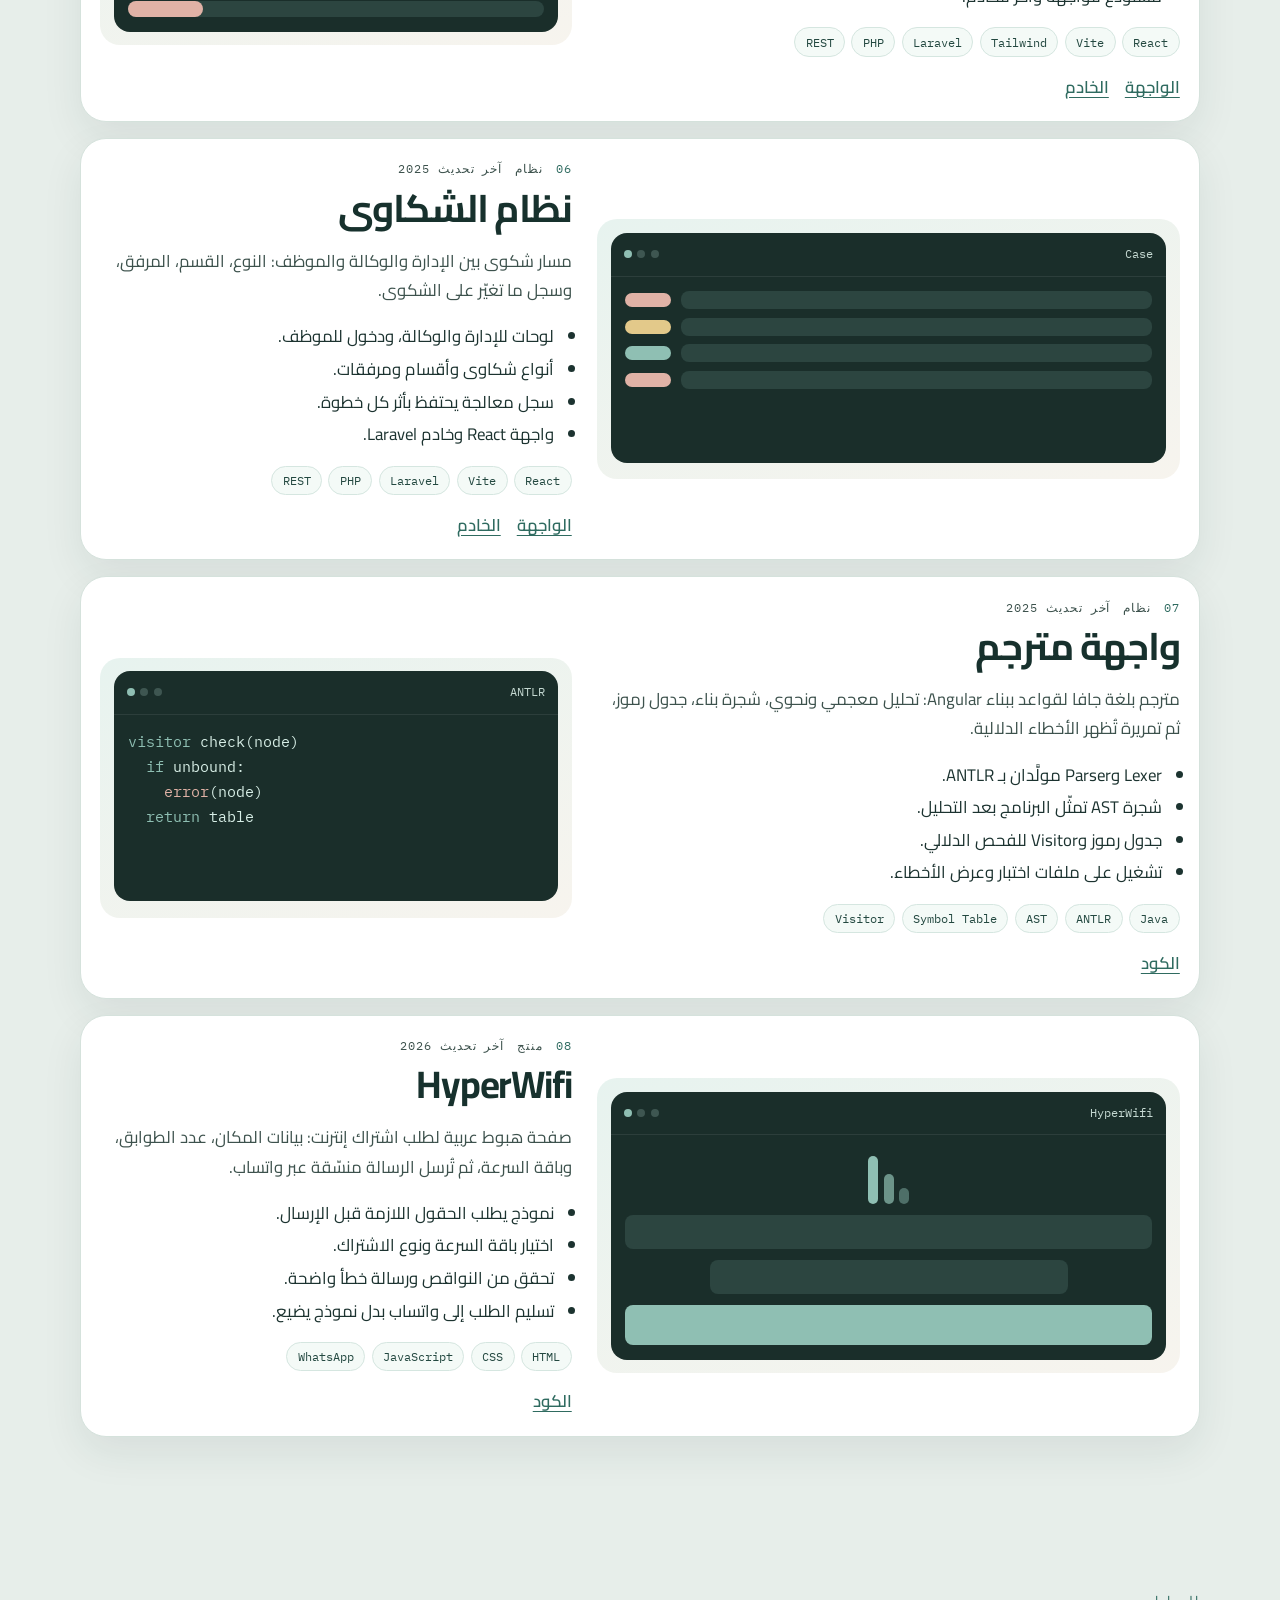
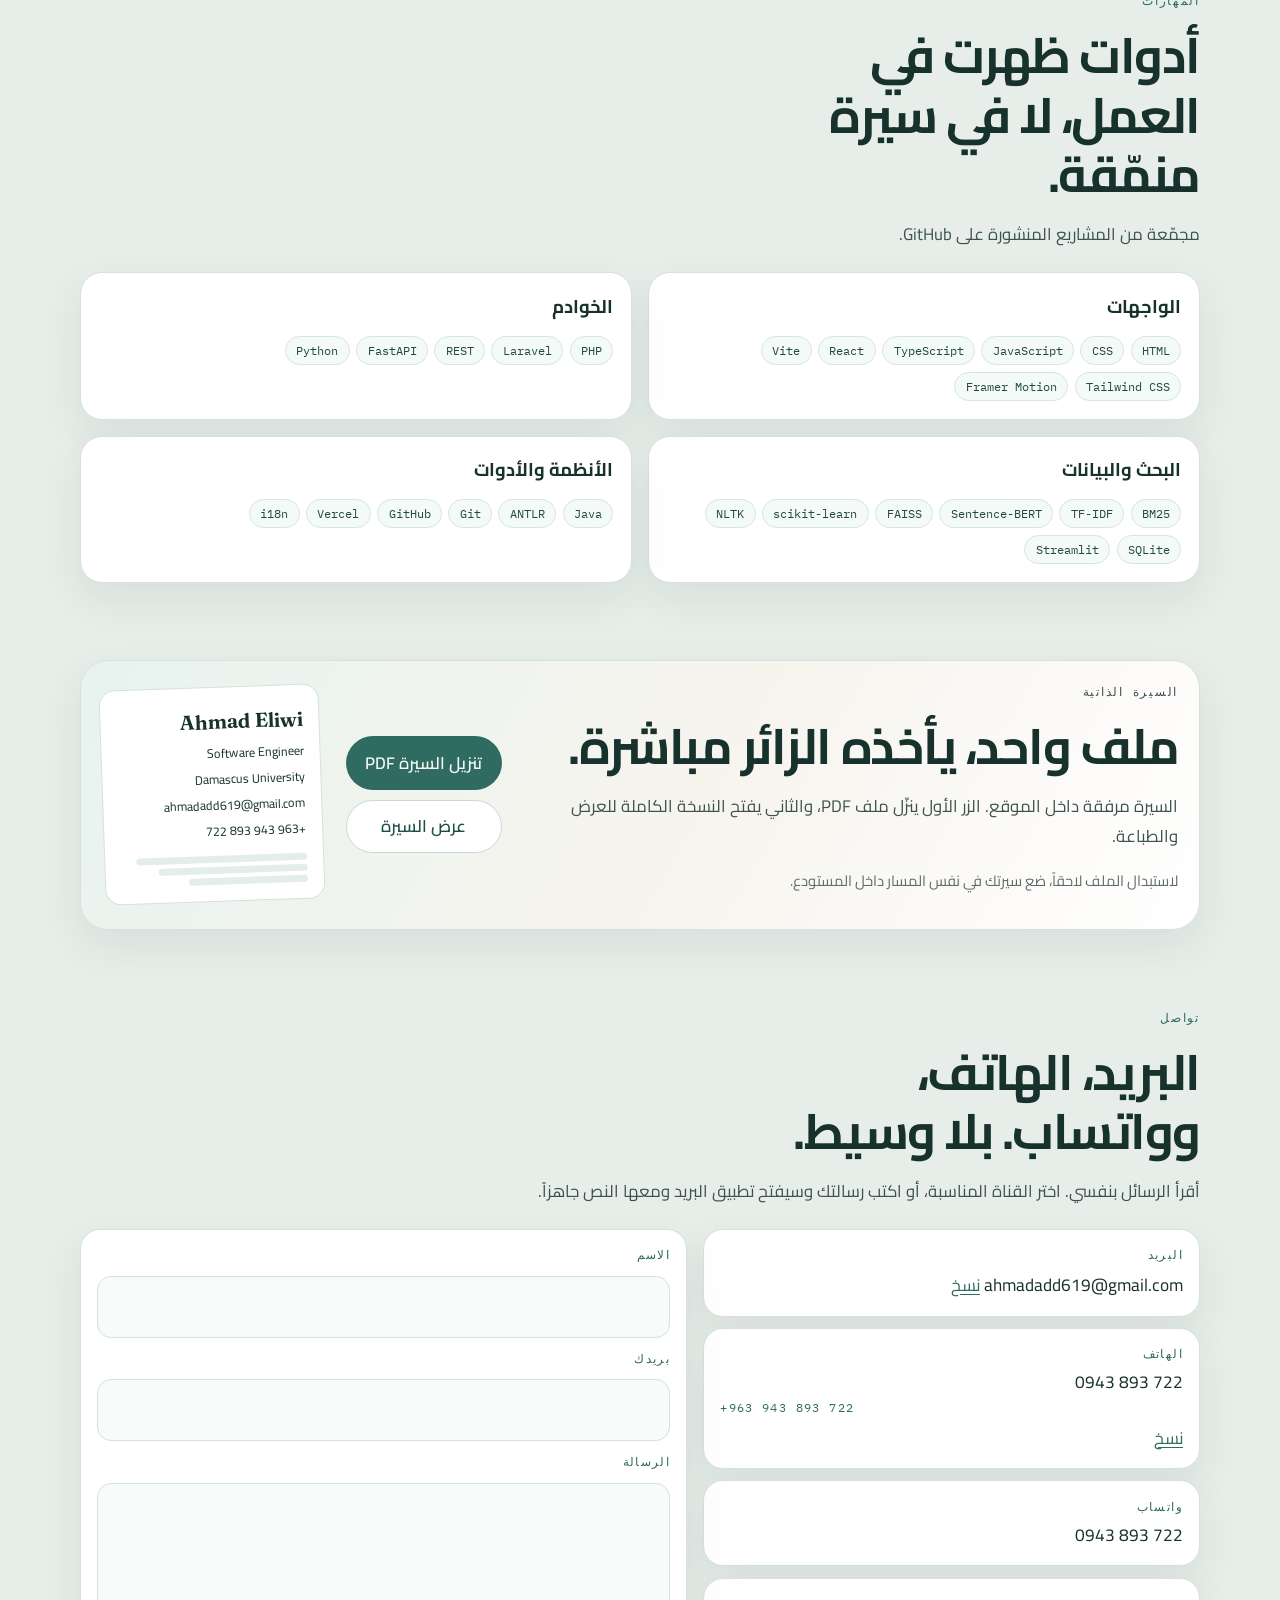
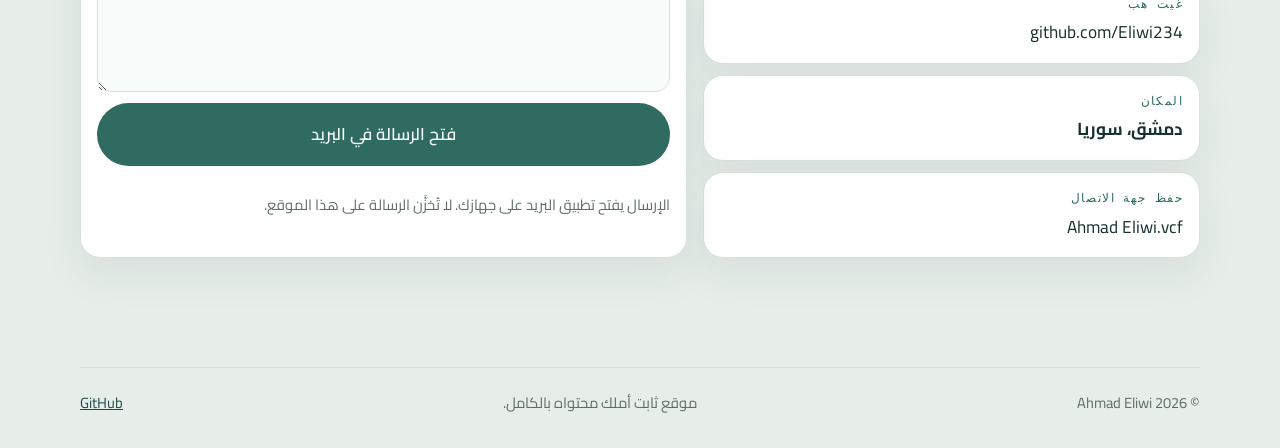
==== commit 38370453: "Add an interactive companies section and tighten the layout on small screens." ====
--- a/index.html
+++ b/index.html
@@ -56,8 +56,9 @@
     </button>
     <div class="nav-panel" id="nav-panel">
       <nav class="nav-links" aria-label="primary">
+        <a href="#about" data-i18n="nav.about">نبذة</a>
+        <a href="#companies" data-i18n="nav.companies">الشركات</a>
         <a href="#work" data-i18n="nav.work">الأعمال</a>
-        <a href="#about" data-i18n="nav.about">نبذة</a>
         <a href="#skills" data-i18n="nav.skills">المهارات</a>
         <a href="#contact" data-i18n="nav.contact">تواصل</a>
       </nav>
@@ -86,6 +87,7 @@
           <p class="hero-lead" data-i18n="hero.lead"></p>
           <div class="hero-actions">
             <a class="btn" href="#work" data-i18n="hero.primary">شاهد الأعمال</a>
+            <a class="btn ghost" href="#companies" data-i18n="hero.companies">الشركات</a>
             <a class="btn ghost" href="#contact" data-i18n="hero.secondary">تواصل معي</a>
           </div>
         </div>
@@ -127,6 +129,15 @@
           <div><dt data-i18n="about.p4t"></dt><dd data-i18n="about.p4d"></dd></div>
         </dl>
       </div>
+    </section>
+
+    <section class="section" id="companies">
+      <div class="section-head">
+        <p class="kicker" data-i18n="companies.kicker">الشركات</p>
+        <h2 data-i18n="companies.title"></h2>
+        <p class="section-lead" data-i18n="companies.lead"></p>
+      </div>
+      <div id="company-board" class="company-board"></div>
     </section>
 
     <section class="section" id="work">
--- a/css/styles.css
+++ b/css/styles.css
@@ -121,7 +121,9 @@
   color: var(--muted);
   font-size: 0.96rem;
 }
-.nav-links a:hover { color: var(--brass-deep); }
+.nav-links a:hover,
+.nav-links a.is-current { color: var(--brass-deep); }
+.nav-links a.is-current { font-weight: 700; }
 .nav-tools { display: flex; align-items: center; gap: 0.7rem; }
 .lang {
   display: flex;
@@ -183,6 +185,7 @@
 .btn:hover { transform: translateY(-1px); }
 
 .hero, .section, .cv-band, .footer { width: min(var(--max), calc(100% - var(--pad) * 2)); margin-inline: auto; }
+.section, .hero, .cv-band { scroll-margin-top: 88px; }
 .hero { padding-block: clamp(2.2rem, 6vw, 4.6rem) 2.4rem; }
 .hero-grid {
   display: grid;
@@ -362,6 +365,89 @@
   color: var(--brass);
 }
 .about-list dd { margin: 0.15rem 0 0; }
+
+.company-board {
+  display: grid;
+  grid-template-columns: minmax(250px, 0.92fr) minmax(0, 1.15fr);
+  gap: 0.9rem;
+  margin-top: 1.4rem;
+  align-items: start;
+}
+.company-rail { display: grid; gap: 0.5rem; }
+.company-tab {
+  display: flex;
+  align-items: center;
+  gap: 0.85rem;
+  width: 100%;
+  min-height: 74px;
+  padding: 0.75rem 0.9rem;
+  text-align: start;
+  background: #fff;
+  border: 1px solid var(--line);
+  border-radius: 18px;
+  cursor: pointer;
+  color: var(--text);
+}
+.company-tab span:last-child { min-width: 0; }
+.company-tab strong,
+.company-tab em { display: block; }
+.company-tab strong { font-size: 1rem; line-height: 1.35; }
+.company-tab em {
+  margin-top: 0.15rem;
+  font-style: normal;
+  color: var(--muted);
+  font-size: 0.86rem;
+  line-height: 1.4;
+}
+.company-index {
+  flex: 0 0 auto;
+  font-family: var(--mono);
+  color: var(--brass);
+  font-size: 0.78rem;
+}
+.company-tab[aria-selected="true"] {
+  background: #e7f3ef;
+  border-color: #8fbfb3;
+  border-inline-start: 4px solid var(--brass);
+  box-shadow: var(--shadow);
+}
+.company-panel {
+  background: #fff;
+  border: 1px solid var(--line);
+  border-radius: 26px;
+  padding: clamp(1.1rem, 2vw, 1.6rem);
+  box-shadow: var(--shadow);
+  min-height: 260px;
+  animation: rise 0.28s ease;
+}
+.company-count {
+  margin: 0;
+  font-family: var(--mono);
+  color: var(--brass);
+  letter-spacing: 0.14em;
+  font-size: 0.78rem;
+}
+.company-panel h3 {
+  margin: 0.35rem 0 0.2rem;
+  font-size: clamp(1.6rem, 3vw, 2.3rem);
+  line-height: 1.2;
+  color: #17312d;
+}
+[dir="ltr"] .company-panel h3 { font-family: var(--serif); font-weight: 520; }
+.company-role {
+  margin: 0 0 0.8rem;
+  color: var(--brass-deep);
+  font-weight: 650;
+}
+@keyframes rise {
+  from { opacity: 0; transform: translateY(8px); }
+  to { opacity: 1; transform: none; }
+}
+@media (hover: hover) {
+  .project { transition: transform 0.22s ease, box-shadow 0.22s ease; }
+  .project:hover { transform: translateY(-4px); box-shadow: 0 22px 48px rgba(28, 51, 48, 0.12); }
+  .company-tab:hover { border-color: #8fbfb3; }
+}
 
 .work-list { margin-top: 0.4rem; }
 .project {
@@ -702,13 +788,14 @@
 .empty { color: var(--muted); }
 
 @media (max-width: 980px) {
-  .hero-grid, .about-grid, .project, .contact-grid, .cv-band, .skill-groups { grid-template-columns: 1fr; }
+  .hero-grid, .about-grid, .project, .contact-grid, .cv-band, .skill-groups, .company-board { grid-template-columns: 1fr; }
   .project:nth-child(even) .stage { order: 0; }
   .section-head.split { display: grid; }
   .cv-actions { grid-template-columns: 1fr 1fr; }
   .paper { display: none; }
 }
-@media (max-width: 760px) {
+@media (max-width: 1080px) {
+  .nav { position: sticky; }
   .nav-toggle { display: inline-block; }
   .nav-panel {
     display: none;
@@ -725,11 +812,18 @@
   }
   .nav-panel.open { display: flex; }
   .nav-links, .nav-tools { flex-direction: column; align-items: stretch; }
-  .hero-name { font-size: clamp(3.4rem, 18vw, 5.2rem); }
+  .nav-links a { padding-block: 0.35rem; }
+}
+@media (max-width: 760px) {
+  .hero-name { font-size: clamp(3.2rem, 16vw, 4.6rem); }
   .cv-actions { grid-template-columns: 1fr; }
+  .hero-actions .btn { flex: 1 1 140px; }
+  .company-panel { min-height: 0; }
 }
 @media (prefers-reduced-motion: reduce) {
   html { scroll-behavior: auto; }
   .track { animation: none; }
   .btn:hover { transform: none; }
-}
+  .company-panel { animation: none; }
+  .project { transition: none; }
+}
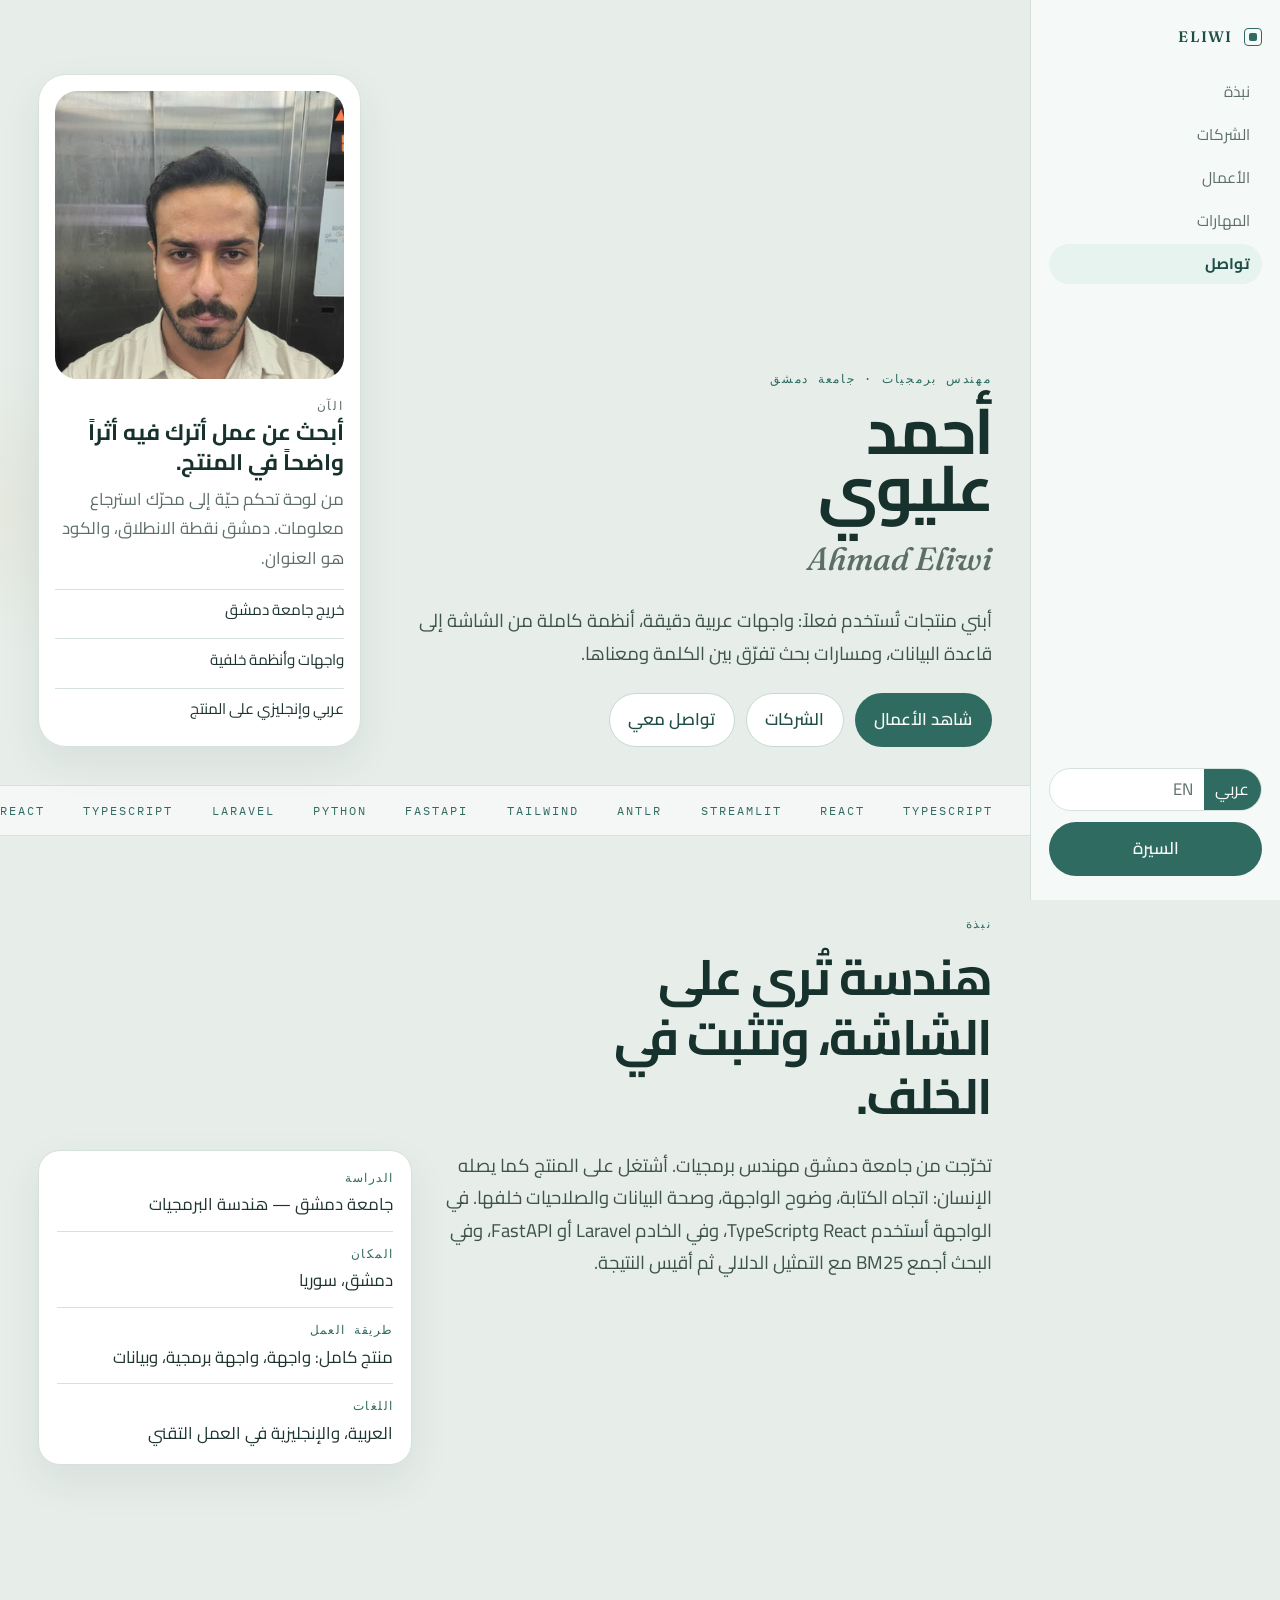
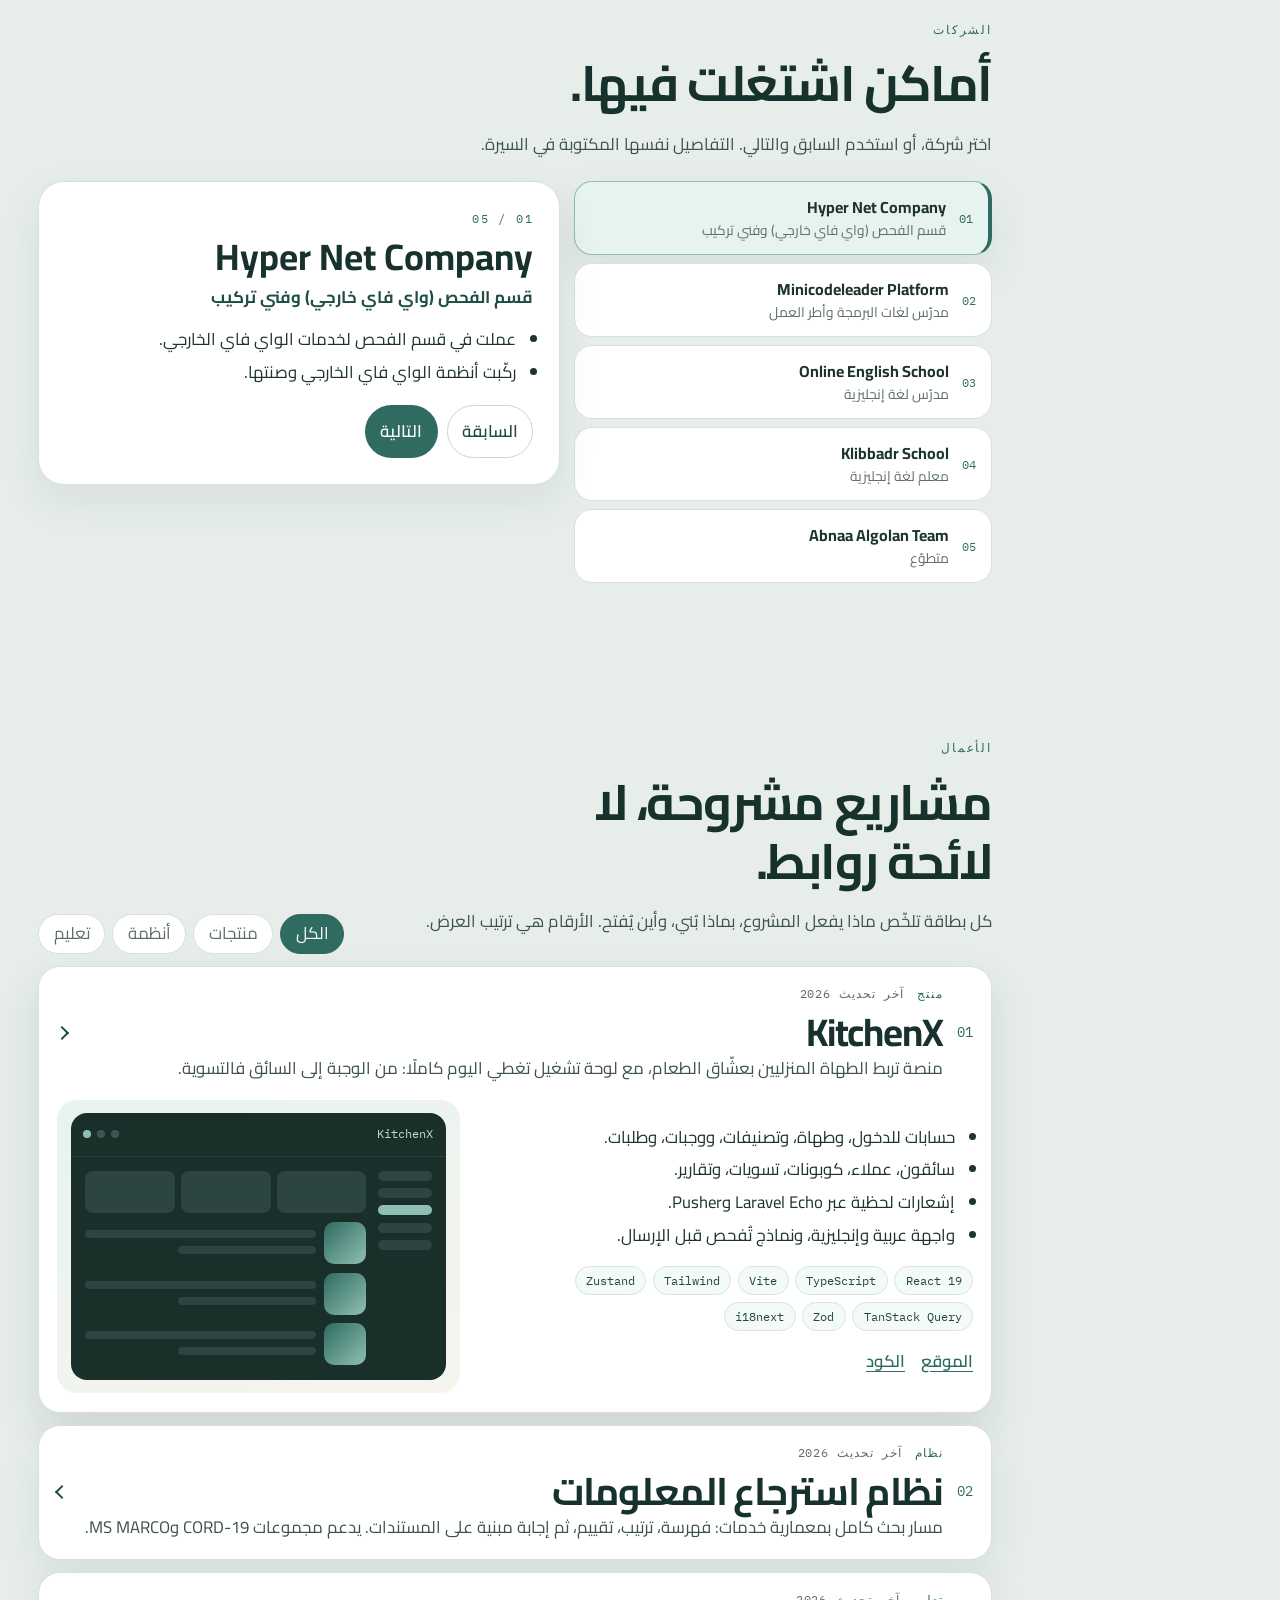
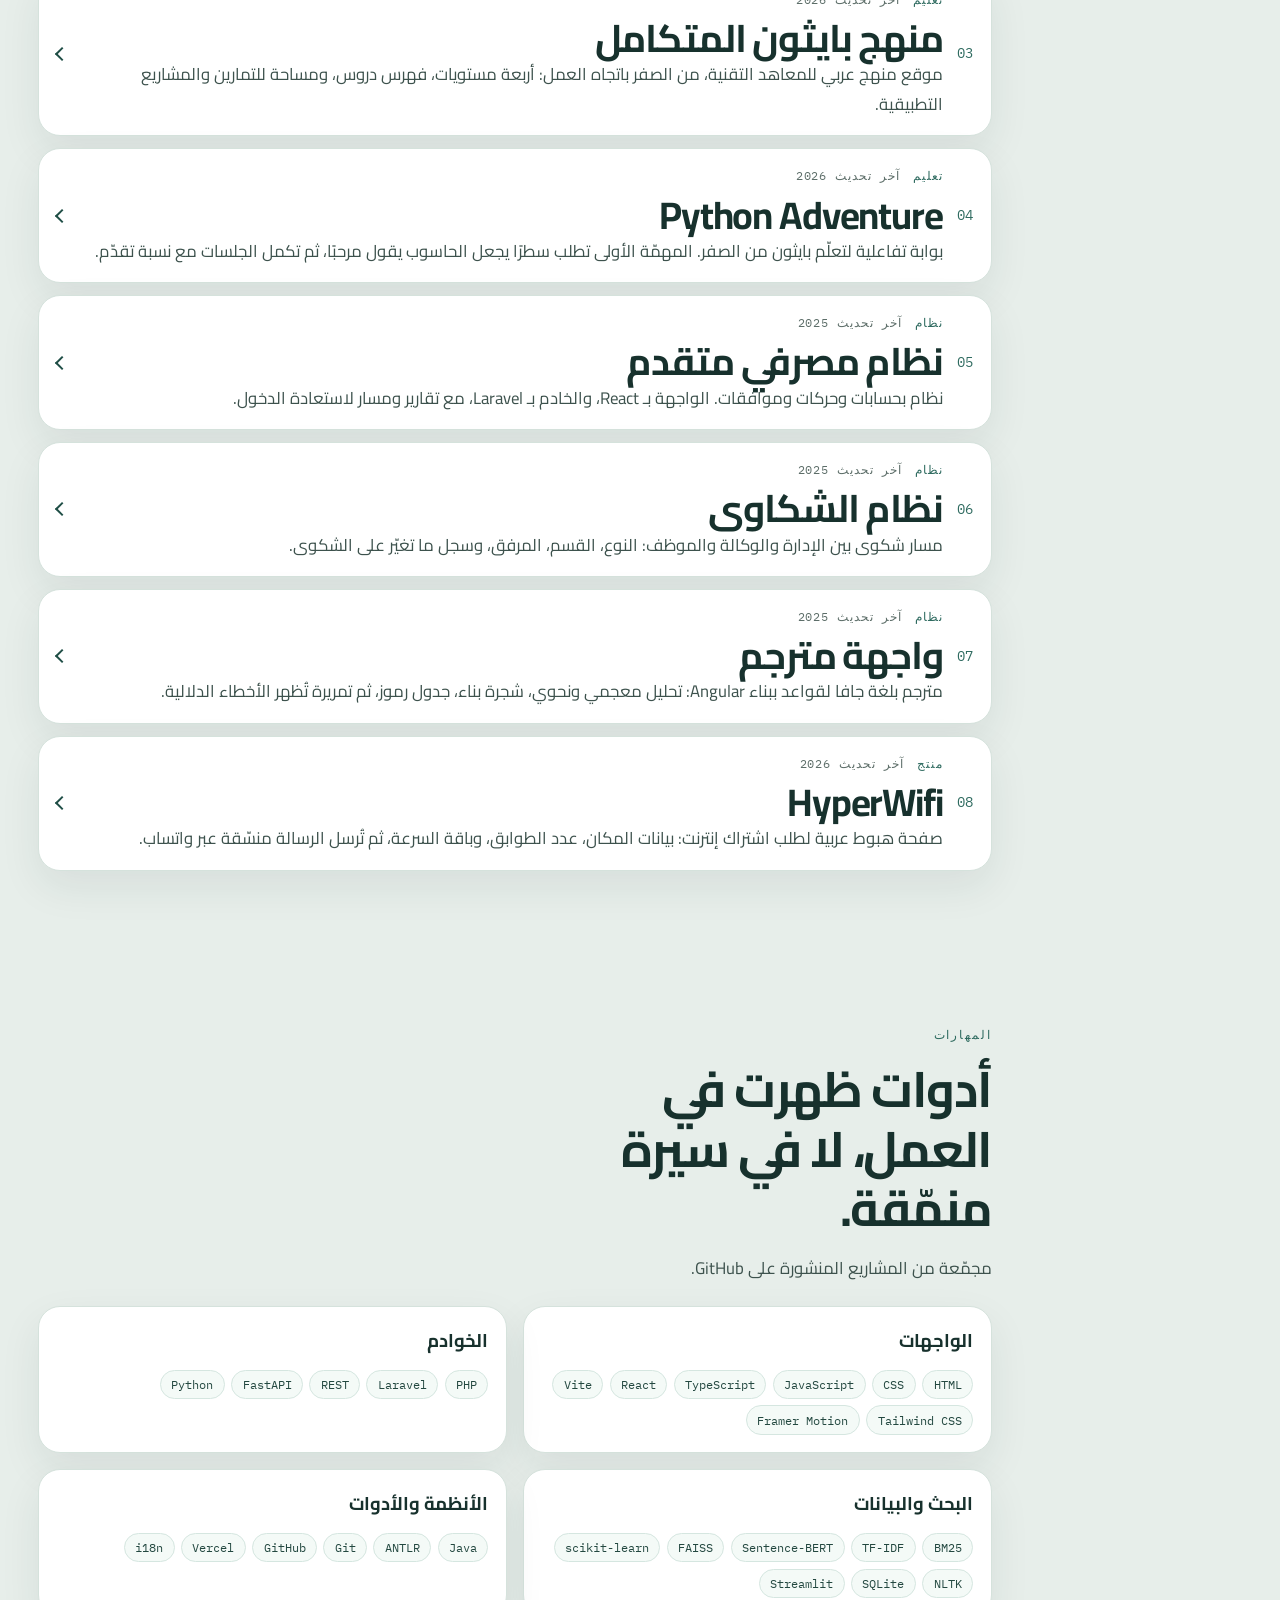
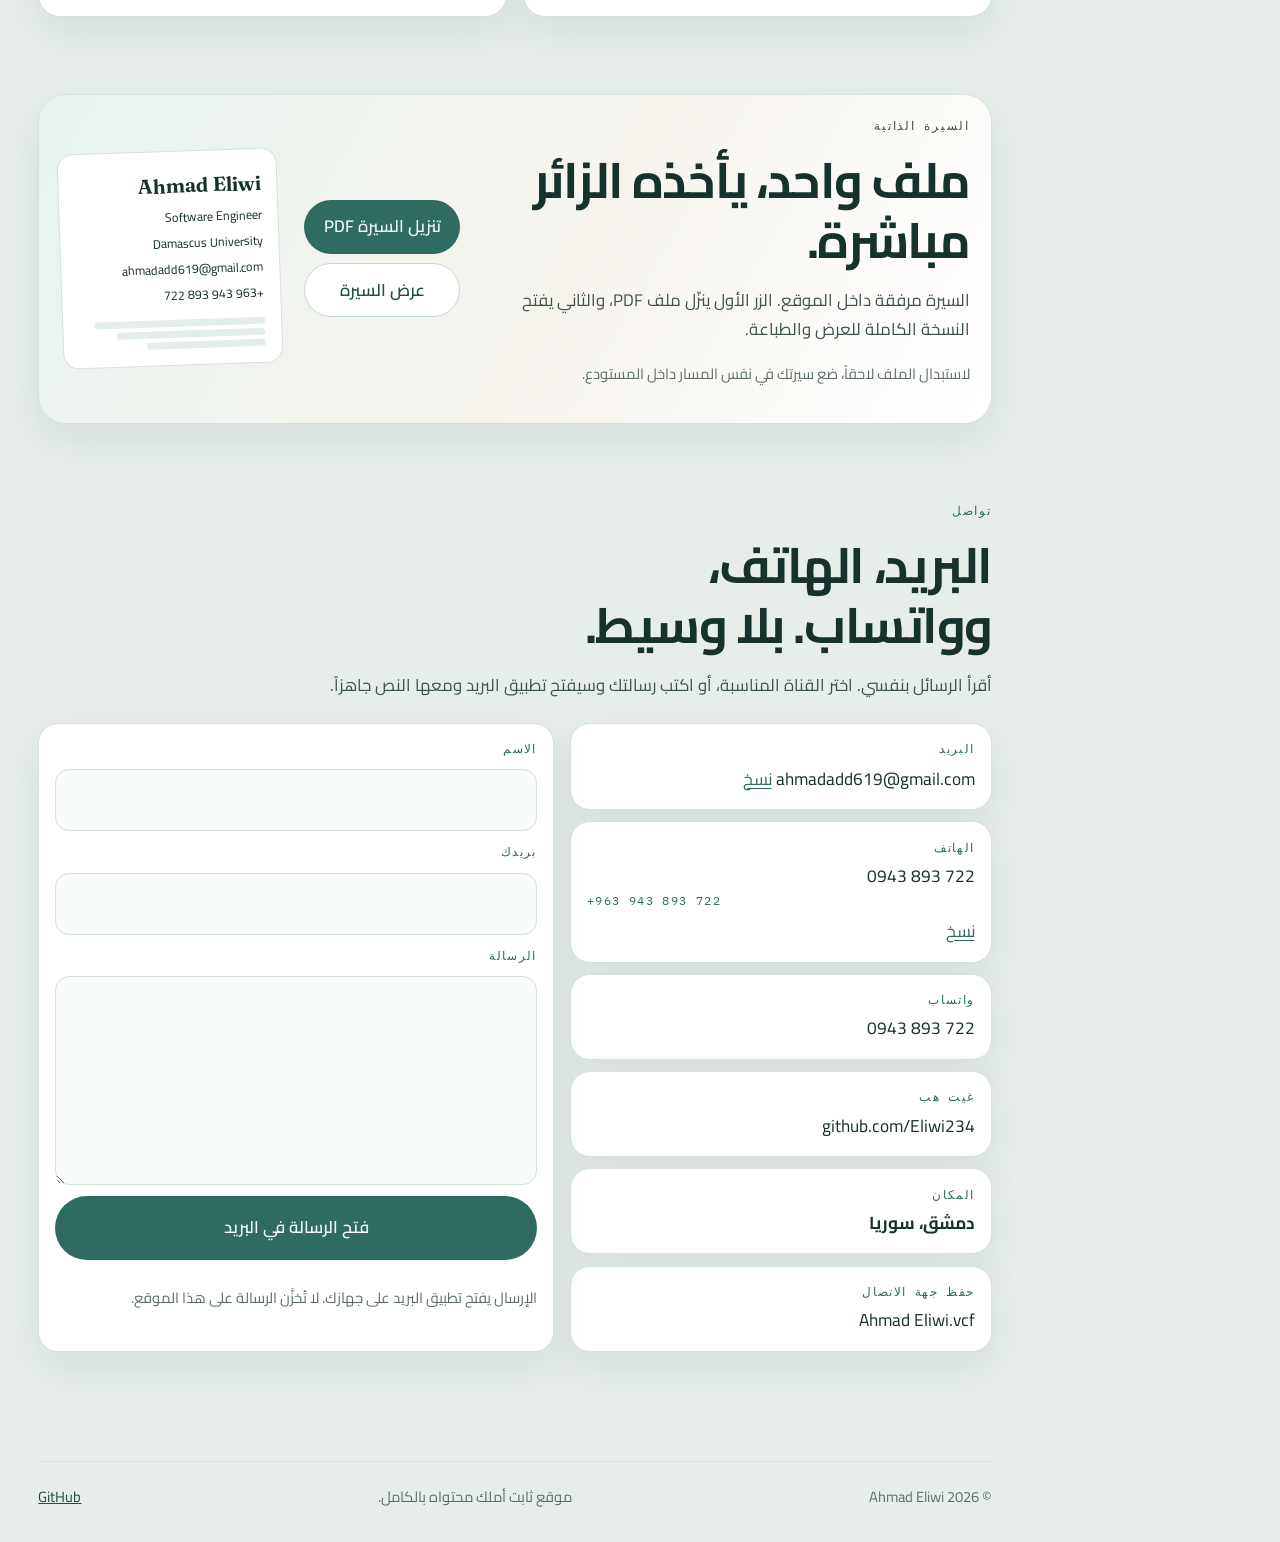
==== commit e80b41c8: "Make the portfolio interactive with a side nav, opening projects, and a pointer glow." ====
--- a/index.html
+++ b/index.html
@@ -43,6 +43,7 @@
 </head>
 <body>
   <a class="skip" href="#content">تخطي إلى المحتوى</a>
+  <div class="glow" id="glow" aria-hidden="true"></div>
   <div class="progress" id="progress"></div>
 
   <header class="nav">
@@ -75,7 +76,7 @@
   </header>
 
   <main id="content">
-    <section class="hero" id="top">
+    <section class="hero reveal" id="top">
       <div class="hero-grid">
         <div>
           <p class="eyebrow" data-i18n="hero.eyebrow">مهندس برمجيات · جامعة دمشق</p>
@@ -115,7 +116,7 @@
       </div>
     </div>
 
-    <section class="section" id="about">
+    <section class="section reveal" id="about">
       <div class="section-head">
         <p class="kicker" data-i18n="about.kicker">نبذة</p>
         <h2 data-i18n="about.title"></h2>
@@ -131,7 +132,7 @@
       </div>
     </section>
 
-    <section class="section" id="companies">
+    <section class="section reveal" id="companies">
       <div class="section-head">
         <p class="kicker" data-i18n="companies.kicker">الشركات</p>
         <h2 data-i18n="companies.title"></h2>
@@ -140,7 +141,7 @@
       <div id="company-board" class="company-board"></div>
     </section>
 
-    <section class="section" id="work">
+    <section class="section reveal" id="work">
       <div class="section-head split">
         <div>
           <p class="kicker" data-i18n="work.kicker">الأعمال</p>
@@ -157,7 +158,7 @@
       <div id="work-list" class="work-list"></div>
     </section>
 
-    <section class="section" id="skills">
+    <section class="section reveal" id="skills">
       <div class="section-head">
         <p class="kicker" data-i18n="skills.kicker">المهارات</p>
         <h2 data-i18n="skills.title"></h2>
@@ -166,7 +167,7 @@
       <div id="skill-groups" class="skill-groups"></div>
     </section>
 
-    <section class="cv-band" id="cv">
+    <section class="cv-band reveal" id="cv">
       <div>
         <p class="kicker" data-i18n="cv.kicker">السيرة الذاتية</p>
         <h2 data-i18n="cv.title"></h2>
@@ -187,7 +188,7 @@
       </aside>
     </section>
 
-    <section class="section contact" id="contact">
+    <section class="section contact reveal" id="contact">
       <div class="section-head">
         <p class="kicker" data-i18n="contact.kicker">تواصل</p>
         <h2 data-i18n="contact.title"></h2>
--- a/css/styles.css
+++ b/css/styles.css
@@ -59,6 +59,22 @@
   clip: rect(0 0 0 0);
 }
 
+.glow {
+  display: none;
+  position: fixed;
+  z-index: 2;
+  width: 540px;
+  height: 540px;
+  left: var(--mx, -999px);
+  top: var(--my, -999px);
+  transform: translate(-50%, -50%);
+  border-radius: 50%;
+  background: radial-gradient(circle, rgba(47, 107, 96, 0.22), transparent 68%);
+  pointer-events: none;
+  mix-blend-mode: multiply;
+}
+html.motion .glow { display: block; }
+
 .progress {
   position: fixed;
   inset-inline: 0;
@@ -443,25 +459,72 @@
   from { opacity: 0; transform: translateY(8px); }
   to { opacity: 1; transform: none; }
 }
+.company-steps { display: flex; flex-wrap: wrap; gap: 0.55rem; margin-top: 1.1rem; }
+html.motion .reveal {
+  opacity: 0;
+  transform: translateY(18px);
+  transition: opacity 0.55s ease, transform 0.55s ease;
+}
+html.motion .reveal.is-in { opacity: 1; transform: none; }
 @media (hover: hover) {
-  .project { transition: transform 0.22s ease, box-shadow 0.22s ease; }
-  .project:hover { transform: translateY(-4px); box-shadow: 0 22px 48px rgba(28, 51, 48, 0.12); }
+  .work-list:hover .project { opacity: 0.42; }
+  .work-list:hover .project:hover,
+  .work-list .project.is-open { opacity: 1; }
+  .project-toggle:hover h3 { color: var(--brass-deep); }
   .company-tab:hover { border-color: #8fbfb3; }
+  .skill-group li { transition: transform 0.15s ease, background 0.15s ease; }
+  .skill-group li:hover { transform: translateY(-2px); background: #e7f3ef; }
 }
 
 .work-list { margin-top: 0.4rem; }
 .project {
-  display: grid;
-  grid-template-columns: minmax(0, 1.05fr) minmax(260px, 0.85fr);
-  gap: 1.6rem;
-  margin-top: 1rem;
-  padding: 1.2rem;
-  background: #fff;
-  border: 1px solid var(--line);
-  border-radius: 26px;
+  display: block;
+  margin-top: 0.75rem;
+  background: #fff;
+  border: 1px solid var(--line);
+  border-radius: 22px;
+  box-shadow: var(--shadow);
+  overflow: hidden;
+  transition: opacity 0.2s ease, transform 0.2s ease, box-shadow 0.2s ease;
+}
+.project-toggle {
+  width: 100%;
+  display: grid;
+  grid-template-columns: auto minmax(0, 1fr) auto;
+  gap: 0.9rem;
   align-items: center;
-  box-shadow: var(--shadow);
-}
+  padding: 1rem 1.1rem;
+  background: transparent;
+  border: 0;
+  text-align: start;
+  cursor: pointer;
+}
+.project-num {
+  font-family: var(--mono);
+  color: var(--brass);
+  font-size: 0.85rem;
+}
+.project-title-wrap { min-width: 0; }
+.project-toggle h3 { margin: 0.1rem 0; }
+.project-toggle p { margin: 0; color: #3d524d; }
+.project-arrow {
+  width: 10px;
+  height: 10px;
+  border-inline-end: 2px solid var(--brass-deep);
+  border-bottom: 2px solid var(--brass-deep);
+  transform: rotate(45deg);
+  transition: transform 0.2s ease;
+}
+.project.is-open .project-arrow { transform: rotate(225deg); }
+.project.is-open { box-shadow: 0 18px 40px rgba(28, 51, 48, 0.12); }
+.project-detail {
+  display: grid;
+  grid-template-columns: minmax(0, 1.05fr) minmax(220px, 0.85fr);
+  gap: 1rem;
+  padding: 0 1.1rem 1.15rem;
+  align-items: center;
+}
+.project-detail[hidden] { display: none !important; }
 .project:nth-child(even) .stage { order: -1; }
 .project[hidden] { display: none !important; }
 .project-kicker {
@@ -787,8 +850,46 @@
 .noscript { width: min(var(--max), calc(100% - 2rem)); margin: 1rem auto; }
 .empty { color: var(--muted); }
 
+@media (min-width: 1100px) {
+  body {
+    display: grid;
+    grid-template-columns: 250px minmax(0, 1fr);
+    align-items: start;
+  }
+  body > .nav {
+    position: sticky;
+    top: 0;
+    height: 100vh;
+    min-height: 0;
+    grid-column: 1;
+    grid-row: 1 / span 2;
+    flex-direction: column;
+    align-items: stretch;
+    justify-content: flex-start;
+    gap: 1.4rem;
+    padding: 1.5rem 1.15rem;
+    border-bottom: 0;
+    border-inline-end: 1px solid var(--line);
+  }
+  body > main,
+  body > .footer { grid-column: 2; }
+  .nav-panel {
+    display: flex;
+    flex-direction: column;
+    align-items: stretch;
+    margin: 0;
+    gap: 1.2rem;
+    flex: 1;
+  }
+  .nav-links { flex-direction: column; gap: 0.2rem; }
+  .nav-links a { padding: 0.4rem 0.75rem; border-radius: 999px; }
+  .nav-links a.is-current { background: #e7f3ef; }
+  .nav-tools { flex-direction: column; align-items: stretch; margin-top: auto; }
+  .nav-toggle { display: none; }
+  .hero-name { font-size: clamp(3.2rem, 5vw, 5.4rem); }
+}
 @media (max-width: 980px) {
-  .hero-grid, .about-grid, .project, .contact-grid, .cv-band, .skill-groups, .company-board { grid-template-columns: 1fr; }
+  .hero-grid, .about-grid, .project-detail, .contact-grid, .cv-band, .skill-groups, .company-board { grid-template-columns: 1fr; }
   .project:nth-child(even) .stage { order: 0; }
   .section-head.split { display: grid; }
   .cv-actions { grid-template-columns: 1fr 1fr; }
@@ -826,4 +927,6 @@
   .btn:hover { transform: none; }
   .company-panel { animation: none; }
   .project { transition: none; }
-}
+  html.motion .reveal { opacity: 1; transform: none; transition: none; }
+  html.motion .glow { display: none; }
+}
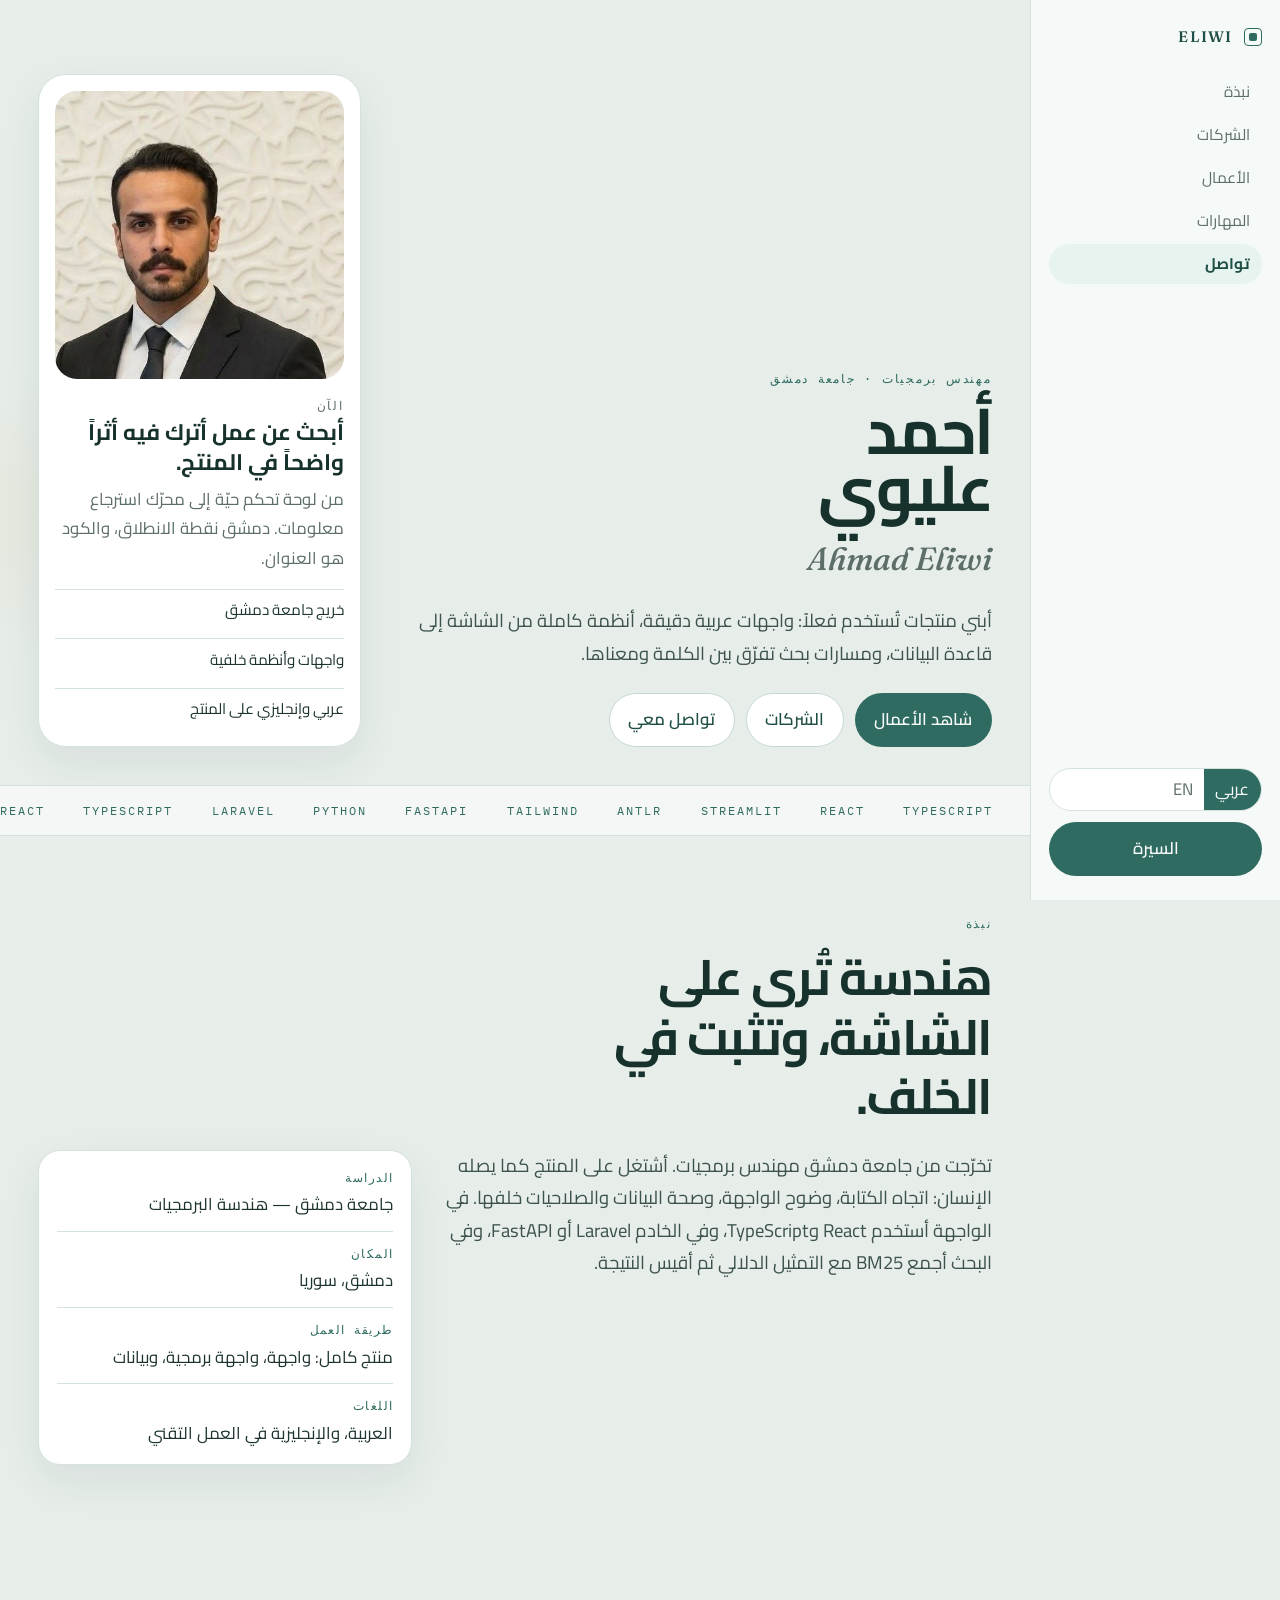
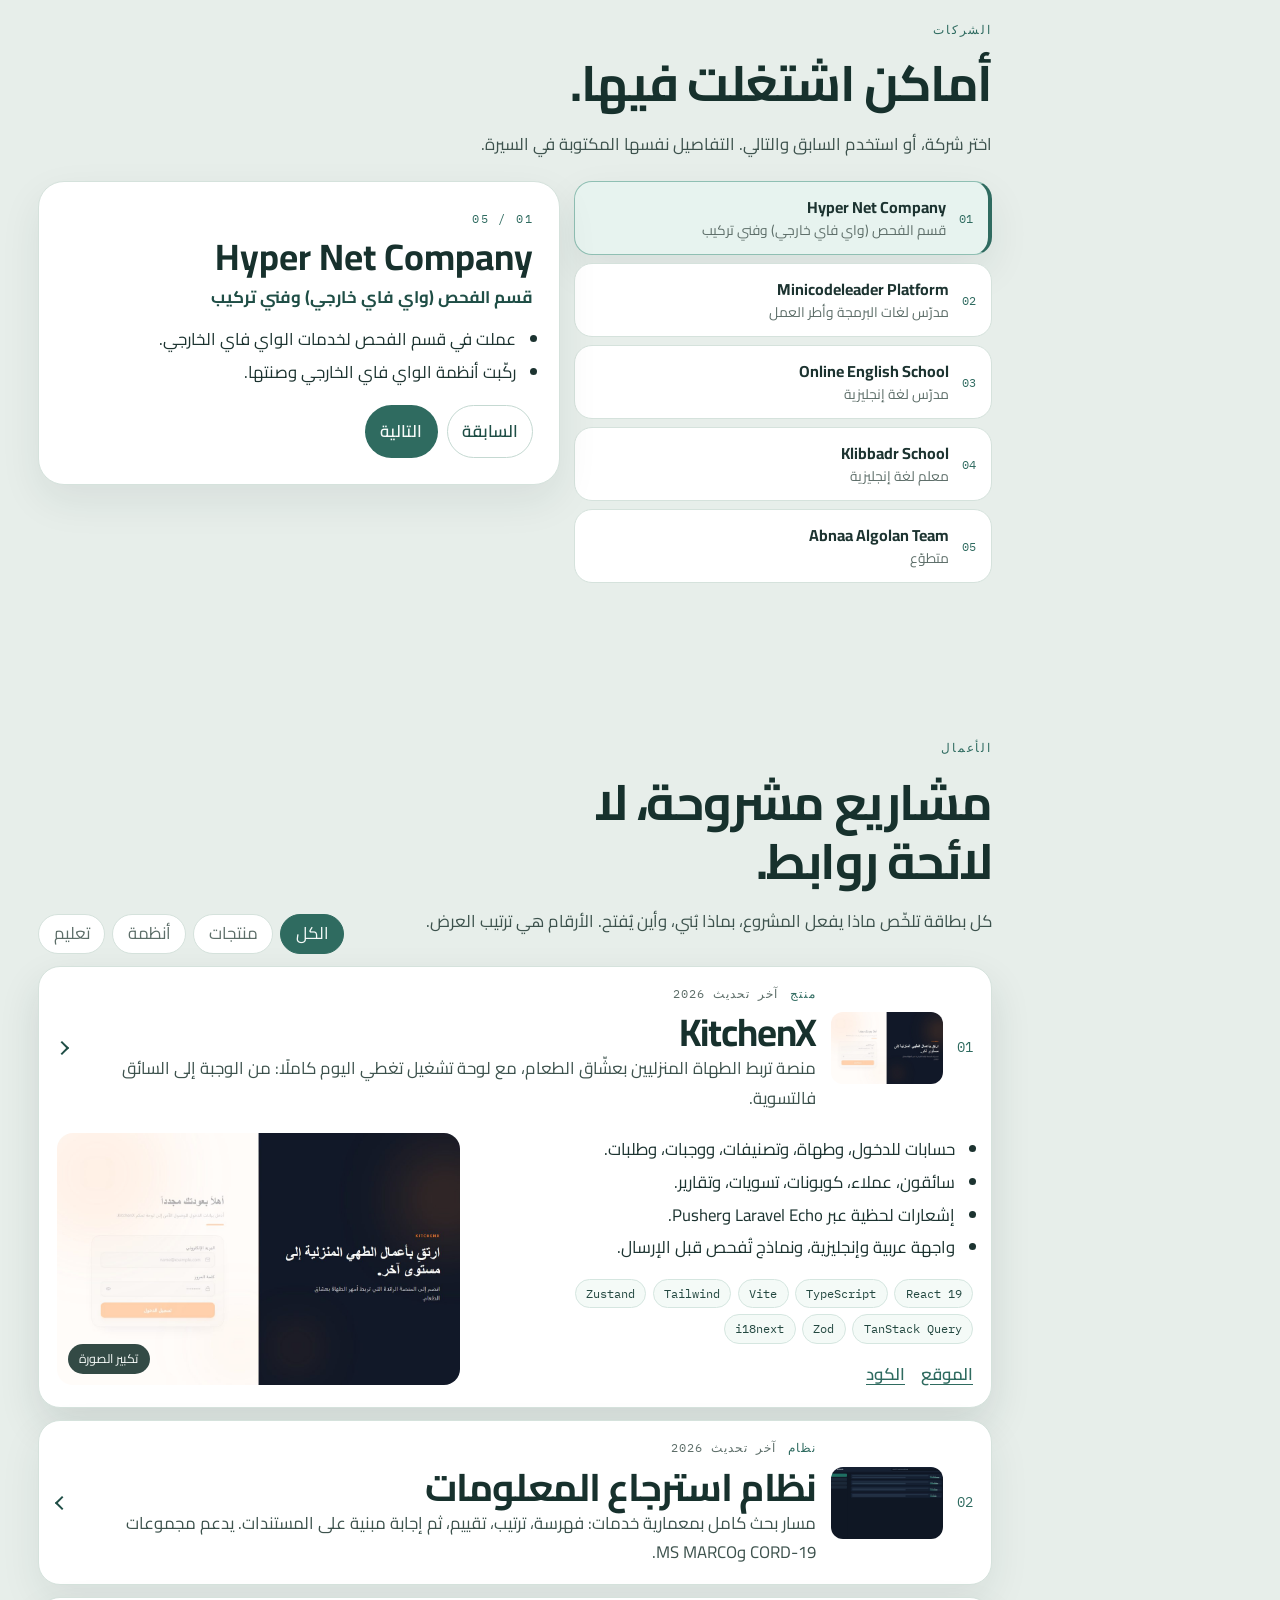
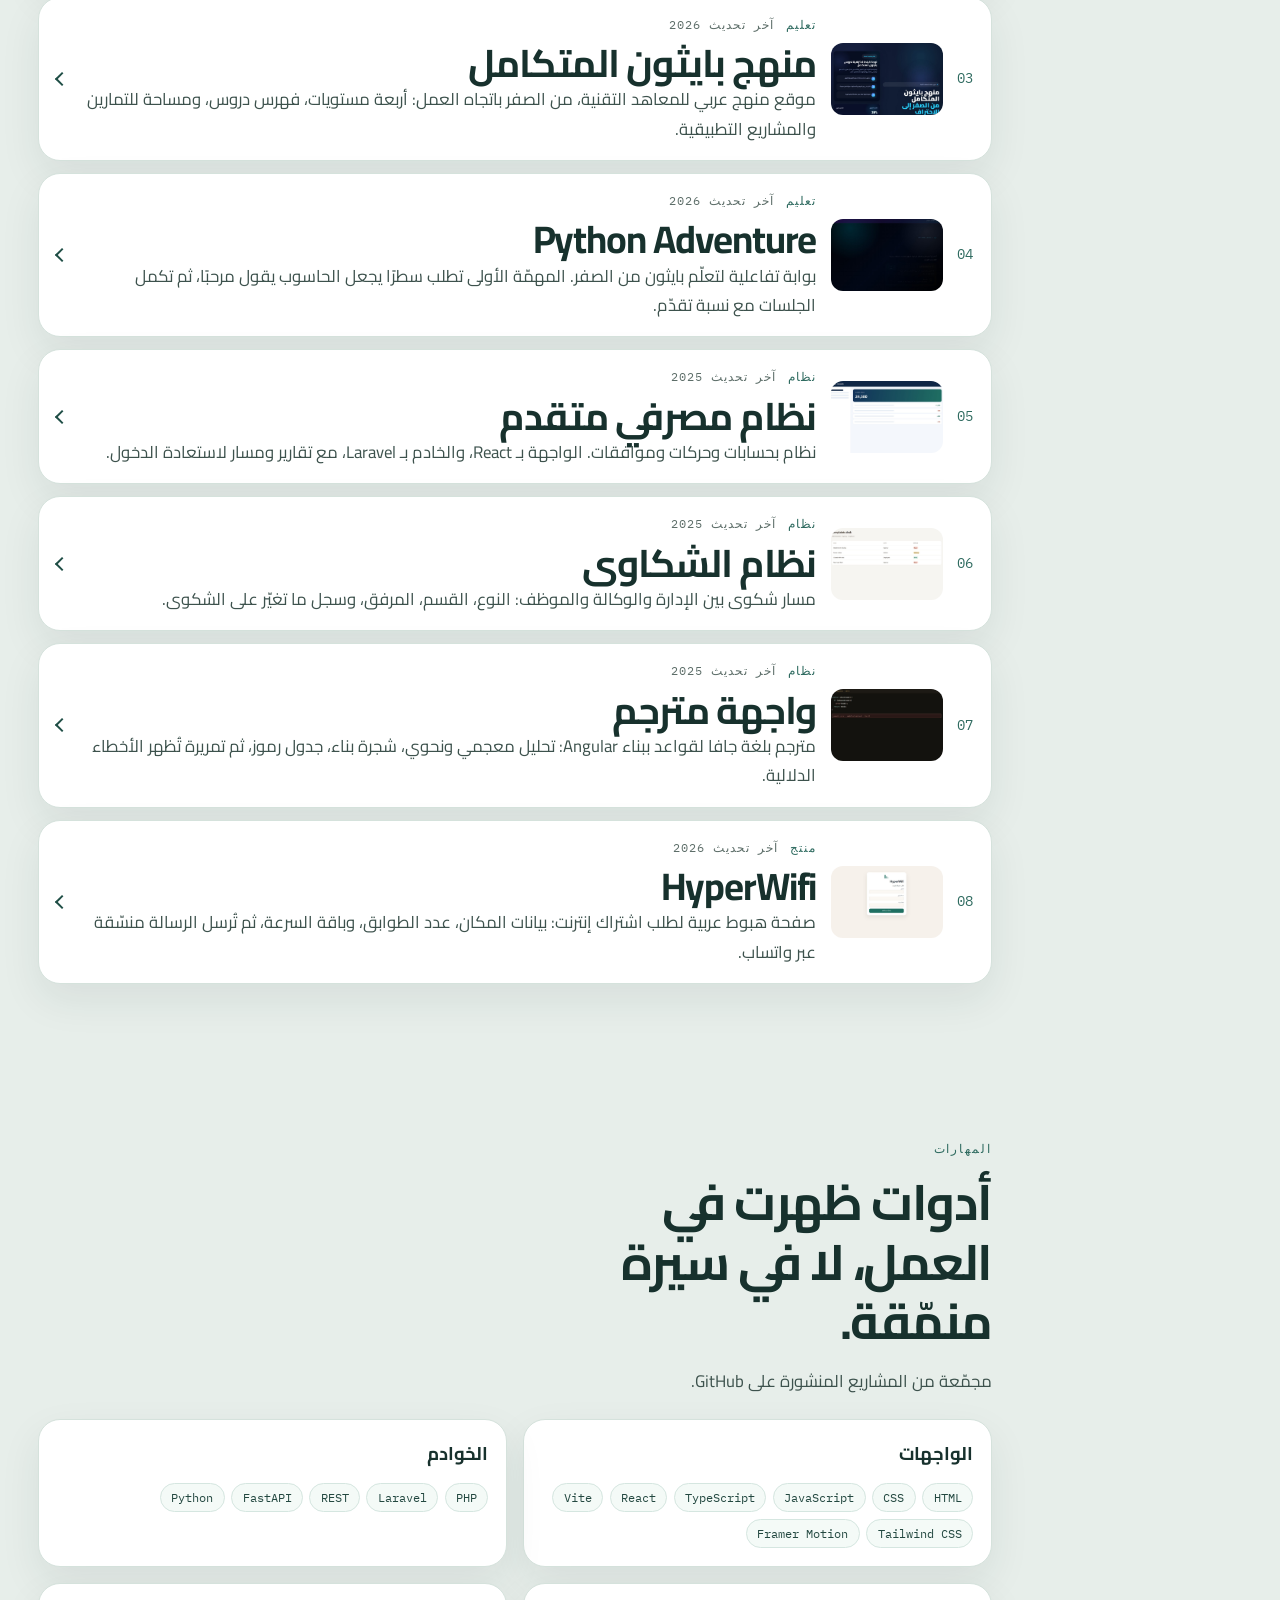
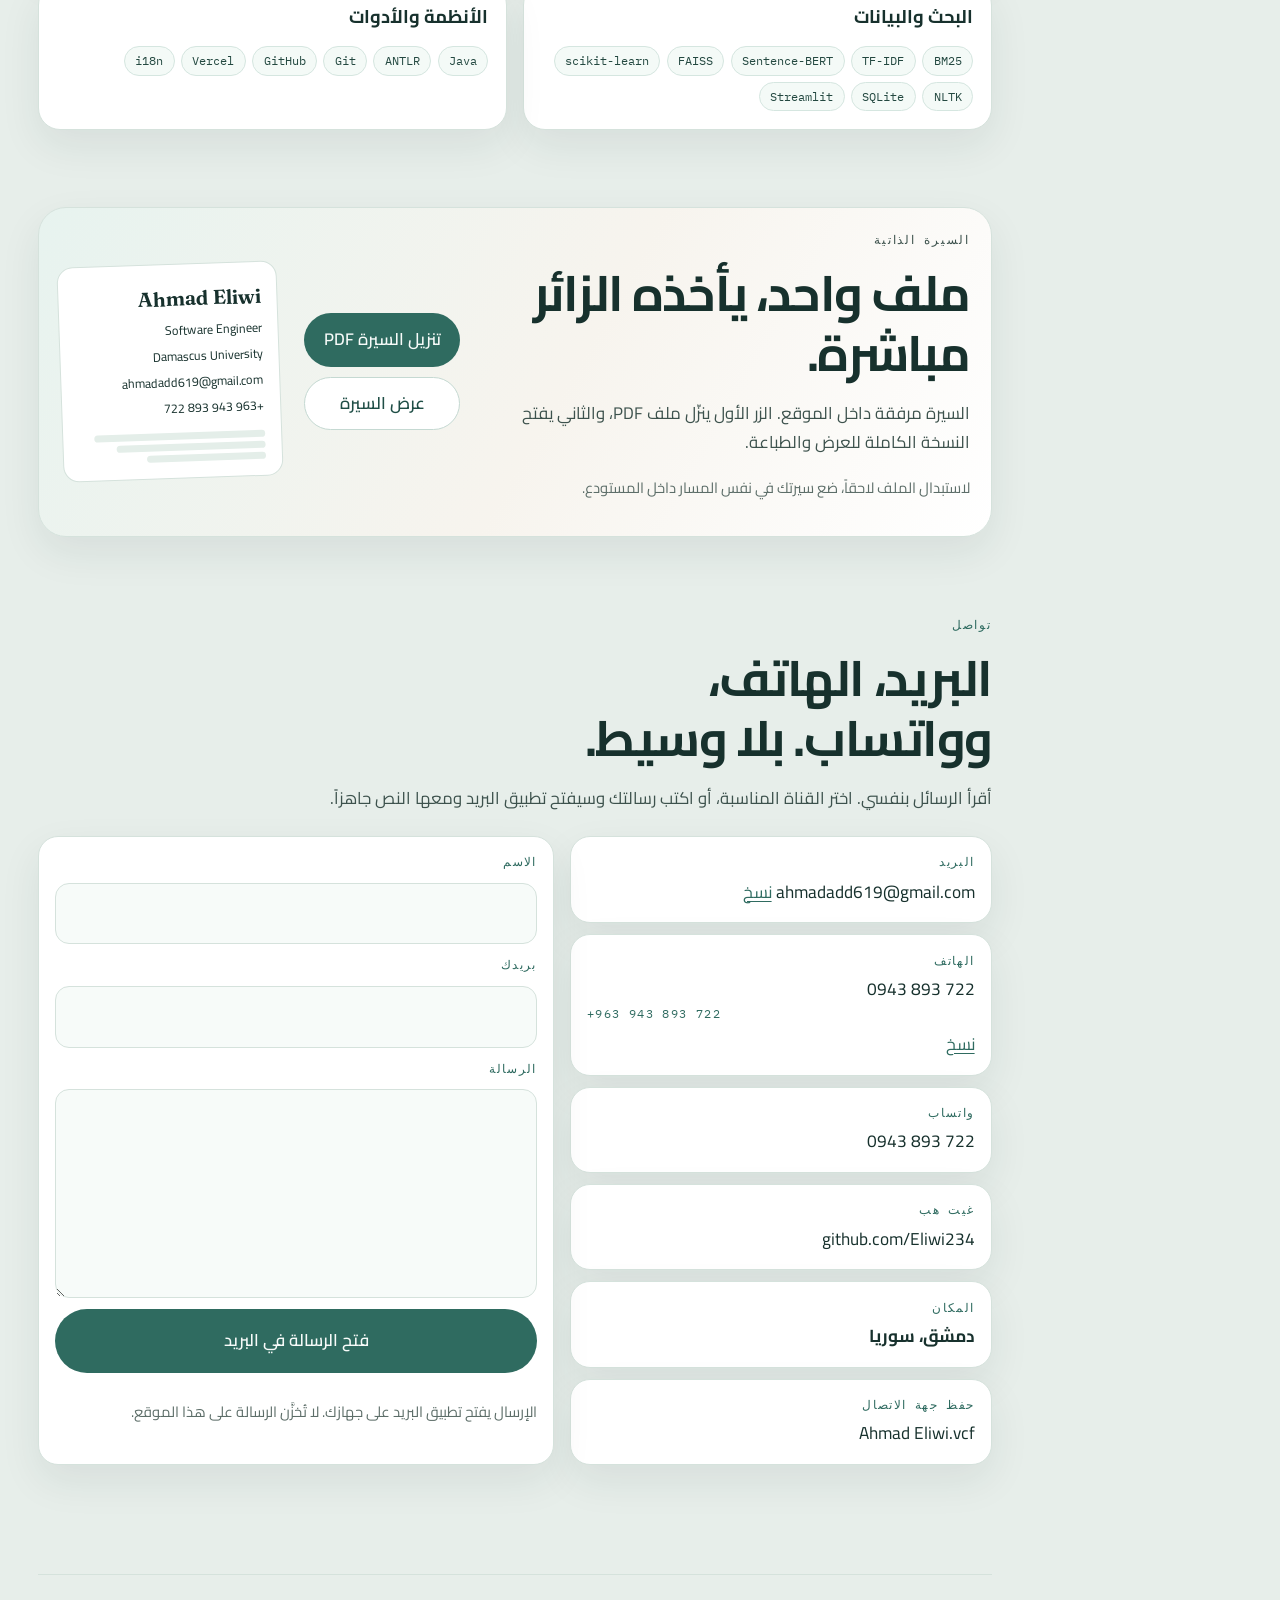
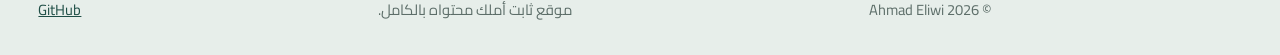
==== commit cc25ab8c: "Give every project a screen of its own and let the image open larger." ====
--- a/index.html
+++ b/index.html
@@ -252,6 +252,10 @@
     <a href="https://github.com/Eliwi234" target="_blank" rel="noreferrer">GitHub</a>
   </footer>
 
+  <div id="lightbox" class="lightbox" hidden>
+    <button type="button" class="lightbox-close" id="lightbox-close" data-i18n="project.close">إغلاق</button>
+    <img id="lightbox-img" alt="">
+  </div>
   <div id="toast" role="status"></div>
   <noscript><p class="noscript">فعّل JavaScript لعرض المشاريع وتبديل اللغة.</p></noscript>
 
--- a/css/styles.css
+++ b/css/styles.css
@@ -471,6 +471,7 @@
   .work-list:hover .project:hover,
   .work-list .project.is-open { opacity: 1; }
   .project-toggle:hover h3 { color: var(--brass-deep); }
+  .shot:hover img { transform: scale(1.045); }
   .company-tab:hover { border-color: #8fbfb3; }
   .skill-group li { transition: transform 0.15s ease, background 0.15s ease; }
   .skill-group li:hover { transform: translateY(-2px); background: #e7f3ef; }
@@ -487,10 +488,73 @@
   overflow: hidden;
   transition: opacity 0.2s ease, transform 0.2s ease, box-shadow 0.2s ease;
 }
+.project-thumb {
+  width: 112px;
+  height: 72px;
+  object-fit: cover;
+  border-radius: 12px;
+  background: #e7f3ef;
+}
+.shot {
+  position: relative;
+  display: block;
+  width: 100%;
+  padding: 0;
+  border: 0;
+  border-radius: 16px;
+  overflow: hidden;
+  cursor: zoom-in;
+  background: #17312d;
+}
+.shot img {
+  width: 100%;
+  aspect-ratio: 16 / 10;
+  object-fit: cover;
+  display: block;
+  transition: transform 0.35s ease;
+}
+.shot span {
+  position: absolute;
+  inset-inline-end: 0.7rem;
+  bottom: 0.7rem;
+  background: rgba(23, 49, 45, 0.88);
+  color: #f7fbf9;
+  border-radius: 999px;
+  padding: 0.25rem 0.7rem;
+  font-size: 0.78rem;
+}
+.lightbox {
+  position: fixed;
+  inset: 0;
+  z-index: 40;
+  display: grid;
+  place-items: center;
+  padding: 1.2rem;
+  background: rgba(23, 49, 45, 0.86);
+}
+.lightbox[hidden] { display: none !important; }
+.lightbox img {
+  max-width: min(1100px, 100%);
+  max-height: 84vh;
+  border-radius: 16px;
+  box-shadow: 0 24px 70px rgba(0, 0, 0, 0.35);
+}
+.lightbox-close {
+  position: absolute;
+  top: 1rem;
+  inset-inline-end: 1rem;
+  min-height: 42px;
+  padding: 0.4rem 0.9rem;
+  border: 0;
+  border-radius: 999px;
+  background: #fff;
+  color: #17312d;
+  cursor: pointer;
+}
 .project-toggle {
   width: 100%;
   display: grid;
-  grid-template-columns: auto minmax(0, 1fr) auto;
+  grid-template-columns: auto 112px minmax(0, 1fr) auto;
   gap: 0.9rem;
   align-items: center;
   padding: 1rem 1.1rem;
@@ -916,6 +980,8 @@
   .nav-links a { padding-block: 0.35rem; }
 }
 @media (max-width: 760px) {
+  .project-toggle { grid-template-columns: auto 74px minmax(0, 1fr) auto; }
+  .project-thumb { width: 74px; height: 52px; }
   .hero-name { font-size: clamp(3.2rem, 16vw, 4.6rem); }
   .cv-actions { grid-template-columns: 1fr; }
   .hero-actions .btn { flex: 1 1 140px; }
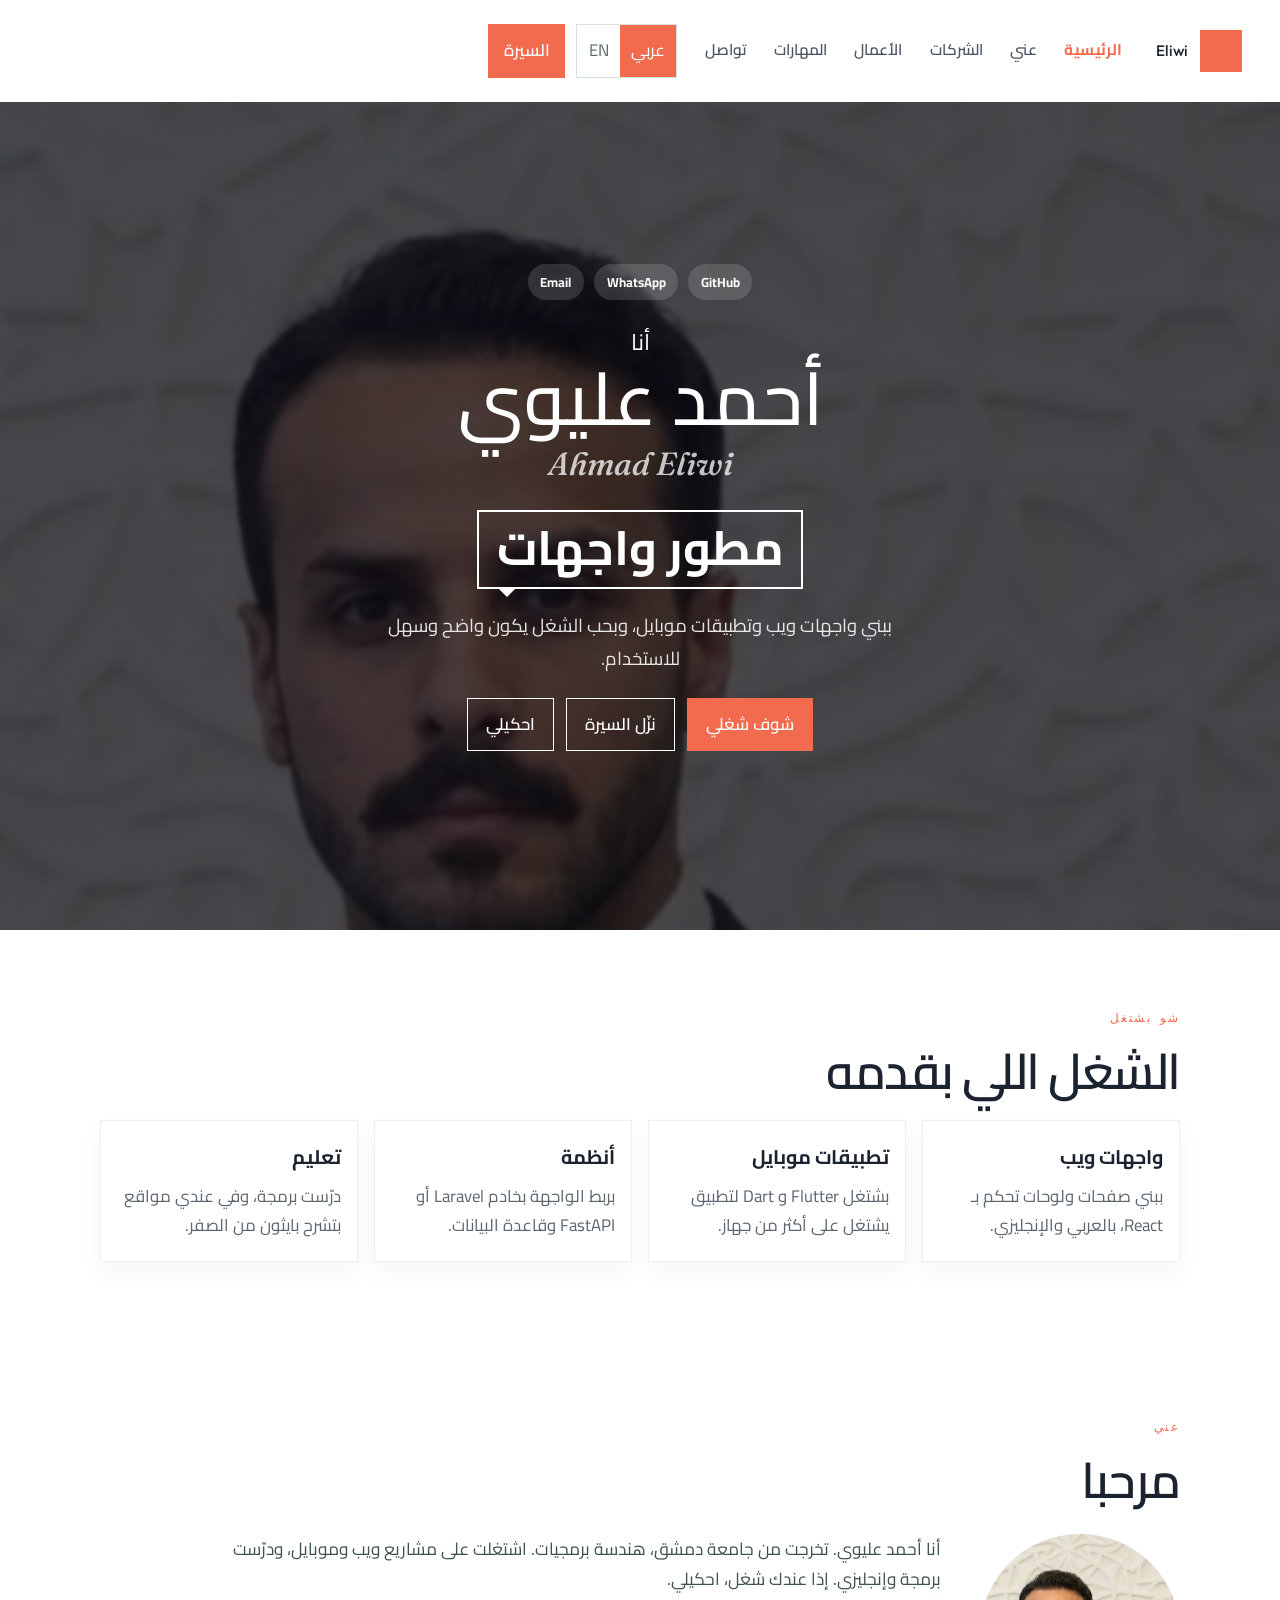
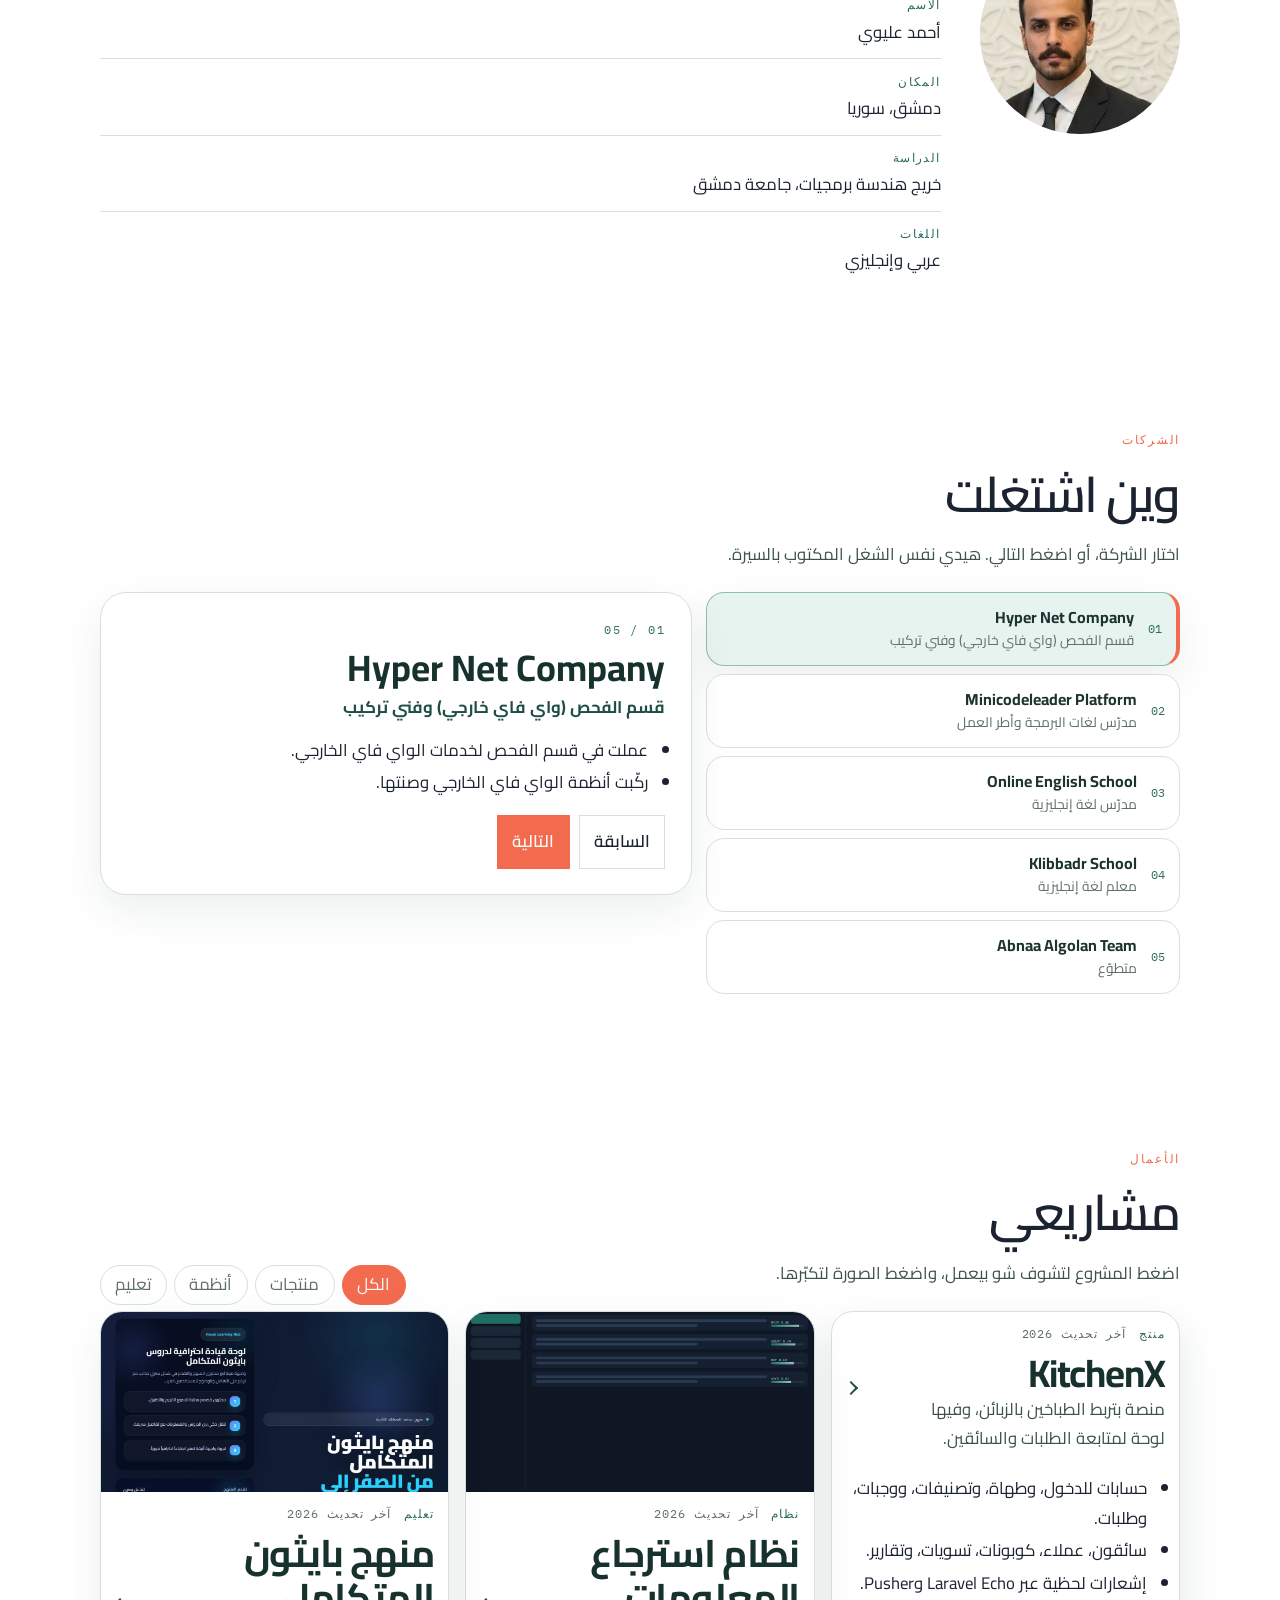
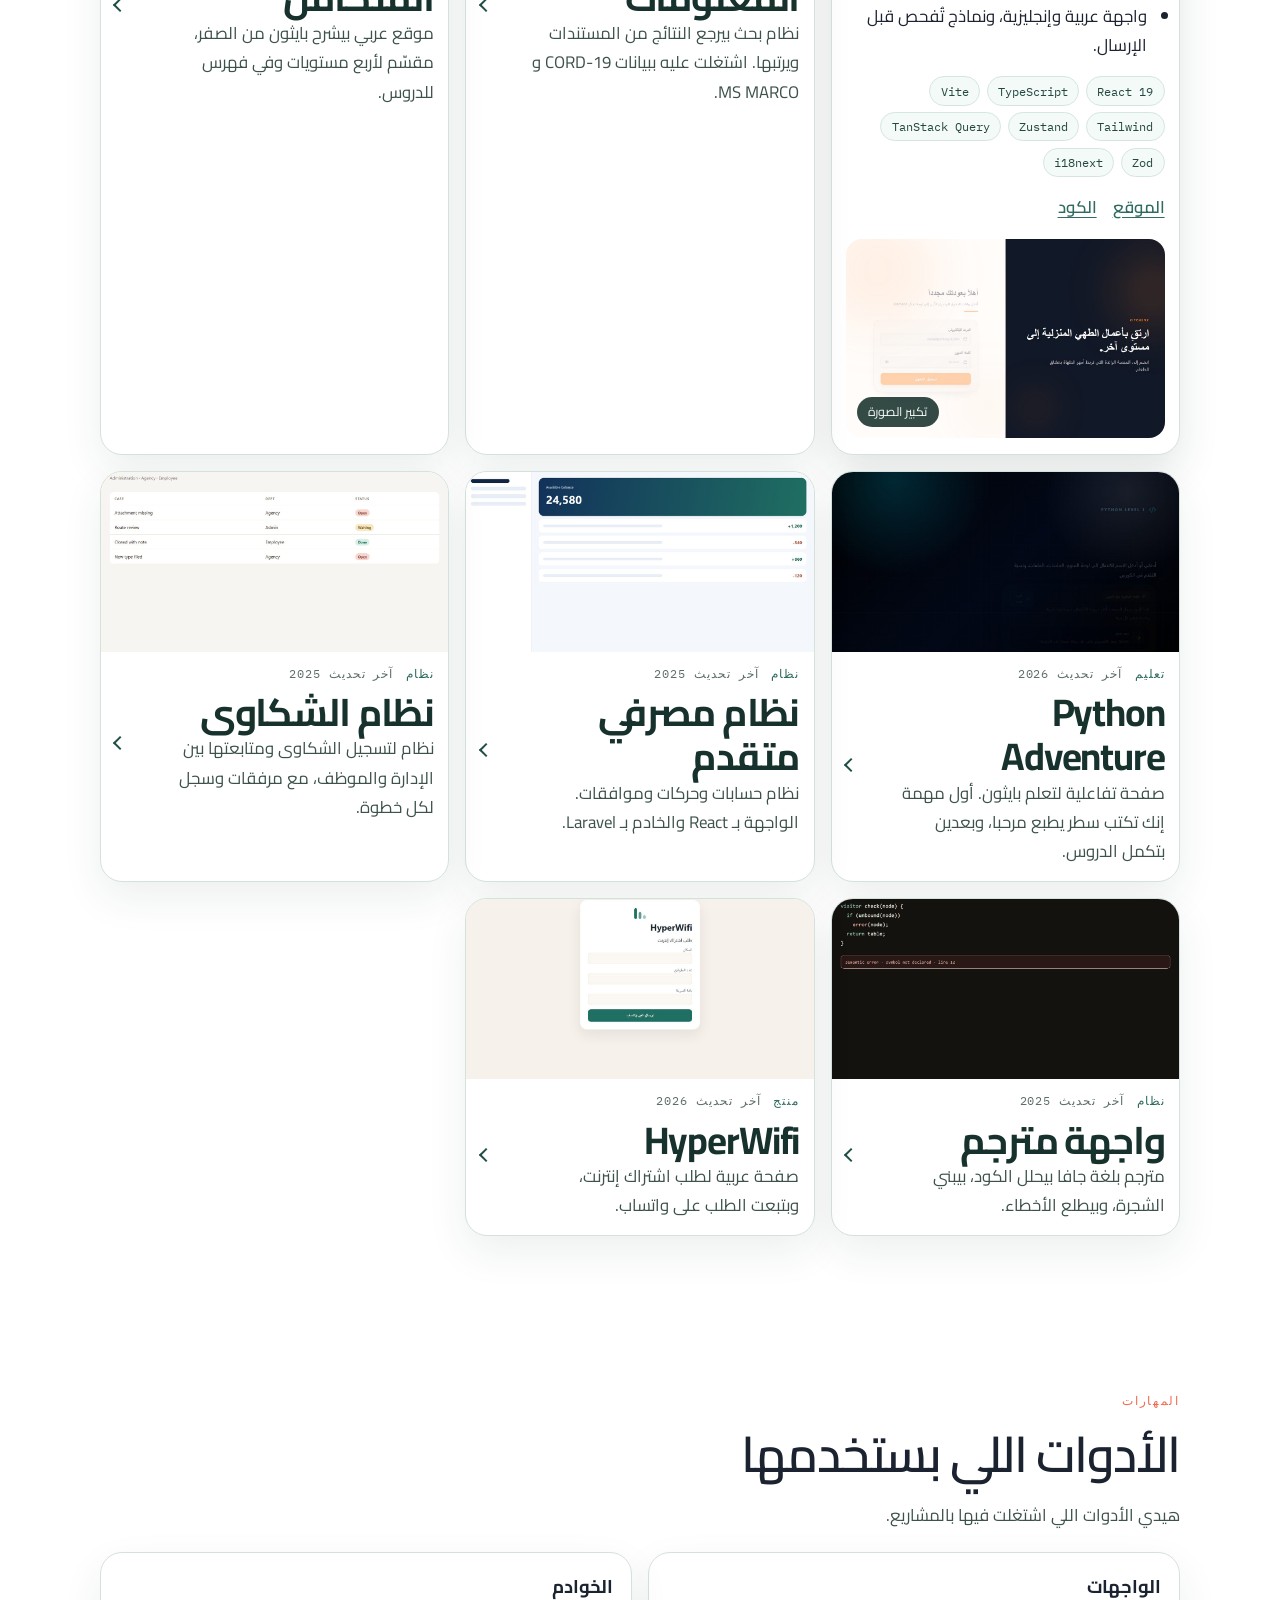
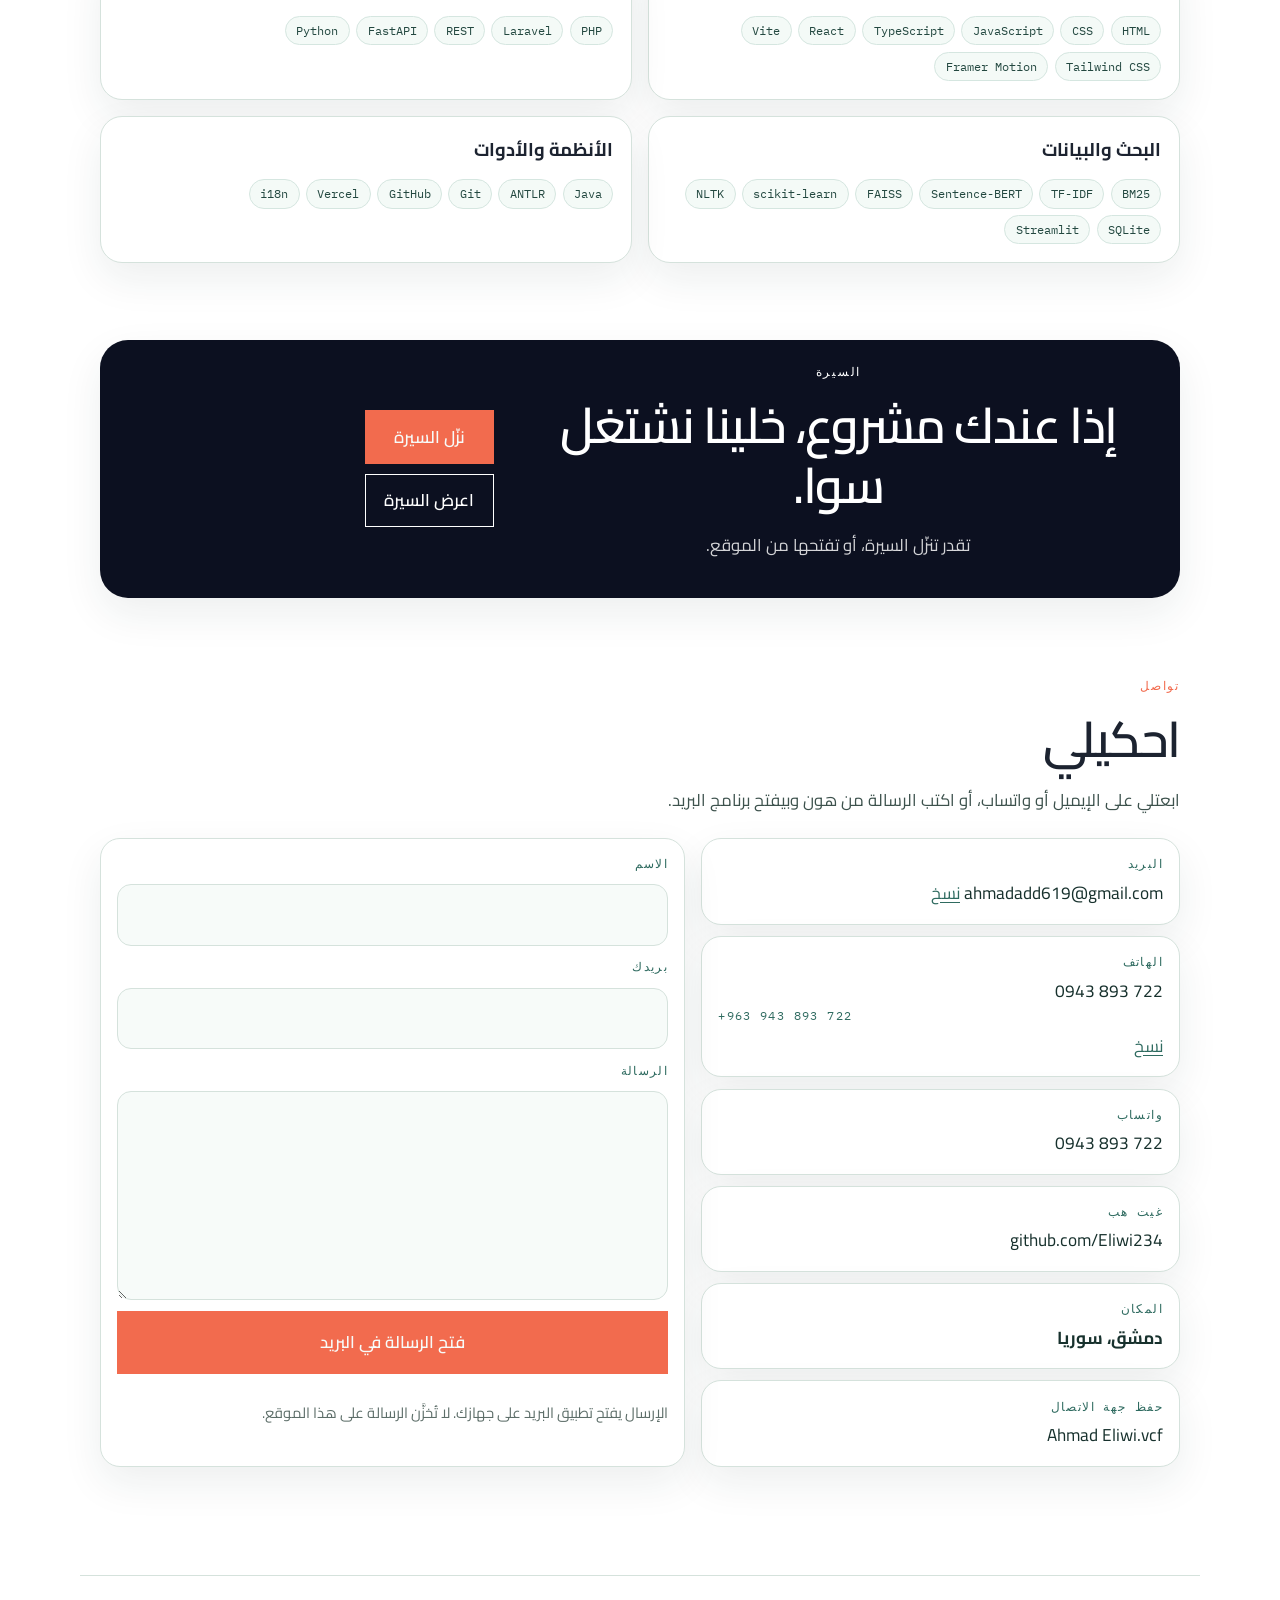
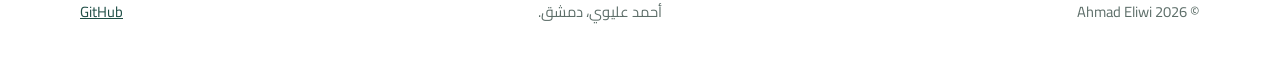
==== commit 597993b1: "Restyle the site like the Selfer layout and mark the CV as a graduate." ====
--- a/index.html
+++ b/index.html
@@ -13,6 +13,7 @@
   <link rel="icon" href="assets/favicon.svg" type="image/svg+xml">
   <link rel="stylesheet" href="css/fonts.css">
   <link rel="stylesheet" href="css/styles.css">
+  <link rel="stylesheet" href="css/theme.css">
   <title>أحمد عليوي — مهندس برمجيات</title>
   <script>
     (function () {
@@ -57,7 +58,8 @@
     </button>
     <div class="nav-panel" id="nav-panel">
       <nav class="nav-links" aria-label="primary">
-        <a href="#about" data-i18n="nav.about">نبذة</a>
+        <a href="#top" data-i18n="nav.home">الرئيسية</a>
+        <a href="#about" data-i18n="nav.about">عني</a>
         <a href="#companies" data-i18n="nav.companies">الشركات</a>
         <a href="#work" data-i18n="nav.work">الأعمال</a>
         <a href="#skills" data-i18n="nav.skills">المهارات</a>
@@ -76,59 +78,60 @@
   </header>
 
   <main id="content">
-    <section class="hero reveal" id="top">
-      <div class="hero-grid">
+    <section class="hero" id="top">
+      <div class="hero-bg" style="background-image:url(assets/cv/photo.jpg)"></div>
+      <div class="hero-shade"></div>
+      <div class="hero-center">
+        <div class="hero-social">
+          <a href="https://github.com/Eliwi234" target="_blank" rel="noreferrer">GitHub</a>
+          <a href="https://wa.me/963943893722" target="_blank" rel="noreferrer">WhatsApp</a>
+          <a href="mailto:ahmadadd619@gmail.com">Email</a>
+        </div>
+        <p class="hero-iam" data-i18n="hero.iam">أنا</p>
+        <h1 class="hero-name" id="hero-name"><span>أحمد عليوي</span></h1>
+        <p class="hero-alt" id="hero-alt">Ahmad Eliwi</p>
+        <p class="role-box" id="role-rotate">مهندس برمجيات</p>
+        <p class="hero-lead" data-i18n="hero.lead"></p>
+        <div class="hero-actions">
+          <a class="btn" href="#work" data-i18n="hero.primary">شوف شغلي</a>
+          <a class="btn ghost" href="assets/cv/Ahmad-Eliwi-CV.pdf" download data-i18n="cv.download">نزّل السيرة</a>
+          <a class="btn ghost" href="#contact" data-i18n="hero.secondary">احكيلي</a>
+        </div>
+      </div>
+    </section>
+
+    <section class="section reveal" id="services">
+      <div class="section-head">
+        <p class="kicker" data-i18n="services.kicker">شو بشتغل</p>
+        <h2 data-i18n="services.title">الشغل اللي بقدمه</h2>
+      </div>
+      <div class="service-grid">
+        <article><h3 data-i18n="services.s1t"></h3><p data-i18n="services.s1d"></p></article>
+        <article><h3 data-i18n="services.s2t"></h3><p data-i18n="services.s2d"></p></article>
+        <article><h3 data-i18n="services.s3t"></h3><p data-i18n="services.s3d"></p></article>
+        <article><h3 data-i18n="services.s4t"></h3><p data-i18n="services.s4d"></p></article>
+      </div>
+    </section>
+
+    <section class="section reveal" id="about">
+      <div class="section-head">
+        <p class="kicker" data-i18n="about.kicker">عني</p>
+        <h2 data-i18n="about.title"></h2>
+      </div>
+      <div class="about-grid">
+        <div class="portrait-frame">
+          <img id="portrait" src="assets/cv/photo.jpg" alt="">
+          <span class="monogram" aria-hidden="true">أع</span>
+        </div>
         <div>
-          <p class="eyebrow" data-i18n="hero.eyebrow">مهندس برمجيات · جامعة دمشق</p>
-          <h1 class="hero-name" id="hero-name">
-            <span>أحمد</span>
-            <span>عليوي</span>
-          </h1>
-          <p class="hero-alt" id="hero-alt">Ahmad Eliwi</p>
-          <p class="hero-lead" data-i18n="hero.lead"></p>
-          <div class="hero-actions">
-            <a class="btn" href="#work" data-i18n="hero.primary">شاهد الأعمال</a>
-            <a class="btn ghost" href="#companies" data-i18n="hero.companies">الشركات</a>
-            <a class="btn ghost" href="#contact" data-i18n="hero.secondary">تواصل معي</a>
-          </div>
-        </div>
-        <aside class="hero-card">
-          <div class="portrait-frame">
-            <img id="portrait" src="assets/cv/photo.jpg" alt="">
-            <span class="monogram" aria-hidden="true">أع</span>
-          </div>
-          <p class="kicker" data-i18n="hero.cardKicker">الآن</p>
-          <h2 data-i18n="hero.cardTitle"></h2>
-          <p data-i18n="hero.cardBody"></p>
-          <ul class="facts">
-            <li data-i18n="hero.fact1"></li>
-            <li data-i18n="hero.fact2"></li>
-            <li data-i18n="hero.fact3"></li>
-          </ul>
-        </aside>
-      </div>
-    </section>
-
-    <div class="marquee" aria-hidden="true">
-      <div class="track">
-        <span>React</span><span>TypeScript</span><span>Laravel</span><span>Python</span><span>FastAPI</span><span>Tailwind</span><span>ANTLR</span><span>Streamlit</span>
-        <span>React</span><span>TypeScript</span><span>Laravel</span><span>Python</span><span>FastAPI</span><span>Tailwind</span><span>ANTLR</span><span>Streamlit</span>
-      </div>
-    </div>
-
-    <section class="section reveal" id="about">
-      <div class="section-head">
-        <p class="kicker" data-i18n="about.kicker">نبذة</p>
-        <h2 data-i18n="about.title"></h2>
-      </div>
-      <div class="about-grid">
-        <p class="about-body" data-i18n="about.body"></p>
-        <dl class="about-list">
+          <p class="about-body" data-i18n="about.body"></p>
+          <dl class="about-list">
           <div><dt data-i18n="about.p1t"></dt><dd data-i18n="about.p1d"></dd></div>
           <div><dt data-i18n="about.p2t"></dt><dd data-i18n="about.p2d"></dd></div>
           <div><dt data-i18n="about.p3t"></dt><dd data-i18n="about.p3d"></dd></div>
           <div><dt data-i18n="about.p4t"></dt><dd data-i18n="about.p4d"></dd></div>
-        </dl>
+          </dl>
+        </div>
       </div>
     </section>
 
@@ -172,7 +175,6 @@
         <p class="kicker" data-i18n="cv.kicker">السيرة الذاتية</p>
         <h2 data-i18n="cv.title"></h2>
         <p data-i18n="cv.lead"></p>
-        <p class="quiet" data-i18n="cv.note"></p>
       </div>
       <div class="cv-actions">
         <a class="btn" href="assets/cv/Ahmad-Eliwi-CV.pdf" download data-i18n="cv.download">تنزيل السيرة PDF</a>
--- a/css/theme.css
+++ b/css/theme.css
@@ -0,0 +1,217 @@
+/* Layout close to the Selfer portfolio pattern: white bar, dark photo hero, coral accent. */
+
+:root {
+  --accent: #f26b4e;
+  --hero: #0c1020;
+}
+
+body {
+  background: #fff;
+  color: #1c2330;
+  font-family: var(--ar);
+}
+
+.nav {
+  position: sticky;
+  top: 0;
+  height: auto;
+  min-height: 72px;
+  background: #fff;
+  border-bottom: 1px solid #eee;
+  color: #1c2330;
+}
+.brand { color: #1c2330; letter-spacing: 0; text-transform: none; font-family: var(--sans); }
+.brand-mark {
+  width: 42px;
+  height: 42px;
+  border: 0;
+  border-radius: 0;
+  background: var(--accent);
+}
+.brand-mark::after { display: none; }
+.nav-links a { color: #4a5562; font-weight: 600; }
+.nav-links a.is-current { color: var(--accent); background: transparent; }
+.btn { background: var(--accent); border-radius: 0; }
+.btn.ghost { background: #fff; color: #1c2330; border-color: #ddd; }
+.hero .btn.ghost,
+.cv-band .btn.ghost { background: transparent; color: #fff; border-color: #fff; }
+.lang { border-radius: 0; }
+.lang button[aria-pressed="true"] { background: var(--accent); color: #fff; }
+
+.hero {
+  position: relative;
+  width: 100%;
+  max-width: none;
+  min-height: calc(100vh - 72px);
+  margin: 0;
+  padding: 0;
+  display: grid;
+  place-items: center;
+  color: #fff;
+  overflow: hidden;
+}
+.hero-bg {
+  position: absolute;
+  inset: 0;
+  background-size: cover;
+  background-position: center 20%;
+  transform: scale(1.04);
+  filter: blur(2px);
+}
+.hero-shade {
+  position: absolute;
+  inset: 0;
+  background: rgba(8, 10, 22, 0.72);
+}
+.hero-center {
+  position: relative;
+  z-index: 1;
+  text-align: center;
+  padding: 3rem 1.2rem 4rem;
+}
+.hero-social { display: flex; justify-content: center; gap: 0.6rem; margin-bottom: 1.4rem; }
+.hero-social a {
+  display: inline-flex;
+  align-items: center;
+  min-height: 36px;
+  padding: 0.2rem 0.8rem;
+  border-radius: 999px;
+  background: rgba(255, 255, 255, 0.14);
+  color: #fff;
+  text-decoration: none;
+  font-size: 0.82rem;
+  font-weight: 700;
+}
+.hero-iam { margin: 0; font-size: 1.4rem; }
+.hero-name {
+  margin: 0.2rem 0 0;
+  color: #fff;
+  font-size: clamp(3rem, 7vw, 4.6rem);
+  font-weight: 500;
+  letter-spacing: 0;
+}
+.hero-name span { display: inline; }
+.hero-alt { color: rgba(255, 255, 255, 0.75); margin-top: 0.3rem; }
+.role-box {
+  display: inline-block;
+  margin: 1.1rem 0 0;
+  padding: 0.45rem 1.1rem 0.7rem;
+  border: 2px solid #fff;
+  font-size: clamp(1.8rem, 4vw, 3rem);
+  font-weight: 700;
+  line-height: 1.2;
+  position: relative;
+}
+.role-box::after {
+  content: "";
+  position: absolute;
+  left: 18px;
+  bottom: -10px;
+  border: 10px solid transparent;
+  border-top-color: #fff;
+  border-bottom: 0;
+}
+.hero-lead { color: rgba(255, 255, 255, 0.88); max-width: 36rem; margin: 1.3rem auto 0; }
+.hero-actions { justify-content: center; }
+.hero .btn.ghost { color: #fff; }
+
+.section, .cv-band { width: min(1080px, calc(100% - 2rem)); }
+.section-head h2, .cv-band h2 { color: #1c2330; font-weight: 600; }
+.kicker { color: var(--accent); }
+
+.service-grid {
+  display: grid;
+  grid-template-columns: repeat(4, 1fr);
+  gap: 1rem;
+  margin-top: 1.2rem;
+}
+.service-grid article {
+  background: #fff;
+  border: 1px solid #eee;
+  padding: 1.2rem 1rem 1.3rem;
+  box-shadow: 0 10px 24px rgba(20, 24, 40, 0.04);
+}
+.service-grid h3 { margin: 0 0 0.45rem; color: #1c2330; }
+.service-grid p { margin: 0; color: #5c6670; }
+
+.about-grid { grid-template-columns: 220px 1fr; align-items: start; }
+.portrait-frame { border-radius: 50%; width: 200px; height: 200px; aspect-ratio: auto; }
+.about-list { background: transparent; box-shadow: none; border: 0; padding: 0; }
+.about-body { font-size: 1.08rem; }
+
+.cv-band {
+  background: var(--hero);
+  color: #fff;
+  border: 0;
+  text-align: center;
+  justify-items: center;
+}
+.cv-band h2, .cv-band .kicker { color: #fff; }
+.cv-band p { color: rgba(255, 255, 255, 0.82); }
+.cv-band .btn.ghost { color: #fff; border-color: #fff; }
+.paper { display: none; }
+
+.work-list {
+  display: grid;
+  grid-template-columns: repeat(3, 1fr);
+  gap: 1rem;
+}
+.project { margin-top: 0; }
+.project-toggle {
+  display: grid;
+  grid-template-columns: 1fr auto;
+  grid-template-areas: "img img" "copy arrow";
+  gap: 0.7rem;
+  padding: 0 0 0.9rem;
+}
+.project-thumb {
+  grid-area: img;
+  width: 100%;
+  height: 180px;
+  border-radius: 0;
+}
+.project-title-wrap { grid-area: copy; padding-inline: 0.9rem; }
+.project-arrow { grid-area: arrow; margin: 0.9rem; }
+.project-num { display: none; }
+.project.is-open .project-thumb { display: none; }
+.project-detail { grid-template-columns: 1fr; padding: 0 0.9rem 1rem; }
+.project:nth-child(even) .stage { order: 0; }
+
+.filters button[aria-pressed="true"] { background: var(--accent); border-color: var(--accent); }
+.company-tab[aria-selected="true"] { border-inline-start-color: var(--accent); }
+.skill-group h3 { color: #1c2330; }
+
+@media (min-width: 1100px) {
+  body { display: block; }
+  body > .nav {
+    position: sticky;
+    top: 0;
+    height: auto;
+    min-height: 72px;
+    flex-direction: row;
+    align-items: center;
+    grid-column: auto;
+    grid-row: auto;
+    border-inline-end: 0;
+    padding-inline: var(--pad);
+  }
+  body > main, body > .footer { grid-column: auto; }
+  .nav-panel {
+    flex-direction: row;
+    align-items: center;
+    margin-inline-start: auto;
+    gap: 1rem;
+  }
+  .nav-links { flex-direction: row; }
+  .nav-tools { flex-direction: row; margin-top: 0; }
+  .nav-toggle { display: none; }
+}
+
+@media (max-width: 980px) {
+  .service-grid, .work-list, .about-grid { grid-template-columns: 1fr 1fr; }
+  .portrait-frame { width: 160px; height: 160px; }
+}
+@media (max-width: 700px) {
+  .service-grid, .work-list, .about-grid { grid-template-columns: 1fr; }
+  .hero-social a { width: auto; padding-inline: 0.7rem; }
+}
